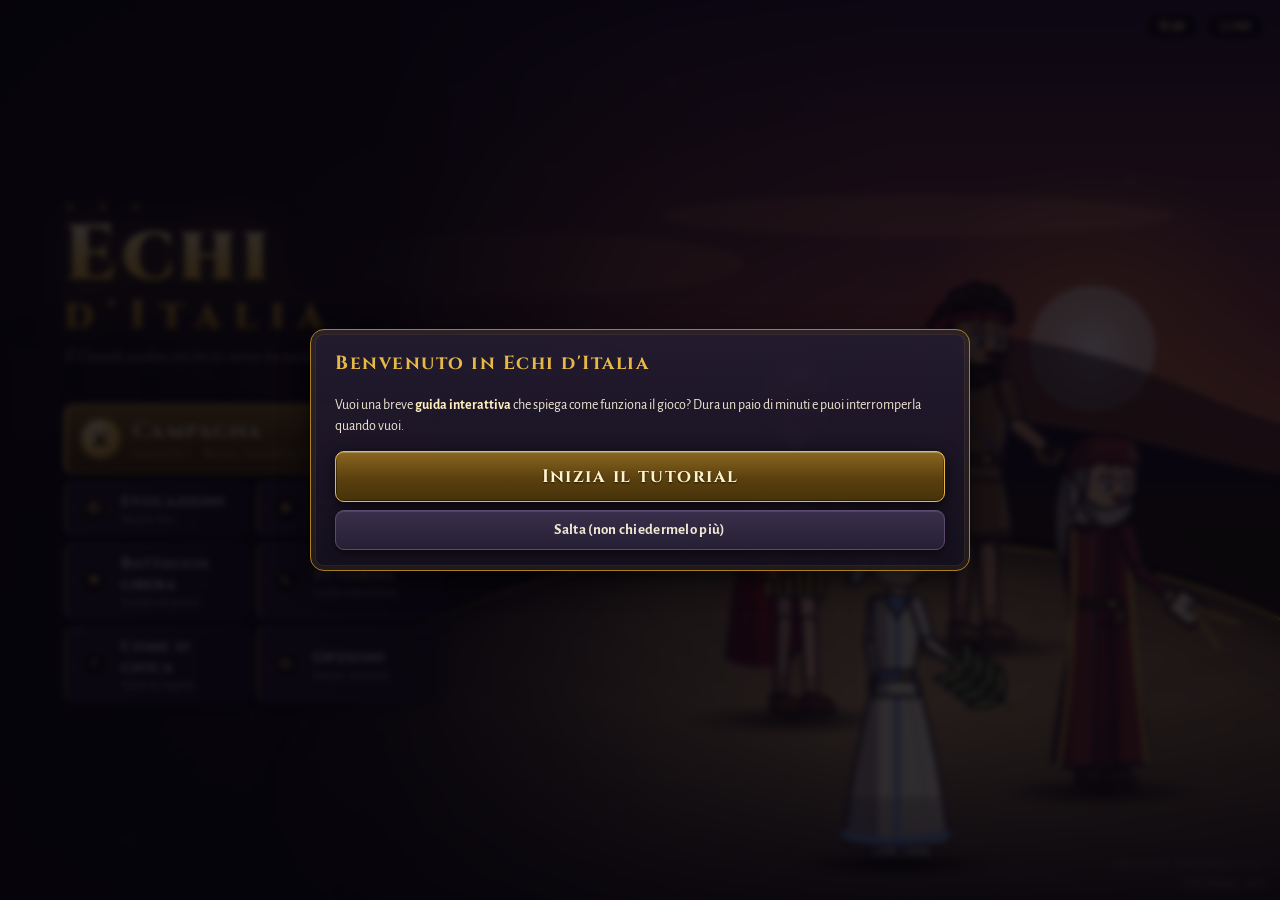
==== index.html @ 51dfb0c5 "Nuovo stile generale: menu con squadra viva, capitoli illustrati, mappa con sfondo e sentieri curvi," ====
<!DOCTYPE html>
<html lang="it">
<head>
<meta charset="utf-8">
<meta name="viewport" content="width=device-width, initial-scale=1, viewport-fit=cover, user-scalable=no">
<meta name="theme-color" content="#0e0c12">
<meta name="mobile-web-app-capable" content="yes">
<meta name="apple-mobile-web-app-capable" content="yes">
<meta name="apple-mobile-web-app-status-bar-style" content="black-translucent">
<meta name="apple-mobile-web-app-title" content="Echi d'Italia">
<link rel="manifest" href="manifest.webmanifest">
<link rel="icon" href="icon.svg" type="image/svg+xml">
<link rel="apple-touch-icon" href="icon.svg">
<title>Echi d'Italia</title>
<link rel="preconnect" href="https://fonts.googleapis.com">
<link rel="preconnect" href="https://fonts.gstatic.com" crossorigin>
<link rel="stylesheet" href="https://fonts.googleapis.com/css2?family=Alegreya+Sans:wght@400;500;700;800;900&family=Cinzel:wght@500;700;900&family=EB+Garamond:ital,wght@0,400;0,600;1,400&display=swap">
<link rel="stylesheet" href="style.css">
<link rel="stylesheet" href="figure.css">
<link rel="stylesheet" href="battaglia.css">
<link rel="stylesheet" href="gacha.css">
</head>
<body>
<div id="app">
  <svg width="0" height="0" style="position:absolute" aria-hidden="true"><defs>
    <linearGradient id="gOmbra" x1="0" y1="0" x2="1" y2="0"><stop offset="0" stop-color="#000" stop-opacity="0"/><stop offset=".5" stop-color="#000" stop-opacity="0"/><stop offset="1" stop-color="#000" stop-opacity=".42"/></linearGradient>
    <linearGradient id="gVert" x1="0" y1="0" x2="0" y2="1"><stop offset="0" stop-color="#fff" stop-opacity=".2"/><stop offset=".35" stop-color="#fff" stop-opacity="0"/><stop offset="1" stop-color="#000" stop-opacity=".34"/></linearGradient>
    <radialGradient id="gTesta" cx=".36" cy=".28" r=".85"><stop offset="0" stop-color="#fff" stop-opacity=".3"/><stop offset=".5" stop-color="#fff" stop-opacity="0"/><stop offset="1" stop-color="#000" stop-opacity=".36"/></radialGradient>
  </defs></svg>
  <canvas id="fx"></canvas>

  <!-- MENU: titolo e voci a sinistra, la squadra viva a destra (tocca un personaggio) -->
  <section id="scr-menu" class="screen active">
    <div id="menu-scena"></div>
    <div class="menu-sx">
      <div class="titolo"><div class="t-orn">✦ ✦ ✦</div><h1>Echi<span>d'Italia</span></h1><p class="sub">Il Custode ascolta ciò che la storia ha taciuto</p></div>
      <nav class="menu-btns">
        <button class="btn mb grande" data-azione="campagna"><span class="ic">⚔</span><span><b>Campagna</b><small id="mb-cap">Capitolo I · Roma repubblicana</small></span></button>
        <div class="riga">
          <button class="btn mb" data-azione="gacha"><span class="ic">❂</span><span><b>Evocazioni</b><small>Nuove Voci</small></span></button>
          <button class="btn mb" data-azione="archivio"><span class="ic">❖</span><span><b>Archivio</b><small>Voci e Codex</small></span></button>
        </div>
        <div class="riga">
          <button class="btn mb" data-azione="nuova-prova"><span class="ic">⚑</span><span><b>Battaglia libera</b><small>Scontri di prova</small></span></button>
          <button class="btn mb" data-azione="tutorial"><span class="ic">✎</span><span><b>Tutorial</b><small>Guida interattiva</small></span></button>
        </div>
        <div class="riga">
          <button class="btn mb" data-azione="manuale"><span class="ic">?</span><span><b>Come si gioca</b><small>Tutte le regole</small></span></button>
          <button class="btn mb" data-azione="opzioni"><span class="ic">⚙</span><span><b>Opzioni</b><small>Suono, velocità…</small></span></button>
        </div>
      </nav>
    </div>
    <div class="menu-valute valute" id="menu-valute"></div>
    <div class="ms-tocca">tocca un personaggio</div>
    <p class="nota-fase" id="nota-versione">Echi d'Italia · v2.0</p>
  </section>

  <!-- SELEZIONE SQUADRA -->
  <section id="scr-squadra" class="screen">
    <header class="barra"><button class="btn piccolo" data-azione="menu">← Menu</button><h2>Scegli 4 Voci</h2><span id="sq-conta">0/4</span></header>
    <div class="sq-filtri" id="sq-filtri"></div>
    <div class="squadra-layout">
      <div id="sq-griglia" class="sq-griglia"></div>
      <aside id="sq-dettaglio" class="sq-dettaglio"></aside>
    </div>
    <div class="sq-team" id="sq-team"></div>
    <footer class="barra">
      <button id="sq-consigliata" class="btn piccolo">Consigliata</button><button id="sq-casuale" class="btn piccolo">Casuale</button>
      <label>Incontro <select id="sq-incontro"></select></label>
      <button id="sq-affinita" class="btn piccolo">Tabella affinità</button>
      <button id="sq-via" class="btn grande" disabled>Combatti</button>
    </footer>
  </section>

  <!-- BATTAGLIA: arena a tutto schermo, barra superiore, dock in basso (Voci + skill + comandi) -->
  <section id="scr-battaglia" class="screen">
    <div id="stage">
      <div id="cam">
        <div id="stage-bg"></div>
        <div id="stage-floor"><div class="arena-disco"></div></div>
        <svg id="frecce" aria-hidden="true"></svg>
      </div>
      <div id="luce"></div><div id="vignetta"></div>
      <div id="col-nemici" aria-hidden="true"></div>
      <div id="clash"></div>
    </div>
    <header id="b-top">
      <button id="btn-menu" class="btn icona" title="Pausa (Esc)">❚❚</button>
      <div id="turno-info"><span id="turno-n">Turno 1</span></div>
      <div id="ardore"></div>
      <div class="b-top-dx">
        <div class="vel">
          <button class="btn piccolo" data-vel="1">×1</button><button class="btn piccolo" data-vel="2">×2</button><button class="btn piccolo" data-vel="4">×4</button><button class="btn piccolo" data-vel="0" title="Salta le animazioni di questo turno">⏭</button>
        </div>
        <button id="btn-log" class="btn piccolo icona" title="Registro del combattimento">☰</button>
        <button id="btn-audio" class="btn piccolo icona" title="Suono">♪</button>
      </div>
    </header>
    <div id="b-dock">
      <div id="col-alleati"></div>
      <div id="skills"></div>
      <div id="comandi">
        <button id="btn-affondo" class="btn" style="display:none" title="Azione di squadra gratuita su un nemico in Cedimento (tasto A)">Affondo</button>
        <button id="btn-esegui" class="btn grande" disabled><span>Esegui</span><small>turno</small></button>
      </div>
    </div>
    <div id="log" class="log-cassetto"></div>
    <div id="risultato" class="overlay"></div>
  </section>

  <!-- CAMPAGNA: capitoli -->
  <section id="scr-campagna" class="screen">
    <header class="barra"><button class="btn piccolo" data-azione="menu">← Menu</button><h2>Campagna</h2><span id="c-valute" class="valute"></span></header>
    <div id="c-griglia" class="c-griglia"></div>
  </section>

  <!-- MAPPA A NODI (dungeon) -->
  <section id="scr-mappa" class="screen">
    <div id="m-sfondo"></div>
    <header class="barra"><button class="btn piccolo" id="m-esci">← Capitoli</button><h2 id="m-titolo"></h2><span id="m-valute" class="valute"></span></header>
    <div id="m-mappa" class="m-mappa"></div>
    <div class="m-fondo"><div id="m-squadra" class="m-squadra"></div><div id="m-oggetti" class="m-oggetti"></div></div>
  </section>

  <!-- STORIA: dialoghi visual novel -->
  <section id="scr-storia" class="screen">
    <div id="vn-sfondo"></div>
    <div id="vn-titolo"></div>
    <div id="vn-sx" class="vn-lato"></div><div id="vn-dx" class="vn-lato"></div>
    <div id="vn-barra"><button id="vn-log" class="btn piccolo">Registro</button><button id="vn-auto" class="btn piccolo">Auto</button><button id="vn-skip" class="btn piccolo">Salta ▶▶</button></div>
    <div id="vn-box" class="nascosta"><div id="vn-nome"></div><div id="vn-testo"></div><div id="vn-avanti">▼</div></div>
    <div id="vn-scelte" class="vn-scelte"></div>
  </section>

  <!-- EVOCAZIONI (gacha): banner con illustrazione, garanzia, evocazioni ×1/×10 con animazione -->
  <section id="scr-gacha" class="screen">
    <div id="g-sfondo"></div>
    <header class="barra trasparente"><button class="btn piccolo" data-azione="menu">← Menu</button><h2>Evocazioni</h2><span id="g-valute" class="valute"></span></header>
    <div class="g-layout">
      <nav id="g-banner" class="g-banner"></nav>
      <div class="g-scena"><div id="g-vetrina" class="g-vetrina"></div><div id="g-info" class="g-info"></div></div>
    </div>
    <footer class="g-piede">
      <div class="g-piede-sx"><button id="g-tassi" class="btn piccolo">Tassi</button><button id="g-storico" class="btn piccolo">Storico</button><button id="g-scambio" class="btn piccolo">Scambio</button></div>
      <button id="g-x1" class="btn g-evoca"><span>Evoca ×1</span><small>❂ 1</small></button>
      <button id="g-x10" class="btn grande g-evoca"><span>Evoca ×10</span><small>❂ 10 · ★4 garantita</small></button>
    </footer>
    <div id="g-risultato" class="overlay"></div>
  </section>

  <!-- ARCHIVIO: Voci e Codex -->
  <section id="scr-archivio" class="screen">
    <header class="barra"><button class="btn piccolo" data-azione="menu">← Menu</button><h2>Archivio</h2><span id="a-conta"></span></header>
    <div class="sq-filtri"><button class="chip-filtro a-tab on" data-tab="voci">Voci</button><button class="chip-filtro a-tab" data-tab="codex">Codex storico</button></div>
    <div id="a-corpo" class="a-corpo"></div>
  </section>

  <div id="modale" class="overlay"></div>
  <div id="ruota"><div class="tel">📱</div><p>Ruota il telefono in orizzontale per giocare</p></div>
</div>

<script src="data.js"></script>
<script src="combat.js"></script>
<script src="art.js"></script>
<script src="data_nemici.js"></script>
<script src="data_capitoli.js"></script>
<script src="data_scene.js"></script>
<script src="tutorial.js"></script>
<script src="ui.js"></script>
<script src="story.js"></script>
<script src="gacha.js"></script>
<script src="campagna.js"></script>
<script src="archivio.js"></script>
<script src="main.js"></script>
</body>
</html>
---- style.css ----
/* ============================================================================
 * style.css — Echi d'Italia · stile generale e schermate fuori dalla battaglia
 *
 * Linguaggio visivo: inchiostro notturno + oro antico + pergamena. Pannelli con doppio filetto dorato,
 * titoli in maiuscolo lapidario (Cinzel), interfaccia in Alegreya Sans, testi narrativi in EB Garamond.
 * Le variabili in :root permettono di ritemizzare tutto in un punto solo.
 * Battaglia: battaglia.css · Evocazioni: gacha.css · Figure: figure.css
 * ========================================================================== */
:root {
  --bg: #0d0a12; --bg2: #16111e; --carta: #201a2a; --carta2: #2a2236;
  --testo: #f0e7d4; --testo2: #aea3b9; --oro: #e6b947; --oro2: #a8801f; --oro3: #fff0bf;
  --rosso: #d2455a; --verde: #5ec28a; --blu: #6aa8ff; --viola: #a97be0;
  --bordo: #463a57; --ombra: 0 8px 28px rgba(0, 0, 0, .6);
  --font: "EB Garamond", "Palatino Linotype", Palatino, "Book Antiqua", Georgia, serif;
  --font-titolo: "Cinzel", "Trajan Pro", "Palatino Linotype", Georgia, serif;
  --font-ui: "Alegreya Sans", "Segoe UI", "Trebuchet MS", system-ui, sans-serif;
  --font-num: "Cinzel", Impact, "Arial Black", serif;
  --pannello: linear-gradient(180deg, #241c30f2, #15101ef2);
  --filetto: 0 0 0 1px #000, inset 0 0 0 1px #e6b94733, inset 0 0 0 3px #0000, inset 0 0 0 4px #e6b94714;
}
* { box-sizing: border-box; -webkit-tap-highlight-color: transparent; }
html, body { margin: 0; height: 100%; background: var(--bg); color: var(--testo); font-family: var(--font-ui); overflow: hidden; }
button, select, input { font-family: inherit; }
#app { position: relative; width: 100vw; height: 100vh; height: 100dvh; overflow: hidden; background: radial-gradient(ellipse at 50% 20%, #2a2038 0%, var(--bg) 70%); }
#fx { position: fixed; inset: 0; width: 100%; height: 100%; pointer-events: none; z-index: 85; }
.screen { position: absolute; inset: 0; display: none; flex-direction: column; }
.screen.active { display: flex; animation: schermo .35s ease-out; }
@keyframes schermo { from { opacity: 0; transform: scale(1.015); } to { opacity: 1; transform: none; } }
::-webkit-scrollbar { width: 8px; height: 8px; } ::-webkit-scrollbar-thumb { background: #ffffff22; border-radius: 4px; } ::-webkit-scrollbar-track { background: transparent; }

/* ----- Bottoni ----- */
.btn { position: relative; background: linear-gradient(180deg, #3a2f4c, #261f33); color: var(--testo); border: 1px solid #5a4a6e; border-radius: 9px;
  padding: 10px 18px; font: 600 15px var(--font-ui); letter-spacing: .02em; cursor: pointer; box-shadow: 0 3px 10px #0008, inset 0 1px 0 #ffffff1a;
  transition: transform .1s, border-color .15s, box-shadow .15s, filter .15s; }
.btn:hover:not(:disabled) { border-color: var(--oro); box-shadow: 0 0 14px #e6b94755, 0 4px 12px #000a, inset 0 1px 0 #ffffff26; transform: translateY(-1px); }
.btn:active:not(:disabled) { transform: translateY(1px); filter: brightness(.92); }
.btn:disabled { opacity: .4; cursor: not-allowed; filter: grayscale(.4); }
.btn.grande { font: 700 18px var(--font-titolo); letter-spacing: .08em; padding: 12px 28px; border-color: var(--oro); color: #fff3cc;
  background: linear-gradient(180deg, #8a6620, #5a400e 55%, #46310a); box-shadow: 0 4px 16px #000a, inset 0 1px 0 #ffe9a877, inset 0 0 0 1px #00000055; text-shadow: 0 1px 2px #000a; }
.btn.grande:hover:not(:disabled) { box-shadow: 0 0 22px #e6b94788, 0 4px 16px #000a, inset 0 1px 0 #ffe9a8aa; }
.btn.piccolo { padding: 5px 11px; font-size: 13px; border-radius: 8px; }
.btn.attivo { border-color: var(--oro); color: var(--oro); }
.btn.pericolo { border-color: #8a2a3a; color: #ffb3bd; }

/* ----- Barre, valute ----- */
.barra { position: relative; z-index: 3; display: flex; align-items: center; gap: 14px; padding: 9px 16px; background: linear-gradient(180deg, #1c1626, #15101d); border-bottom: 1px solid #e6b94733; flex-wrap: wrap; box-shadow: 0 4px 16px #0008; }
.barra h2 { margin: 0; flex: 1; font: 700 19px var(--font-titolo); letter-spacing: .1em; color: var(--oro3); text-shadow: 0 0 14px #e6b94744; }
.barra h2 small { display: block; font: 600 10px var(--font-ui); letter-spacing: .2em; text-transform: uppercase; color: var(--testo2); }
footer.barra { border-top: 1px solid #e6b94733; border-bottom: 0; justify-content: flex-end; }
select { background: var(--carta); color: var(--testo); border: 1px solid var(--bordo); padding: 6px; border-radius: 6px; }
.valute { display: flex; gap: 8px; }
.val { font: 800 13px var(--font-ui); background: #000a; border: 1px solid #ffffff22; border-radius: 999px; padding: 3px 12px; }
.val.sigilli { color: #ffe9a8; } .val.denari { color: #e8d4a8; }

/* ----- Ritratti ----- */
.ritratto { --c: #888; width: 64px; height: 64px; border-radius: 50%; display: grid; place-items: center; font-size: 30px; font-weight: bold; color: #fff; text-shadow: 0 2px 4px #000a; flex: none;
  background: radial-gradient(circle at 35% 30%, color-mix(in srgb, var(--c) 80%, #fff) 0%, var(--c) 45%, color-mix(in srgb, var(--c) 40%, #000) 100%);
  border: 2px solid color-mix(in srgb, var(--c) 70%, #fff); box-shadow: 0 0 12px color-mix(in srgb, var(--c) 55%, transparent), 0 2px 6px #000a; }
.ritratto.grande { width: 84px; height: 84px; font-size: 40px; }

/* ----- Overlay, finestre, tabelle ----- */
.overlay { position: absolute; inset: 0; background: #000c; display: none; align-items: center; justify-content: center; z-index: 80; flex-direction: column; gap: 14px; padding: 16px; }
.overlay.on { display: flex; animation: schermo .25s ease-out; }
.overlay h2 { font: 900 46px var(--font-titolo); margin: 0; color: var(--oro); letter-spacing: .12em; }
.overlay.sconfitta h2 { color: var(--rosso); }
.overlay .sub { margin: 0; color: var(--testo2); }
#modale { z-index: 200; background: #05030ad0; backdrop-filter: blur(3px); }
.pannello-modale { position: relative; background: var(--pannello); border: 1px solid var(--oro2); border-radius: 14px; padding: 20px 24px; max-width: 660px; width: 100%; max-height: 90%; overflow-y: auto;
  box-shadow: var(--ombra), inset 0 0 0 4px #00000033, inset 0 0 0 5px #e6b9471a; font-size: 14px; line-height: 1.5; animation: pannello .3s cubic-bezier(.2, .9, .3, 1.2); }
@keyframes pannello { from { transform: translateY(14px) scale(.97); opacity: 0; } }
.pannello-modale h3 { margin-top: 0; font: 700 19px var(--font-titolo); letter-spacing: .08em; color: var(--oro); }
.pannello-modale b { color: var(--oro3); }
.tab-aff { border-collapse: collapse; width: 100%; font-size: 14px; }
.tab-aff td, .tab-aff th { padding: 5px 8px; border-bottom: 1px solid #ffffff14; text-align: left; }
.tab-aff th { font: 700 10px var(--font-ui); letter-spacing: .14em; text-transform: uppercase; color: var(--testo2); }
.tab-aff .v { color: var(--verde); } .tab-aff .s { color: var(--rosso); }
.opz-riga { display: flex; justify-content: space-between; align-items: center; gap: 10px; margin: 10px 0; }
.vuoto { color: var(--testo2); font-style: italic; }
.menu-pausa { display: flex; flex-direction: column; gap: 8px; min-width: 240px; }
.menu-pausa h3 { margin: 0 0 4px; text-align: center; }
.log-modale { font-size: 12px; max-height: 60vh; overflow-y: auto; line-height: 1.5; color: var(--testo2); }
.log-modale .imp { color: var(--oro); }

/* ============================================================================
 * MENU PRINCIPALE — titolo e voci a sinistra, la squadra viva a destra
 * ========================================================================== */
#scr-menu { overflow: hidden; }
#menu-scena { position: absolute; inset: 0; --fh: 42vh; --sabbia1: #b89a6a; --sabbia2: #7a5f3e; --sabbia3: #3a2c20; --bordo-arena: #d9b44a; --orizzonte: #7a3a4a; }
#menu-scena .ms-bg { position: absolute; left: 0; right: 0; top: 0; height: 58%; } #menu-scena .ms-bg svg { width: 100%; height: 100%; display: block; }
#menu-scena .ms-floor { position: absolute; inset: 0; background: linear-gradient(180deg, #0000 52%, color-mix(in srgb, var(--sabbia3) 60%, #000) 58%, var(--sabbia3) 100%); }
#menu-scena .arena-disco { top: 60%; bottom: -16%; left: 22%; right: -12%; }
#menu-scena::after { content: ""; position: absolute; inset: 0; pointer-events: none;
  background: linear-gradient(90deg, #0d0a12f5 0%, #0d0a12d8 30%, #0d0a1240 52%, #0000 70%), linear-gradient(0deg, #0d0a12c0 0%, #0000 22%); }
.ms-pg { position: absolute; width: calc(var(--fh) * var(--sc, 1) * .63); height: calc(var(--fh) * var(--sc, 1)); transform: translate(-50%, -100%); pointer-events: auto; cursor: pointer; z-index: 1; }
.ms-pg .fig { position: absolute; inset: 0; } .ms-pg.nem .fig-in { transform: scaleX(-1); }
.ms-pg::after { content: ""; position: absolute; left: 4%; right: 4%; bottom: -4%; height: 8%; border-radius: 50%; background: radial-gradient(ellipse, #000c, #0000 70%); z-index: -1; }
.menu-sx { position: relative; z-index: 2; height: 100%; width: min(440px, 46vw); display: flex; flex-direction: column; justify-content: center; gap: 22px; padding: 24px 0 24px 5vw; }
.titolo { text-align: left; }
.titolo .t-orn { font: 400 14px var(--font-titolo); letter-spacing: .6em; color: var(--oro2); }
.titolo h1 { margin: 2px 0 0; font: 900 clamp(38px, 6.2vw, 78px)/.95 var(--font-titolo); letter-spacing: .06em; color: var(--oro);
  background: linear-gradient(180deg, #fff4cc 0%, #e6b947 45%, #9a7018 100%); -webkit-background-clip: text; background-clip: text; -webkit-text-fill-color: transparent; filter: drop-shadow(0 3px 0 #2a1c04) drop-shadow(0 0 22px #e6b94755); }
.titolo h1 span { display: block; font-size: .52em; letter-spacing: .32em; margin-top: 4px; }
.titolo .sub { color: var(--testo2); font: italic 16px var(--font); margin-top: 10px; }
.menu-btns { display: flex; flex-direction: column; gap: 7px; }
.mb { display: flex; align-items: center; gap: 12px; text-align: left; padding: 9px 16px 9px 12px; border-radius: 10px;
  background: linear-gradient(90deg, #2a2138f0, #1a1424c0); border: 1px solid #ffffff18; border-left: 3px solid #e6b94766; }
.mb .ic { width: 30px; height: 30px; flex: none; border-radius: 50%; display: grid; place-items: center; font-size: 15px; color: var(--oro); background: #0007; border: 1px solid #e6b94755; }
.mb b { display: block; font: 700 15px var(--font-titolo); letter-spacing: .07em; color: var(--testo); }
.mb small { display: block; font: 12px var(--font-ui); color: var(--testo2); }
.mb:hover:not(:disabled) { border-left-color: var(--oro); transform: translateX(4px); }
.mb.grande { padding: 13px 18px 13px 14px; border: 1px solid var(--oro); border-left: 3px solid var(--oro); }
.mb.grande .ic { width: 40px; height: 40px; font-size: 20px; background: radial-gradient(circle at 35% 30%, #fff3c4, #e6b947 55%, #8a6a14); color: #3a2604; border: 0; }
.mb.grande b { font-size: 21px; color: #fff3cc; } .mb.grande small { color: #ffe9a8cc; }
.menu-btns .riga { display: grid; grid-template-columns: 1fr 1fr; gap: 7px; }
.menu-valute { position: absolute; top: 14px; right: 16px; z-index: 3; }
.nota-fase { position: absolute; bottom: 10px; right: 16px; z-index: 3; margin: 0; color: var(--testo2); font-size: 12px; opacity: .8; }
.ms-tocca { position: absolute; right: 18px; bottom: 30px; z-index: 3; font: 11px var(--font-ui); letter-spacing: .16em; text-transform: uppercase; color: var(--testo2); opacity: .7; }

/* ============================================================================
 * SELEZIONE SQUADRA
 * ========================================================================== */
.squadra-layout { flex: 1; display: flex; min-height: 0; }
.sq-filtri { display: flex; gap: 6px; padding: 7px 14px; flex-wrap: wrap; background: #120e19; border-bottom: 1px solid #ffffff10; }
.chip-filtro { --ac: var(--oro); background: #241c30; color: var(--testo); border: 1px solid #ffffff1a; border-radius: 999px; padding: 4px 13px; font: 600 12px var(--font-ui); cursor: pointer; transition: all .15s; }
.chip-filtro.on { border-color: var(--ac); color: var(--ac); box-shadow: 0 0 12px color-mix(in srgb, var(--ac) 40%, transparent); background: color-mix(in srgb, var(--ac) 12%, #241c30); }
.sq-griglia { flex: 1; overflow-y: auto; padding: 14px; display: grid; gap: 10px; align-content: start; grid-template-columns: repeat(auto-fill, minmax(140px, 1fr)); }
.sq-card { --ac: #888; position: relative; text-align: center; cursor: pointer; padding: 10px 8px 8px; border-radius: 12px; overflow: hidden;
  background: linear-gradient(180deg, color-mix(in srgb, var(--ac) 18%, #241c30), #18121f 75%); border: 1px solid #ffffff16; box-shadow: 0 4px 12px #0008; transition: transform .12s, border-color .15s, box-shadow .15s; }
.sq-card::before { content: ""; position: absolute; left: 0; right: 0; top: 0; height: 3px; background: var(--ac); }
.sq-card:hover { transform: translateY(-3px); }
.sq-card.sel { border-color: var(--oro); box-shadow: 0 0 0 1px var(--oro), 0 0 18px #e6b94766; }
.sq-card.sel::after { content: "✔"; position: absolute; top: 6px; left: 8px; width: 20px; height: 20px; border-radius: 50%; background: var(--oro); color: #2a1c00; font-size: 12px; display: grid; place-items: center; }
.sq-card .ritratto { margin: 0 auto 6px; }
.sq-card .n { font: 700 14px var(--font-ui); }
.sq-card .m { font-size: 12px; color: var(--testo2); }
.sq-card .stelle { color: var(--oro); font-size: 12px; letter-spacing: 1px; }
.sq-card.nascosta { display: none; }
.sq-card.sconosciuta { opacity: .55; } .sq-card.sconosciuta .ritratto { filter: brightness(0) opacity(.6); }
.eco-lv { position: absolute; top: 6px; right: 6px; background: var(--oro2); color: #fff3c4; font: 800 10px var(--font-ui); padding: 0 6px; border-radius: 8px; }
.sq-dettaglio { width: 350px; max-width: 42%; background: linear-gradient(180deg, #19131f, #120d17); border-left: 1px solid #e6b94722; overflow-y: auto; padding: 14px 16px; font-size: 14px; }
.sq-dettaglio h3 { margin: 0 0 4px; font: 700 17px var(--font-titolo); letter-spacing: .04em; color: var(--oro); }
.sq-dettaglio .skill-box { background: #0006; border: 1px solid #ffffff14; border-left: 3px solid var(--oro2); border-radius: 8px; padding: 8px 10px; margin: 8px 0; }
.sq-dettaglio .skill-box b { color: var(--testo); }
.sq-dettaglio small { color: var(--testo2); display: block; }
.skill-box.cliccabile { cursor: pointer; } .skill-box.cliccabile:hover { border-color: var(--oro); }
.anteprima { float: right; color: var(--verde); font-size: 11px; }
.eco-pips { display: inline-flex; gap: 3px; margin-left: 6px; } .eco-pips i { width: 10px; height: 10px; transform: rotate(45deg); background: #000a; border: 1px solid var(--oro2); display: inline-block; } .eco-pips i.on { background: var(--oro); }
.det-fig { height: 190px; display: flex; justify-content: center; margin-bottom: 8px; background: radial-gradient(ellipse at 50% 90%, #e6b94722, #0000 60%); }
.det-fig .fig { position: relative; height: 100%; width: auto; aspect-ratio: 120 / 190; }
.sq-team { display: flex; align-items: center; gap: 10px; padding: 7px 14px; background: #0d0a12; border-top: 1px solid #e6b94722; flex-wrap: wrap; }
.sq-team .slot { width: 66px; height: 74px; border: 2px dashed #ffffff22; border-radius: 10px; display: grid; place-items: center; position: relative; cursor: pointer; }
.sq-team .slot.pieno { border: 1px solid var(--oro2); background: linear-gradient(#2a2138, #1a1424); grid-template-rows: auto auto; place-items: center; padding-top: 3px; box-shadow: 0 0 10px #e6b94722; }
.sq-team .slot .ritratto { width: 42px; height: 42px; font-size: 18px; } .sq-team .slot .nm { font-size: 10px; color: var(--testo2); }
.vuoto-slot { color: #ffffff30; font-size: 26px; }
.team-info { display: flex; gap: 6px; flex-wrap: wrap; margin-left: 6px; } .team-info span { font: 700 11px var(--font-ui); padding: 2px 9px; border-radius: 999px; border: 1px solid; }
.badge-conc { color: var(--verde); border-color: var(--verde); } .badge-no { color: var(--testo2); border-color: var(--bordo); } .badge-aff { color: var(--blu); border-color: var(--blu); }

/* ============================================================================
 * CAMPAGNA — capitoli illustrati
 * ========================================================================== */
#scr-campagna { background: radial-gradient(ellipse at 50% 0%, #2a1e36, var(--bg) 70%); }
.c-griglia { flex: 1; overflow-y: auto; padding: 16px; display: grid; gap: 14px; grid-template-columns: repeat(auto-fill, minmax(290px, 1fr)); grid-auto-rows: max-content; align-content: start; }
.c-card { --ac: var(--oro); position: relative; display: flex; flex-direction: column; border-radius: 14px; overflow: hidden; background: #15101c;
  border: 1px solid color-mix(in srgb, var(--ac) 40%, #000); box-shadow: 0 8px 22px #000a; transition: transform .15s, box-shadow .15s; animation: g-entra .5s both; }
.c-card:hover:not(.bloccato) { transform: translateY(-3px); box-shadow: 0 12px 28px #000c, 0 0 18px color-mix(in srgb, var(--ac) 40%, transparent); }
.c-arte { position: relative; height: 140px; overflow: hidden; flex: none; }
.c-arte svg { position: absolute; inset: 0; width: 100%; height: 100%; }
.c-arte::after { content: ""; position: absolute; inset: 0; background: linear-gradient(180deg, #0000 40%, #15101c 100%); }
.c-arte .c-boss { position: absolute; right: 8%; bottom: -8px; height: 128px; aspect-ratio: 120 / 190; z-index: 1; filter: drop-shadow(0 0 10px color-mix(in srgb, var(--ac) 60%, transparent)); }
.c-arte .c-boss .fig { position: absolute; inset: 0; } .c-arte .c-boss .fig-in { transform: scaleX(-1); }
.c-num { position: absolute; left: 12px; top: 10px; z-index: 2; font: 900 34px/1 var(--font-titolo); color: #fff; text-shadow: 0 2px 10px #000, 0 0 18px color-mix(in srgb, var(--ac) 60%, transparent); }
.c-corpo { position: relative; z-index: 2; padding: 0 14px 14px; margin-top: -26px; display: flex; flex-direction: column; gap: 6px; flex: 1; }
.c-volti { display: flex; gap: 4px; } .c-volti .ritratto { width: 38px; height: 38px; font-size: 16px; }
.c-testo h3 { margin: 2px 0 0; font: 700 19px var(--font-titolo); letter-spacing: .05em; } .c-eco { font: italic 14px var(--font); color: var(--ac); }
.c-testo p { font: 13px/1.45 var(--font); color: #d4cbe0; margin: 6px 0; } .c-stato { font: 700 12px var(--font-ui); color: var(--oro); }
.c-btn { display: flex; gap: 8px; margin-top: auto; padding-top: 4px; }
.c-card.bloccato { filter: grayscale(.85) brightness(.55); } .c-card.bloccato .c-btn { display: none; }
.c-card.fatto .c-num::after { content: " ✦"; color: var(--oro); font-size: 20px; }
.c-card.in-corso { box-shadow: 0 0 0 1px var(--oro), 0 0 24px #e6b94755; }

/* ============================================================================
 * MAPPA A NODI
 * ========================================================================== */
#scr-mappa { --sabbia1: #b89a6a; --sabbia2: #7a5f3e; --sabbia3: #3a2c20; --bordo-arena: #d9b44a; --orizzonte: #7a3a4a; background: #0d0a12; }
#m-sfondo { position: absolute; inset: 0; overflow: hidden; opacity: .5; }
#m-sfondo svg { position: absolute; left: 0; right: 0; top: 0; width: 100%; height: 70%; }
#m-sfondo::after { content: ""; position: absolute; inset: 0; background: linear-gradient(180deg, #0d0a1280 0%, #0d0a12d0 55%, #0d0a12 85%); }
#scr-mappa > .barra, #scr-mappa .m-mappa, #scr-mappa .m-fondo { position: relative; z-index: 2; }
#scr-mappa > .barra { background: linear-gradient(#0d0a12e0, #0d0a1200); border: 0; box-shadow: none; }
.m-mappa { flex: 1; position: relative; display: flex; overflow-x: auto; overflow-y: hidden; padding: 12px 20px; align-items: stretch; }
.m-linee { position: absolute; inset: 0; pointer-events: none; min-width: 100%; }
.m-linee svg path { fill: none; stroke: #ffffff26; stroke-width: 2.5; stroke-dasharray: 3 7; stroke-linecap: round; }
.m-linee svg path.attivo { stroke: var(--oro); stroke-dasharray: none; stroke-width: 4; filter: drop-shadow(0 0 5px var(--oro)); }
.m-linee svg path.prossimo { stroke: #e6b94788; stroke-dasharray: 8 6; stroke-width: 3; animation: scorri-m 1s linear infinite; }
@keyframes scorri-m { to { stroke-dashoffset: -28; } }
.m-strato { position: relative; min-width: 150px; flex: 1; display: flex; flex-direction: column; justify-content: center; align-items: center; gap: 26px; }
.m-num { position: absolute; top: 4px; font: 700 11px var(--font-ui); letter-spacing: .18em; text-transform: uppercase; color: var(--testo2); }
.m-strato.attuale .m-num { color: var(--oro); }
.m-nodo { --nc: #6a6a78; position: relative; width: 78px; height: 78px; border-radius: 50%; cursor: pointer; display: flex; flex-direction: column; align-items: center; justify-content: center; color: #fff;
  border: 2px solid #ffffff40; background: radial-gradient(circle at 35% 28%, color-mix(in srgb, var(--nc) 60%, #fff), var(--nc) 55%, color-mix(in srgb, var(--nc) 35%, #000));
  box-shadow: 0 8px 18px #000c, inset 0 -6px 12px #0006, 0 0 0 5px #00000055; transition: transform .15s; }
.m-nodo::before { content: ""; position: absolute; inset: -7px; border-radius: 50%; border: 1px solid #ffffff1c; }
.m-nodo .i { font-size: 28px; text-shadow: 0 2px 4px #0008; line-height: 1; } .m-nodo .l { font: 800 9px var(--font-ui); letter-spacing: .08em; text-transform: uppercase; opacity: .95; margin-top: 2px; }
.t-combattimento { --nc: #a0404a; } .t-elite { --nc: #7a2a8a; } .t-evento { --nc: #3a7ab0; } .t-negozio { --nc: #b8903a; } .t-riposo { --nc: #4a8a6a; }
.t-boss { --nc: #c0502a; width: 102px; height: 102px; } .t-boss .i { font-size: 38px; }
.m-nodo.disponibile { border-color: var(--oro); animation: nodo 1.4s ease-in-out infinite; } .m-nodo.disponibile:hover { transform: scale(1.1); }
@keyframes nodo { 50% { box-shadow: 0 0 0 8px #e6b94733, 0 0 28px #e6b947aa, 0 8px 18px #000c; } }
.m-nodo:disabled { cursor: default; } .m-nodo.futuro { filter: grayscale(.55) brightness(.6); }
.m-nodo.scelto { border-color: #fff; box-shadow: 0 0 20px var(--nc), 0 8px 18px #000c; } .m-nodo.scelto::after { content: "✔"; position: absolute; top: -6px; right: -6px; width: 22px; height: 22px; border-radius: 50%; background: var(--oro); color: #2a1c00; font-size: 12px; display: grid; place-items: center; }
.m-nodo.scartato { opacity: .3; filter: grayscale(1); }
.m-fondo { display: flex; gap: 12px; padding: 8px 14px; background: linear-gradient(180deg, #0d0a1200, #0d0a12f0 30%); align-items: stretch; flex-wrap: wrap; }
.m-squadra { display: flex; gap: 8px; flex-wrap: wrap; flex: 1; }
.m-voce { display: flex; gap: 8px; align-items: center; background: linear-gradient(180deg, #241c30e8, #16111ee8); border: 1px solid #ffffff18; border-radius: 12px; padding: 6px 10px; min-width: 190px; box-shadow: 0 4px 12px #0008; }
.m-voce .ritratto { width: 46px; height: 46px; font-size: 20px; } .m-info { flex: 1; font-size: 12px; min-width: 110px; } .m-info b { font-size: 13px; } .lv { color: var(--oro); }
.m-info .barra-pv { margin: 3px 0; } .m-info .barra-sanita { position: relative; }
.m-voce.caduta { filter: grayscale(1) brightness(.6); }
.m-oggetti { display: flex; gap: 6px; flex-wrap: wrap; align-items: center; max-width: 360px; } .bonus-att { color: var(--verde); font-size: 12px; width: 100%; }
.n-riga { display: flex; align-items: center; gap: 10px; padding: 8px 4px; border-bottom: 1px solid #ffffff12; } .n-riga .ic { font-size: 24px; width: 30px; text-align: center; } .n-riga .tx { flex: 1; } .n-riga small { display: block; color: var(--testo2); }
.ricompensa-cap h3 { font-size: 22px; }
.rw { margin: 6px 0; } .rw small { color: var(--testo2); }

/* ============================================================================
 * STORIA — visual novel
 * ========================================================================== */
#scr-storia { background: #07050b; overflow: hidden; user-select: none; cursor: pointer; }
#vn-sfondo { position: absolute; inset: 0; --sabbia1: #b89a6a; --sabbia2: #7a5f3e; --sabbia3: #3a2c20; --bordo-arena: #d9b44a; --orizzonte: #7a3a4a; }
#vn-sfondo .ms-bg { position: absolute; left: 0; right: 0; top: 0; height: 60%; } #vn-sfondo .ms-bg svg { width: 100%; height: 100%; display: block; }
#vn-sfondo .ms-floor { position: absolute; inset: 0; background: linear-gradient(180deg, #0000 56%, color-mix(in srgb, var(--sabbia3) 60%, #000) 60%, var(--sabbia3) 100%); }
#vn-sfondo .arena-disco { top: 64%; bottom: -22%; left: -10%; right: -10%; }
#vn-sfondo::after { content: ""; position: absolute; inset: 0; background: linear-gradient(180deg, #0006, #0000 25%, #0000 55%, #000c); pointer-events: none; }
.vn-lato { position: absolute; bottom: 0; top: 0; width: 50%; pointer-events: none; } #vn-sx { left: 0; } #vn-dx { right: 0; }
.vn-pg { position: absolute; bottom: 24%; height: calc(var(--sc, 1) * 56%); aspect-ratio: 120 / 190; opacity: 0; transform: translateY(24px); transition: opacity .4s, transform .4s, filter .3s; }
.vn-pg::after { content: ""; position: absolute; left: 6%; right: 6%; bottom: -3%; height: 6%; border-radius: 50%; background: radial-gradient(ellipse, #000b, #0000 70%); z-index: -1; }
.vn-pg.in { opacity: 1; transform: none; } .vn-pg.sx { left: calc(8% + var(--i, 0) * 16%); } .vn-pg.dx { right: calc(8% + var(--i, 0) * 16%); }
.vn-pg .fig { position: absolute; inset: 0; } .vn-pg.dx .fig-in { transform: scaleX(-1); }
.vn-pg.dim { filter: brightness(.42) saturate(.55); } .vn-pg.parla { transform: scale(1.05) translateY(-1.5%); z-index: 3; filter: drop-shadow(0 0 12px #e6b94744); }
#vn-titolo { position: absolute; top: 12px; left: 14px; z-index: 6; background: #000b; border: 1px solid #e6b94744; border-radius: 999px; padding: 4px 16px; font: 700 12px var(--font-titolo); letter-spacing: .14em; color: var(--oro); }
#vn-barra { position: absolute; top: 10px; right: 12px; z-index: 6; display: flex; gap: 6px; } #vn-barra .btn { background: #000a; } #vn-barra .btn.on { border-color: var(--oro); color: var(--oro); }
#vn-box { position: absolute; left: 6%; right: 6%; bottom: 4%; min-height: 22%; z-index: 5; padding: 20px 28px 14px; border-radius: 6px; transition: opacity .3s, transform .3s;
  background: linear-gradient(180deg, #1c1528f4, #0b0810f8); border: 1px solid var(--oro2); box-shadow: 0 12px 36px #000d, inset 0 0 0 4px #00000044, inset 0 0 0 5px #e6b9471f; }
#vn-box::before, #vn-box::after { content: "❖"; position: absolute; top: -10px; font-size: 16px; color: var(--oro); text-shadow: 0 0 8px #000; }
#vn-box::before { left: -8px; } #vn-box::after { right: -8px; }
#vn-box.nascosta { opacity: 0; transform: translateY(16px); pointer-events: none; }
#vn-box.narra #vn-testo { font-style: italic; color: #d8cfe4; text-align: center; }
#vn-nome { --ac: var(--oro); position: absolute; top: -16px; left: 26px; background: linear-gradient(180deg, color-mix(in srgb, var(--ac) 70%, #fff), var(--ac)); color: #1a1208; font: 800 15px var(--font-titolo); letter-spacing: .06em;
  padding: 3px 18px; border-radius: 4px; box-shadow: 0 4px 10px #0009, inset 0 1px 0 #fff8; }
#vn-testo { font: 19px/1.55 var(--font); min-height: 3.1em; }
#vn-avanti { position: absolute; right: 20px; bottom: 8px; color: var(--oro); opacity: 0; font-size: 14px; }
#vn-avanti.on { opacity: 1; animation: rimbalzo2 .8s ease-in-out infinite; } @keyframes rimbalzo2 { 50% { transform: translateY(4px); } }
.vn-scelte { position: absolute; left: 16%; right: 16%; top: 18%; z-index: 7; display: none; flex-direction: column; gap: 10px; align-items: stretch; } .vn-scelte.on { display: flex; }
.vn-domanda { text-align: center; font: 700 20px var(--font-titolo); letter-spacing: .06em; color: var(--oro); text-shadow: 0 2px 8px #000; margin-bottom: 4px; }
.vn-opz { text-align: left; padding: 12px 18px; font: 17px var(--font); display: flex; gap: 12px; align-items: center; background: linear-gradient(90deg, #2c2340f4, #1e1830e8); border-left: 3px solid var(--oro2); animation: g-entra .35s both; }
.vn-opz:nth-child(3) { animation-delay: .06s; } .vn-opz:nth-child(4) { animation-delay: .12s; }
.vn-opz .n { background: var(--oro2); color: #fff3c4; width: 24px; height: 24px; border-radius: 50%; display: grid; place-items: center; font: 800 13px var(--font-ui); flex: none; }
.vn-opz:hover:not(:disabled) { border-left-color: var(--oro); transform: translateX(6px); }
@keyframes g-entra { from { opacity: 0; transform: translateY(20px); } to { opacity: 1; transform: none; } }

/* ============================================================================
 * ARCHIVIO
 * ========================================================================== */
.a-corpo { flex: 1; display: flex; min-height: 0; } .a-layout { flex: 1; display: flex; min-height: 0; } .a-griglia { flex: 1; } .a-dettaglio { width: 360px; }
.a-codex { flex: 1; overflow-y: auto; padding: 16px; display: flex; flex-direction: column; gap: 14px; } .cx-sez h3 { font: 700 15px var(--font-titolo); letter-spacing: .1em; color: var(--oro); margin: 4px 0 8px; }
.cx-scheda { background: linear-gradient(180deg, #2a2236, #1c1626); border: 1px solid #ffffff14; border-left: 3px solid var(--oro2); border-radius: 10px; padding: 10px 14px; margin-bottom: 8px; }
.cx-scheda h4 { margin: 0 0 4px; font: 700 15px var(--font-titolo); } .cx-scheda p { margin: 4px 0; font: 14px/1.5 var(--font); } .cx-nota { color: var(--testo2); font-style: italic; }
.cx-scheda.bloccata { opacity: .5; border-left-color: #ffffff22; }
.a-scheda-modale { width: auto; max-width: none; border: 0; background: none; padding: 0; } .a-scheda-modale .det-fig { height: 220px; }
.a-non-posseduta { font: 800 11px var(--font-ui); letter-spacing: .12em; text-transform: uppercase; color: var(--oro); text-align: center; margin-bottom: 4px; }

/* ============================================================================
 * TUTORIAL, MANUALE, SUGGERIMENTI
 * ========================================================================== */
.tut { position: fixed; inset: 0; z-index: 150; pointer-events: none; display: none; }
.tut.on { display: block; }
.tut-blocco { position: absolute; inset: 0; pointer-events: none; }
.tut.info .tut-blocco { pointer-events: auto; }
.tut-spot { position: fixed; border-radius: 12px; border: 2px solid var(--oro); box-shadow: 0 0 0 100vmax #000000b8, 0 0 24px #e6b94799; pointer-events: none; transition: left .25s, top .25s, width .25s, height .25s; animation: spot 1.6s ease-in-out infinite; }
@keyframes spot { 50% { border-color: #fff3c4; } }
.tut:not(.con-spot) .tut-blocco { background: #000000a8; }
.tut-card { position: fixed; pointer-events: auto; background: var(--pannello); border: 1px solid var(--oro2); border-radius: 12px; padding: 12px 16px; box-shadow: 0 10px 40px #000c, inset 0 0 0 4px #00000033, inset 0 0 0 5px #e6b9471a; font-size: 14px; line-height: 1.45; }
.tut-titolo { font: 700 16px var(--font-titolo); letter-spacing: .06em; color: var(--oro); margin-bottom: 4px; }
.tut-testo b { color: var(--oro3); }
.tut-azioni { display: flex; gap: 8px; margin-top: 10px; justify-content: flex-end; flex-wrap: wrap; }
.tut-salta { margin-right: auto; opacity: .75; }
.tip { position: fixed; z-index: 300; background: #0c0912f4; border: 1px solid var(--oro2); border-radius: 8px; padding: 6px 10px; font-size: 12px; line-height: 1.4; max-width: 270px; pointer-events: none; opacity: 0; transition: opacity .12s; box-shadow: 0 6px 20px #000b; }
.tip.on { opacity: 1; } .tip b { color: var(--oro3); }
.manuale .man-corpo { font-size: 14px; line-height: 1.55; min-height: 190px; }
.manuale ul { padding-left: 18px; } .manuale li { margin: 4px 0; }
.man-nav { display: flex; align-items: center; justify-content: space-between; gap: 10px; margin-top: 8px; }
.man-pag { color: var(--testo2); font-size: 12px; }
.diag-svg { width: 230px; max-width: 100%; display: block; margin: 4px auto; }
.primo-btn { display: flex; flex-direction: column; gap: 8px; margin-top: 10px; }

/* Telefono in verticale: chiede di ruotare */
#ruota { display: none; position: fixed; inset: 0; z-index: 9999; background: var(--bg); flex-direction: column; align-items: center; justify-content: center; gap: 18px; text-align: center; padding: 30px; font: 700 18px var(--font-titolo); color: var(--oro); }
#ruota .tel { font-size: 64px; animation: ruota 2.4s ease-in-out infinite; }
@keyframes ruota { 0%, 20% { transform: rotate(0); } 60%, 100% { transform: rotate(-90deg); } }
@media (orientation: portrait) and (max-width: 720px) { #ruota { display: flex; } }

/* ============================================================================
 * TELEFONO IN ORIZZONTALE (altezza ≤ 520px)
 * ========================================================================== */
@media (max-height: 520px) {
  .btn { padding: 7px 13px; font-size: 13px; } .btn.grande { font-size: 15px; padding: 8px 18px; } .btn.piccolo { padding: 3px 8px; font-size: 11px; }
  .ritratto { width: 34px; height: 34px; font-size: 16px; border-width: 1px; }
  .barra { padding: 4px 10px; gap: 8px; } .barra h2 { font-size: 14px; } .barra h2 small { font-size: 8px; } .val { font-size: 11px; padding: 1px 8px; }
  .overlay h2 { font-size: 30px; } .overlay { gap: 8px; }
  .pannello-modale { padding: 10px 14px; max-height: 96%; font-size: 12px; } .pannello-modale h3 { font-size: 15px; margin-bottom: 6px; }
  .opz-riga { margin: 5px 0; } .tab-aff td, .tab-aff th { padding: 2px 6px; font-size: 11px; }
  .menu-pausa { display: grid; grid-template-columns: 1fr 1fr; min-width: min(420px, 88vw); gap: 6px; } .menu-pausa h3 { grid-column: 1 / 3; margin: 0; } .menu-pausa .btn.grande { grid-column: 1 / 3; }
  /* menu */
  #menu-scena { --fh: 50vh; }
  .menu-sx { width: min(330px, 48vw); gap: 8px; padding: 10px 0 10px 4vw; }
  .titolo .t-orn { font-size: 9px; } .titolo h1 { font-size: 30px; } .titolo .sub { font-size: 11px; margin-top: 3px; }
  .menu-btns { gap: 4px; } .menu-btns .riga { gap: 4px; }
  .mb { padding: 4px 10px 4px 8px; gap: 8px; } .mb .ic { width: 22px; height: 22px; font-size: 11px; } .mb b { font-size: 12px; } .mb small { display: none; }
  .mb.grande { padding: 6px 12px 6px 8px; } .mb.grande .ic { width: 28px; height: 28px; font-size: 14px; } .mb.grande b { font-size: 15px; } .mb.grande small { display: block; font-size: 10px; }
  .menu-valute { top: 6px; right: 8px; } .nota-fase, .ms-tocca { display: none; }
  /* squadra */
  .sq-filtri { padding: 3px 8px; } .chip-filtro { padding: 1px 8px; font-size: 10px; }
  .sq-griglia { grid-template-columns: repeat(auto-fill, minmax(88px, 1fr)); gap: 6px; padding: 6px; }
  .sq-card { padding: 5px 4px 4px; } .sq-card .ritratto { width: 38px; height: 38px; } .sq-card .n { font-size: 11px; } .sq-card .m { font-size: 9px; } .sq-card .stelle { font-size: 9px; }
  .sq-card.sel::after { width: 14px; height: 14px; font-size: 9px; top: 3px; left: 4px; }
  .sq-dettaglio { width: 38%; font-size: 11px; padding: 8px; } .sq-dettaglio h3 { font-size: 13px; } .sq-dettaglio .skill-box { padding: 4px 6px; margin: 4px 0; }
  .det-fig { height: 110px; }
  .sq-team { padding: 3px 8px; gap: 6px; } .sq-team .slot { width: 46px; height: 50px; } .sq-team .slot .ritratto { width: 28px; height: 28px; font-size: 12px; } .sq-team .slot .nm { display: none; }
  /* campagna, mappa */
  .c-griglia { padding: 8px; gap: 8px; grid-template-columns: repeat(auto-fill, minmax(220px, 1fr)); } .c-arte { height: 84px; } .c-arte .c-boss { height: 84px; } .c-num { font-size: 24px; }
  .c-corpo { padding: 0 10px 8px; margin-top: -18px; gap: 3px; } .c-testo h3 { font-size: 14px; } .c-eco { font-size: 12px; } .c-testo p { display: none; } .c-volti .ritratto { width: 28px; height: 28px; font-size: 12px; }
  .m-nodo { width: 52px; height: 52px; } .m-nodo .i { font-size: 19px; } .m-nodo .l { font-size: 7px; } .t-boss { width: 66px; height: 66px; } .t-boss .i { font-size: 26px; } .m-strato { min-width: 96px; gap: 12px; } .m-mappa { padding: 4px 10px; }
  .m-fondo { padding: 3px 8px; gap: 6px; } .m-voce { min-width: 140px; padding: 3px 6px; gap: 5px; } .m-voce .ritratto { width: 28px; height: 28px; font-size: 12px; } .m-info { font-size: 10px; } .m-info b { font-size: 11px; } .m-oggetti { max-width: 200px; }
  /* storia */
  #vn-box { min-height: 27%; padding: 12px 16px 6px; bottom: 2.5%; left: 4%; right: 4%; } #vn-testo { font-size: 14px; line-height: 1.4; } #vn-nome { font-size: 12px; top: -12px; padding: 1px 12px; }
  .vn-pg { bottom: 30%; height: calc(var(--sc, 1) * 54%); } .vn-opz { padding: 6px 12px; font-size: 13px; } .vn-domanda { font-size: 14px; } .vn-scelte { top: 10%; left: 10%; right: 10%; gap: 6px; }
  #vn-titolo { font-size: 9px; padding: 2px 10px; top: 5px; left: 6px; } #vn-barra { top: 4px; right: 6px; } #vn-barra .btn { padding: 2px 8px; font-size: 10px; }
  /* archivio, tutorial */
  .a-dettaglio { width: 38%; } .a-codex { padding: 8px; } .cx-scheda p { font-size: 12px; }
  .tut-card { font-size: 12px; padding: 8px 12px; } .tut-titolo { font-size: 13px; } .manuale .man-corpo { font-size: 12px; min-height: 120px; } .diag-svg { width: 170px; }
}
---- figure.css ----
/* ============================================================================
 * figure.css — animazioni delle figure (struttura creata da art.js)
 *
 *   .fig > .fig-in > .f-tutto > parti .p (.f-aura .f-mantello .f-gamba-a/b .f-torso .f-braccio-a/b
 *                                          .f-testa(.f-occhi .f-viso) .f-arma)
 *
 * Tutte le parti sono <div> con transform CSS → composte dalla GPU (nessun ridisegno dell'SVG).
 * Le variabili --aA/--aB sono gli angoli di riposo delle braccia, --t la durata dell'animazione corrente,
 * --dl lo sfasamento casuale dell'idle, --jf una piccola variazione dei tempi per personaggio.
 * Specificità: l'idle usa (0,2,0); attacchi/stati (.fig.a-xxx …) usano (0,3,0) e quindi hanno sempre la precedenza.
 * ========================================================================== */
.fig { position: relative; pointer-events: none; }
#app.congelato .fig, #app.congelato .fig * { animation-play-state: paused !important; }   /* hit-stop */
.fig-in { position: absolute; inset: 0; }
.p { position: absolute; inset: 0; pointer-events: none; will-change: transform; backface-visibility: hidden; }
.p > svg { position: absolute; inset: 0; width: 100%; height: 100%; overflow: visible; display: block; }
.f-lampo { opacity: 0; }
.f-aura circle { opacity: 0; }
.fig.eco::before { content: ""; position: absolute; left: -20%; right: -20%; bottom: 0; height: 90%; border-radius: 50%; pointer-events: none;
  background: radial-gradient(ellipse at 50% 60%, color-mix(in srgb, var(--glow, #8c5cc4) 38%, transparent), #0000 68%); animation: eco-glow 3.2s var(--dl, 0s) ease-in-out infinite; }
.fig.eco .f-tutto { opacity: .94; }
@keyframes eco-glow { 0%, 100% { opacity: .85; } 50% { opacity: .45; } }

/* ============================================================================
 * IDLE — una "personalità" per personaggio (classe idle-xxx assegnata da E.ARTE[id].idle)
 *   --bob/--bobd respiro verticale · --sway/--rock dondolio · --brz/--brzd torace · --look/--hd/--hdd sguardo
 *   --gest/--gestb/--gestd gesto di braccio (arma/libera) · --tap piede che batte · --wig oggetto in mano · --cape mantello
 * ========================================================================== */
.fig { --bob: -2.2px; --bobd: 3.4s; --sway: 0px; --rock: 0deg; --brz: 1.035; --brzd: 3.4s; --look: 8deg; --hd: 2deg; --hdd: 6.5s; --gest: -18deg; --gestb: 12deg; --gestd: 8.5s;
  --tap: 0deg; --tapd: 5s; --wig: 3deg; --wigd: 4s; --cape: 4deg; --capd: 2.8s; --aA: -18deg; --aB: 7deg; --eA: -34deg; --eB: -16deg; --el: 6deg; }
.fig .f-tutto { animation: i-bob calc(var(--bobd) * var(--jf, 1)) var(--dl, 0s) ease-in-out infinite; }
.fig .f-torso { animation: i-resp calc(var(--brzd) * var(--jf, 1)) var(--dl, 0s) ease-in-out infinite; }
.fig .f-testa { animation: i-head calc(var(--hdd) * var(--jf, 1)) var(--dl, 0s) ease-in-out infinite; }
.fig .f-braccio-a { transform: rotate(var(--aA)); animation: i-arm-a calc(var(--gestd) * var(--jf, 1)) var(--dl, 0s) ease-in-out infinite; }
.fig .f-braccio-b { transform: rotate(var(--aB)); animation: i-arm-b calc(var(--gestd) * var(--jf, 1)) var(--dl, 0s) ease-in-out infinite; }
.fig .f-avambraccio-a { transform: rotate(var(--eA)); animation: i-el-a calc(var(--gestd) * var(--jf, 1)) var(--dl, 0s) ease-in-out infinite; }
.fig .f-avambraccio-b { transform: rotate(var(--eB)); animation: i-el-b calc(var(--bobd) * var(--jf, 1) * 2) var(--dl, 0s) ease-in-out infinite; }
.fig .f-urlo { opacity: 0; }
.fig .f-sopracciglia { transition: transform .15s; }
.fig .f-gamba-a { animation: i-tap calc(var(--tapd) * var(--jf, 1)) var(--dl, 0s) ease-in-out infinite; }
.fig .f-arma { animation: i-wig calc(var(--wigd) * var(--jf, 1)) var(--dl, 0s) ease-in-out infinite; }
.fig .f-mantello, .fig .f-coda { animation: i-cape calc(var(--capd) * var(--jf, 1)) var(--dl, 0s) ease-in-out infinite; }
.fig .f-occhi { animation: i-blink calc(4.6s * var(--jf, 1)) var(--dl, 0s) infinite; }
@keyframes i-bob { 0%, 100% { transform: translate(0, 0) rotate(0); } 25% { transform: translate(calc(var(--sway) * -1), calc(var(--bob) * .5)) rotate(calc(var(--rock) * -1)); }
  50% { transform: translate(0, var(--bob)) rotate(0); } 75% { transform: translate(var(--sway), calc(var(--bob) * .5)) rotate(var(--rock)); } }
@keyframes i-resp { 0%, 100% { transform: scale(1, 1); } 50% { transform: scale(calc(1 + (var(--brz) - 1) * .5), var(--brz)); } }
@keyframes i-head { 0%, 100% { transform: rotate(0); } 22% { transform: rotate(var(--hd)); } 40%, 58% { transform: rotate(var(--look)); }
  74% { transform: rotate(calc(var(--look) * -.55)); } 88% { transform: rotate(calc(var(--hd) * -1)); } }
@keyframes i-arm-a { 0%, 100% { transform: rotate(var(--aA)); } 30% { transform: rotate(calc(var(--aA) + 3deg)); } 60% { transform: rotate(var(--aA)); }
  70%, 80% { transform: rotate(calc(var(--aA) + var(--gest))); } 90% { transform: rotate(calc(var(--aA) + 4deg)); } }
@keyframes i-arm-b { 0%, 100% { transform: rotate(var(--aB)); } 20% { transform: rotate(calc(var(--aB) - 4deg)); } 36% { transform: rotate(var(--aB)); }
  42%, 52% { transform: rotate(calc(var(--aB) + var(--gestb))); } 62% { transform: rotate(calc(var(--aB) - 3deg)); } }
@keyframes i-el-a { 0%, 100% { transform: rotate(var(--eA)); } 30% { transform: rotate(calc(var(--eA) - var(--el))); } 70%, 80% { transform: rotate(calc(var(--eA) - var(--el) * 2.5)); } }
@keyframes i-el-b { 0%, 100% { transform: rotate(var(--eB)); } 50% { transform: rotate(calc(var(--eB) - var(--el))); } }
@keyframes i-tap { 0%, 78%, 100% { transform: rotate(0); } 82%, 90% { transform: rotate(var(--tap)); } 86%, 94% { transform: rotate(0); } }
@keyframes i-wig { 0%, 100% { transform: rotate(0); } 50% { transform: rotate(calc(var(--wig) * -1)); } 75% { transform: rotate(var(--wig)); } }
@keyframes i-cape { 0%, 100% { transform: rotate(0); } 50% { transform: rotate(var(--cape)); } }
@keyframes i-blink { 0%, 91%, 100% { transform: scaleY(1); } 93.5% { transform: scaleY(.08); } 96% { transform: scaleY(1); } 97.5% { transform: scaleY(.1); } }

.idle-fiero    { --bob: -2.8px; --bobd: 4.6s; --brz: 1.055; --brzd: 4.6s; --look: 7deg; --hdd: 9s; --gest: -46deg; --gestd: 8.5s; --cape: 5deg; --capd: 3.2s; }
.idle-regale   { --bob: -3.4px; --bobd: 5.4s; --sway: 1px; --rock: .5deg; --brz: 1.045; --brzd: 5.4s; --look: 10deg; --hdd: 11s; --gest: -40deg; --gestd: 10s; --cape: 8deg; --capd: 3.8s; }
.idle-nervoso  { --bob: -3.2px; --bobd: 1.1s; --sway: 3px; --rock: 1.6deg; --brz: 1.03; --brzd: 1.1s; --look: 14deg; --hdd: 3.2s; --gest: -26deg; --gestb: 24deg; --gestd: 3.6s; --tap: -14deg; --tapd: 2.2s; --wig: 8deg; --wigd: 1.6s; --cape: 6deg; --capd: 1.4s; }
.idle-sereno   { --bob: -2.2px; --bobd: 3.8s; --sway: 2px; --rock: .8deg; --brz: 1.035; --brzd: 3.8s; --look: 6deg; --hdd: 7s; --gest: -14deg; --gestb: 10deg; --gestd: 9s; --wig: 3deg; --wigd: 4s; --cape: 4deg; --capd: 3.4s; }
.idle-curioso  { --bob: -2px; --bobd: 3.2s; --sway: 1.5px; --rock: 1deg; --brz: 1.03; --brzd: 3.2s; --look: 18deg; --hdd: 5s; --gest: -34deg; --gestb: 16deg; --gestd: 5.5s; --wig: 10deg; --wigd: 3s; --cape: 4deg; --capd: 2.6s; }
.idle-dondola  { --bob: -4px; --bobd: .8s; --sway: 2px; --rock: 2deg; --brz: 1.04; --brzd: .8s; --look: 8deg; --hdd: 4s; --gest: -22deg; --gestb: 18deg; --gestd: 4.5s; --tap: -16deg; --tapd: 1.6s; --wig: 6deg; --wigd: 1.2s; --cape: 7deg; --capd: 1.2s; }
.idle-sfrontato{ --bob: -2.6px; --bobd: 2.2s; --sway: 3.5px; --rock: 2.4deg; --brz: 1.035; --brzd: 2.2s; --look: 12deg; --hdd: 4.5s; --gest: -30deg; --gestb: 26deg; --gestd: 4s; --tap: -12deg; --tapd: 3s; --wig: 12deg; --wigd: 1.8s; --cape: 6deg; --capd: 2s; }
.idle-composto { --bob: -1.6px; --bobd: 4.2s; --brz: 1.025; --brzd: 4.2s; --look: 12deg; --hdd: 6.5s; --gest: -30deg; --gestb: 30deg; --gestd: 10s; --wig: 2deg; --wigd: 5s; --cape: 3deg; --capd: 3.6s; }
.idle-spettro  { --bob: -6px; --bobd: 3.4s; --sway: 3px; --rock: 1deg; --brz: 1.02; --brzd: 3.4s; --look: 5deg; --hdd: 6s; --gest: -12deg; --gestb: 12deg; --gestd: 7s; --wig: 4deg; --wigd: 4s; --cape: 9deg; --capd: 2.2s; }
.idle-pesante  { --bob: -1.6px; --bobd: 4.2s; --sway: 3px; --rock: .5deg; --brz: 1.02; --brzd: 4.2s; --look: 9deg; --hdd: 5s; --wig: 0deg; --cape: 14deg; --capd: 2.3s; }

/* ============================================================================
 * ATTACCHI — ognuno ha un movimento proprio (vedi Arte.ANIM per durata/impatto/effetto).
 * Ogni attacco ha anticipazione (carica), impatto e ritorno; usa gomiti (.f-avambraccio) e ginocchia (.f-stinco).
 * Angoli: braccio 0 = giù, -90 = avanti, -170 = in alto, +100 = indietro · gomito negativo = piega in avanti/su ·
 *         coscia negativa = in avanti · ginocchio positivo = piega (piede indietro).
 * ========================================================================== */
/* Durante un attacco la bocca si apre e le sopracciglia si aggrottano. */
.fig.atk .f-urlo, .fig.a-hit .f-urlo, .fig.a-vittoria .f-urlo { opacity: 1; }
.fig.atk .f-bocca, .fig.a-hit .f-bocca, .fig.a-vittoria .f-bocca { opacity: 0; }
.fig.atk .f-sopracciglia { transform: translateY(1.2%) rotate(5deg); }
.fig.a-hit .f-sopracciglia { transform: translateY(-1%) rotate(-6deg); }
.fig.atk .f-occhi, .fig.a-hit .f-occhi { animation: none; }
.fig.a-hit .f-occhi { transform: scaleY(.35); }

/* --- fendente: carica sopra la testa con il gomito piegato, cala in diagonale con un passo in avanti --- */
.fig.a-fendente .f-braccio-a { animation: fe-a var(--t) cubic-bezier(.5, 0, .2, 1) both; }
.fig.a-fendente .f-avambraccio-a { animation: fe-e var(--t) ease-in-out both; }
.fig.a-fendente .f-torso { animation: fe-t var(--t) ease-in-out both; }
.fig.a-fendente .f-testa { animation: fe-h var(--t) ease-in-out both; }
.fig.a-fendente .f-tutto { animation: fe-c var(--t) ease-in-out both; }
.fig.a-fendente .f-gamba-a { animation: fe-ga var(--t) ease-in-out both; }
.fig.a-fendente .f-stinco-a { animation: fe-sa var(--t) ease-in-out both; }
.fig.a-fendente .f-gamba-b { animation: fe-gb var(--t) ease-in-out both; }
.fig.a-fendente .f-stinco-b { animation: fe-sb var(--t) ease-in-out both; }
.fig.a-fendente .f-braccio-b { animation: fe-b var(--t) ease-in-out both; }
@keyframes fe-a { 0% { transform: rotate(var(--aA)); } 38%, 50% { transform: rotate(-172deg); } 64% { transform: rotate(-22deg); } 80% { transform: rotate(-12deg); } 100% { transform: rotate(var(--aA)); } }
@keyframes fe-e { 0% { transform: rotate(var(--eA)); } 38%, 50% { transform: rotate(-48deg); } 64% { transform: rotate(-4deg); } 100% { transform: rotate(var(--eA)); } }
@keyframes fe-t { 0%, 100% { transform: rotate(0); } 40% { transform: rotate(-9deg); } 64% { transform: rotate(12deg); } 82% { transform: rotate(8deg); } }
@keyframes fe-h { 40% { transform: rotate(-8deg); } 64% { transform: rotate(10deg); } }
@keyframes fe-c { 0%, 100% { transform: translate(0, 0); } 40% { transform: translate(-5%, 1%) scale(.98, 1.02); } 64% { transform: translate(9%, 3%) scale(1.03, .97); } 82% { transform: translate(8%, 2%); } }
@keyframes fe-ga { 0%, 100% { transform: rotate(0); } 40% { transform: rotate(8deg); } 64%, 82% { transform: rotate(-34deg); } }
@keyframes fe-sa { 0%, 100% { transform: rotate(0); } 64%, 82% { transform: rotate(30deg); } }
@keyframes fe-gb { 0%, 100% { transform: rotate(0); } 40% { transform: rotate(-6deg); } 64%, 82% { transform: rotate(22deg); } }
@keyframes fe-sb { 0%, 100% { transform: rotate(0); } 64%, 82% { transform: rotate(14deg); } }
@keyframes fe-b { 0%, 100% { transform: rotate(var(--aB)); } 40% { transform: rotate(-40deg); } 64% { transform: rotate(30deg); } }

/* --- sweep: braccio portato tutto indietro, torsione del busto, ampio arco orizzontale --- */
.fig.a-sweep .f-braccio-a { animation: sw-a var(--t) cubic-bezier(.5, 0, .3, 1) both; }
.fig.a-sweep .f-avambraccio-a { animation: sw-e var(--t) ease-in-out both; }
.fig.a-sweep .f-torso { animation: sw-t var(--t) ease-in-out both; }
.fig.a-sweep .f-tutto { animation: sw-c var(--t) ease-in-out both; }
.fig.a-sweep .f-testa { animation: sw-h var(--t) ease-in-out both; }
.fig.a-sweep .f-gamba-a { animation: sw-ga var(--t) ease-in-out both; }
.fig.a-sweep .f-stinco-a { animation: sw-sa var(--t) ease-in-out both; }
.fig.a-sweep .f-gamba-b { animation: sw-gb var(--t) ease-in-out both; }
.fig.a-sweep .f-mantello { animation: sw-m var(--t) ease-in-out both; }
@keyframes sw-a { 0% { transform: rotate(var(--aA)); } 30% { transform: rotate(112deg); } 40% { transform: rotate(116deg); } 58% { transform: rotate(-108deg); } 78% { transform: rotate(-84deg); } 100% { transform: rotate(var(--aA)); } }
@keyframes sw-e { 0% { transform: rotate(var(--eA)); } 30%, 40% { transform: rotate(-8deg); } 58% { transform: rotate(0); } 78% { transform: rotate(-10deg); } 100% { transform: rotate(var(--eA)); } }
@keyframes sw-t { 0%, 100% { transform: rotate(0) scaleX(1); } 34% { transform: rotate(-14deg) scaleX(.9); } 58% { transform: rotate(14deg) scaleX(1.07); } }
@keyframes sw-c { 0%, 100% { transform: translate(0, 0); } 34% { transform: translate(-6%, 2%) scale(1.02, .97); } 58% { transform: translate(12%, 2%); } 78% { transform: translate(11%, 1%); } }
@keyframes sw-h { 34% { transform: rotate(10deg); } 58% { transform: rotate(-8deg); } }
@keyframes sw-ga { 0%, 100% { transform: rotate(0); } 34% { transform: rotate(10deg); } 58%, 78% { transform: rotate(-38deg); } }
@keyframes sw-sa { 0%, 100% { transform: rotate(0); } 34% { transform: rotate(16deg); } 58%, 78% { transform: rotate(34deg); } }
@keyframes sw-gb { 0%, 100% { transform: rotate(0); } 58%, 78% { transform: rotate(26deg); } }
@keyframes sw-m { 34% { transform: rotate(-8deg); } 58% { transform: rotate(16deg); } }

/* --- doppio: due colpi rapidi, dritto e rovescio --- */
.fig.a-doppio .f-braccio-a { animation: do-a var(--t) ease-in-out both; }
.fig.a-doppio .f-avambraccio-a { animation: do-e var(--t) ease-in-out both; }
.fig.a-doppio .f-torso { animation: do-t var(--t) ease-in-out both; }
.fig.a-doppio .f-tutto { animation: do-c var(--t) ease-in-out both; }
.fig.a-doppio .f-gamba-a { animation: do-ga var(--t) ease-in-out both; }
.fig.a-doppio .f-stinco-a { animation: do-sa var(--t) ease-in-out both; }
.fig.a-doppio .f-braccio-b { animation: do-b var(--t) ease-in-out both; }
@keyframes do-a { 0% { transform: rotate(var(--aA)); } 14% { transform: rotate(-150deg); } 27% { transform: rotate(-20deg); } 36% { transform: rotate(40deg); } 50% { transform: rotate(-120deg); } 62% { transform: rotate(-80deg); } 100% { transform: rotate(var(--aA)); } }
@keyframes do-e { 0% { transform: rotate(var(--eA)); } 14% { transform: rotate(-80deg); } 27% { transform: rotate(-6deg); } 36% { transform: rotate(-110deg); } 50% { transform: rotate(0); } 100% { transform: rotate(var(--eA)); } }
@keyframes do-t { 0%, 100% { transform: rotate(0); } 14% { transform: rotate(-7deg); } 27% { transform: rotate(8deg); } 36% { transform: rotate(-6deg); } 50% { transform: rotate(12deg); } }
@keyframes do-c { 0%, 100% { transform: translateX(0); } 14% { transform: translateX(-2%); } 27% { transform: translateX(5%); } 36% { transform: translateX(4%); } 50%, 62% { transform: translateX(11%) translateY(2%); } }
@keyframes do-ga { 0%, 100% { transform: rotate(0); } 27% { transform: rotate(-18deg); } 50%, 62% { transform: rotate(-34deg); } }
@keyframes do-sa { 0%, 100% { transform: rotate(0); } 27% { transform: rotate(14deg); } 50%, 62% { transform: rotate(30deg); } }
@keyframes do-b { 0%, 100% { transform: rotate(var(--aB)); } 27% { transform: rotate(40deg); } 50% { transform: rotate(-30deg); } }

/* --- affondo: guardia raccolta, poi stoccata tesa con il corpo in linea --- */
.fig.a-affondo .f-braccio-a { animation: af-a var(--t) cubic-bezier(.6, 0, .2, 1) both; }
.fig.a-affondo .f-avambraccio-a { animation: af-e var(--t) cubic-bezier(.6, 0, .2, 1) both; }
.fig.a-affondo .f-tutto { animation: af-c var(--t) cubic-bezier(.6, 0, .2, 1) both; }
.fig.a-affondo .f-gamba-a { animation: af-ga var(--t) ease-in-out both; }
.fig.a-affondo .f-stinco-a { animation: af-sa var(--t) ease-in-out both; }
.fig.a-affondo .f-gamba-b { animation: af-gb var(--t) ease-in-out both; }
.fig.a-affondo .f-braccio-b { animation: af-b var(--t) ease-in-out both; }
.fig.a-affondo .f-testa { animation: none; }
@keyframes af-a { 0% { transform: rotate(var(--aA)); } 34% { transform: rotate(-40deg); } 54%, 76% { transform: rotate(-88deg); } 100% { transform: rotate(var(--aA)); } }
@keyframes af-e { 0% { transform: rotate(var(--eA)); } 34% { transform: rotate(-100deg); } 54%, 76% { transform: rotate(-2deg); } 100% { transform: rotate(var(--eA)); } }
@keyframes af-c { 0%, 100% { transform: translate(0, 0) rotate(0); } 34% { transform: translate(-6%, 2%) rotate(-3deg); } 54%, 76% { transform: translate(12%, 4%) rotate(6deg); } }
@keyframes af-ga { 0%, 100% { transform: rotate(0); } 34% { transform: rotate(6deg); } 54%, 76% { transform: rotate(-44deg); } }
@keyframes af-sa { 0%, 100% { transform: rotate(0); } 34% { transform: rotate(18deg); } 54%, 76% { transform: rotate(40deg); } }
@keyframes af-gb { 0%, 100% { transform: rotate(0); } 54%, 76% { transform: rotate(30deg); } }
@keyframes af-b { 0%, 100% { transform: rotate(var(--aB)); } 34% { transform: rotate(-30deg); } 54%, 76% { transform: rotate(60deg); } }

/* --- lungo: falcata profondissima, arma a due mani portata in linea --- */
.fig.a-lungo .f-braccio-a { animation: lu-a var(--t) ease-in-out both; }
.fig.a-lungo .f-avambraccio-a { animation: lu-e var(--t) ease-in-out both; }
.fig.a-lungo .f-braccio-b { animation: lu-b var(--t) ease-in-out both; }
.fig.a-lungo .f-tutto { animation: lu-c var(--t) ease-in-out both; }
.fig.a-lungo .f-gamba-a { animation: lu-ga var(--t) ease-in-out both; }
.fig.a-lungo .f-stinco-a { animation: lu-sa var(--t) ease-in-out both; }
.fig.a-lungo .f-gamba-b { animation: lu-gb var(--t) ease-in-out both; }
.fig.a-lungo .f-stinco-b { animation: lu-sb var(--t) ease-in-out both; }
.fig.a-lungo .f-torso { animation: lu-t var(--t) ease-in-out both; }
@keyframes lu-a { 0% { transform: rotate(var(--aA)); } 28% { transform: rotate(-40deg); } 52%, 80% { transform: rotate(-96deg); } 100% { transform: rotate(var(--aA)); } }
@keyframes lu-e { 0% { transform: rotate(var(--eA)); } 28% { transform: rotate(-90deg); } 52%, 80% { transform: rotate(0); } 100% { transform: rotate(var(--eA)); } }
@keyframes lu-b { 0%, 100% { transform: rotate(var(--aB)); } 52%, 80% { transform: rotate(-70deg); } }
@keyframes lu-c { 0%, 100% { transform: translate(0, 0) rotate(0); } 28% { transform: translate(-6%, 3%) rotate(-4deg); } 52%, 80% { transform: translate(20%, 7%) rotate(10deg); } }
@keyframes lu-ga { 0%, 100% { transform: rotate(0); } 52%, 80% { transform: rotate(-56deg); } }
@keyframes lu-sa { 0%, 100% { transform: rotate(0); } 28% { transform: rotate(20deg); } 52%, 80% { transform: rotate(54deg); } }
@keyframes lu-gb { 0%, 100% { transform: rotate(0); } 52%, 80% { transform: rotate(42deg); } }
@keyframes lu-sb { 0%, 100% { transform: rotate(0); } 52%, 80% { transform: rotate(-6deg); } }
@keyframes lu-t { 28% { transform: rotate(-6deg); } 52%, 80% { transform: rotate(10deg); } }

/* --- salto: accovacciata, balzo con ginocchia raccolte, colpo dall'alto e atterraggio pesante --- */
.fig.a-salto .f-tutto { animation: sa-c var(--t) cubic-bezier(.3, .6, .4, 1) both; }
.fig.a-salto .f-braccio-a { animation: sa-a var(--t) ease-in-out both; }
.fig.a-salto .f-avambraccio-a { animation: sa-e var(--t) ease-in-out both; }
.fig.a-salto .f-braccio-b { animation: sa-b var(--t) ease-in-out both; }
.fig.a-salto .f-gamba-a { animation: sa-ga var(--t) ease-in-out both; }
.fig.a-salto .f-stinco-a { animation: sa-sa var(--t) ease-in-out both; }
.fig.a-salto .f-gamba-b { animation: sa-gb var(--t) ease-in-out both; }
.fig.a-salto .f-stinco-b { animation: sa-sb var(--t) ease-in-out both; }
.fig.a-salto .f-torso { animation: sa-t var(--t) ease-in-out both; }
.fig.a-salto .f-mantello { animation: sa-m var(--t) ease-in-out both; }
@keyframes sa-c { 0%, 100% { transform: translateY(0) scale(1); } 14% { transform: translateY(4%) scale(1.08, .86); } 32% { transform: translateY(-38%) scale(.95, 1.06); } 48% { transform: translateY(-44%) rotate(-4deg); }
  62% { transform: translateY(3%) scale(1.14, .84) rotate(4deg); } 76% { transform: translateY(0) scale(1); } }
@keyframes sa-a { 0% { transform: rotate(var(--aA)); } 14% { transform: rotate(-40deg); } 32%, 48% { transform: rotate(-176deg); } 62% { transform: rotate(-20deg); } 100% { transform: rotate(var(--aA)); } }
@keyframes sa-e { 0% { transform: rotate(var(--eA)); } 32%, 48% { transform: rotate(-70deg); } 62% { transform: rotate(0); } 100% { transform: rotate(var(--eA)); } }
@keyframes sa-b { 0%, 100% { transform: rotate(var(--aB)); } 14% { transform: rotate(40deg); } 32%, 48% { transform: rotate(150deg); } 62% { transform: rotate(40deg); } }
@keyframes sa-ga { 0%, 100% { transform: rotate(0); } 14% { transform: rotate(-20deg); } 32%, 48% { transform: rotate(-60deg); } 62% { transform: rotate(-24deg); } }
@keyframes sa-sa { 0%, 100% { transform: rotate(0); } 14% { transform: rotate(36deg); } 32%, 48% { transform: rotate(80deg); } 62% { transform: rotate(40deg); } }
@keyframes sa-gb { 0%, 100% { transform: rotate(0); } 14% { transform: rotate(10deg); } 32%, 48% { transform: rotate(-20deg); } 62% { transform: rotate(16deg); } }
@keyframes sa-sb { 0%, 100% { transform: rotate(0); } 14% { transform: rotate(30deg); } 32%, 48% { transform: rotate(70deg); } 62% { transform: rotate(30deg); } }
@keyframes sa-t { 14% { transform: rotate(6deg); } 32%, 48% { transform: rotate(-10deg); } 62% { transform: rotate(16deg); } }
@keyframes sa-m { 32%, 48% { transform: rotate(-12deg); } 62% { transform: rotate(10deg); } }

/* --- turbine: rotazione completa su sé stessi, braccia aperte, piccolo salto --- */
.fig.a-turbine .f-tutto { animation: tu-c var(--t) linear both; }
.fig.a-turbine .f-braccio-a { animation: tu-a var(--t) ease-in-out both; }
.fig.a-turbine .f-avambraccio-a { animation: tu-e var(--t) ease-in-out both; }
.fig.a-turbine .f-braccio-b { animation: tu-b var(--t) ease-in-out both; }
.fig.a-turbine .f-gamba-a { animation: tu-ga var(--t) ease-in-out both; }
.fig.a-turbine .f-stinco-a { animation: tu-sa var(--t) ease-in-out both; }
.fig.a-turbine .f-testa { animation: none; }
@keyframes tu-c { 0% { transform: scaleX(1) translateY(0); } 8% { transform: scaleX(1) translateY(3%) scaleY(.94); } 18% { transform: scaleX(.2) translateY(-5%); } 28% { transform: scaleX(-1) translateY(-7%) translateX(4%); } 38% { transform: scaleX(.2) translateY(-6%) translateX(6%); }
  50% { transform: scaleX(1) translateY(-4%) translateX(8%); } 60% { transform: scaleX(.2) translateY(-6%) translateX(8%); } 70% { transform: scaleX(-1) translateY(-6%) translateX(6%); } 82% { transform: scaleX(.2) translateY(-2%) translateX(3%); } 92% { transform: scaleX(1) translateY(2%) scaleY(.95); } 100% { transform: scaleX(1) translateY(0); } }
@keyframes tu-a { 0%, 100% { transform: rotate(var(--aA)); } 14%, 86% { transform: rotate(-98deg); } }
@keyframes tu-e { 0%, 100% { transform: rotate(var(--eA)); } 14%, 86% { transform: rotate(-4deg); } }
@keyframes tu-b { 0%, 100% { transform: rotate(var(--aB)); } 14%, 86% { transform: rotate(98deg); } }
@keyframes tu-ga { 0%, 100% { transform: rotate(0); } 18%, 82% { transform: rotate(-26deg); } }
@keyframes tu-sa { 0%, 100% { transform: rotate(0); } 18%, 82% { transform: rotate(40deg); } }

/* --- carica: scatto a testa bassa (le gambe corrono), impatto di spalla --- */
.fig.a-carica .f-tutto { animation: ca-c var(--t) ease-in-out both; }
.fig.a-carica .f-braccio-a { animation: ca-a var(--t) ease-in-out both; }
.fig.a-carica .f-avambraccio-a { animation: ca-e var(--t) ease-in-out both; }
.fig.a-carica .f-braccio-b { animation: corsa-bb .2s linear infinite; }
.fig.a-carica .f-torso { animation: none; }
.fig.a-carica .f-gamba-a { animation: corsa-ga .2s linear infinite; }
.fig.a-carica .f-gamba-b { animation: corsa-gb .2s linear infinite; }
.fig.a-carica .f-stinco-a { animation: corsa-sa .2s linear infinite; }
.fig.a-carica .f-stinco-b { animation: corsa-sb .2s linear infinite; }
@keyframes ca-c { 0%, 100% { transform: rotate(0) translateX(0); } 18% { transform: rotate(-4deg) translateX(-4%); } 40%, 72% { transform: rotate(18deg) translateX(9%) translateY(2%); } }
@keyframes ca-a { 0% { transform: rotate(var(--aA)); } 40%, 72% { transform: rotate(-84deg); } 100% { transform: rotate(var(--aA)); } }
@keyframes ca-e { 0% { transform: rotate(var(--eA)); } 40%, 72% { transform: rotate(-8deg); } 100% { transform: rotate(var(--eA)); } }

/* --- colpo di scudo: si copre, poi spallata con il braccio dello scudo --- */
.fig.a-colpo_scudo .f-braccio-b { animation: sc-b var(--t) ease-in-out both; }
.fig.a-colpo_scudo .f-avambraccio-b { animation: sc-eb var(--t) ease-in-out both; }
.fig.a-colpo_scudo .f-tutto { animation: sc-c var(--t) ease-in-out both; }
.fig.a-colpo_scudo .f-torso { animation: sc-t var(--t) ease-in-out both; }
.fig.a-colpo_scudo .f-braccio-a { animation: sc-a var(--t) ease-in-out both; }
.fig.a-colpo_scudo .f-gamba-a { animation: sc-ga var(--t) ease-in-out both; }
.fig.a-colpo_scudo .f-stinco-a { animation: sc-sa var(--t) ease-in-out both; }
@keyframes sc-b { 0% { transform: rotate(var(--aB)); } 30% { transform: translateX(-3%) rotate(30deg); } 52%, 78% { transform: translateX(15%) rotate(-82deg); } 100% { transform: rotate(var(--aB)); } }
@keyframes sc-eb { 0% { transform: rotate(var(--eB)); } 30% { transform: rotate(-60deg); } 52%, 78% { transform: rotate(-20deg); } 100% { transform: rotate(var(--eB)); } }
@keyframes sc-c { 0%, 100% { transform: translateX(0); } 30% { transform: translate(-6%, 2%) rotate(-5deg) scale(.97, 1.02); } 52%, 78% { transform: translate(14%, 2%) rotate(7deg); } }
@keyframes sc-t { 30% { transform: scaleX(.94); } 52%, 78% { transform: rotate(10deg) scaleX(1.06); } }
@keyframes sc-a { 0%, 100% { transform: rotate(var(--aA)); } 30%, 78% { transform: rotate(10deg); } }
@keyframes sc-ga { 0%, 100% { transform: rotate(0); } 52%, 78% { transform: rotate(-30deg); } }
@keyframes sc-sa { 0%, 100% { transform: rotate(0); } 30% { transform: rotate(14deg); } 52%, 78% { transform: rotate(26deg); } }

/* --- sparo: alza l'arma in linea, rinculo secco --- */
.fig.a-sparo .f-braccio-a { animation: sp-a var(--t) ease-out both; }
.fig.a-sparo .f-avambraccio-a { animation: sp-e var(--t) ease-out both; }
.fig.a-sparo .f-braccio-b { animation: sp-b var(--t) ease-out both; }
.fig.a-sparo .f-tutto { animation: sp-c var(--t) ease-out both; }
.fig.a-sparo .f-testa { animation: sp-h var(--t) ease-out both; }
.fig.a-sparo .f-lampo { animation: sp-l var(--t) linear both; }
@keyframes sp-a { 0% { transform: rotate(var(--aA)); } 30% { transform: rotate(-86deg); } 42% { transform: rotate(-108deg); } 54%, 86% { transform: rotate(-86deg); } 100% { transform: rotate(var(--aA)); } }
@keyframes sp-e { 0% { transform: rotate(var(--eA)); } 30%, 86% { transform: rotate(-4deg); } 42% { transform: rotate(-22deg); } 100% { transform: rotate(var(--eA)); } }
@keyframes sp-b { 0%, 100% { transform: rotate(var(--aB)); } 30%, 86% { transform: rotate(-62deg); } }
@keyframes sp-c { 0%, 100% { transform: translateX(0); } 30% { transform: translateX(1%); } 42% { transform: translateX(-6%) rotate(-3deg); } 54% { transform: translateX(-1%); } }
@keyframes sp-h { 30%, 86% { transform: rotate(4deg); } 42% { transform: rotate(-6deg); } }
@keyframes sp-l { 0%, 38% { opacity: 0; transform: scale(.5); } 42%, 48% { opacity: 1; transform: scale(1.3); } 60%, 100% { opacity: 0; transform: scale(1); } }
/* --- sparo rapido: due colpi in raffica, il corpo trema col rinculo --- */
.fig.a-sparo_rapido .f-braccio-a { animation: sr-a var(--t) ease-out both; }
.fig.a-sparo_rapido .f-avambraccio-a { animation: sp-e var(--t) ease-out both; }
.fig.a-sparo_rapido .f-braccio-b { animation: sp-b var(--t) ease-out both; }
.fig.a-sparo_rapido .f-tutto { animation: sr-c var(--t) ease-out both; }
.fig.a-sparo_rapido .f-lampo { animation: sr-l var(--t) linear both; }
@keyframes sr-a { 0% { transform: rotate(var(--aA)); } 16% { transform: rotate(-86deg); } 28% { transform: rotate(-104deg); } 36% { transform: rotate(-86deg); } 50% { transform: rotate(-106deg); } 58%, 86% { transform: rotate(-86deg); } 100% { transform: rotate(var(--aA)); } }
@keyframes sr-c { 0%, 100% { transform: translateX(0); } 28% { transform: translateX(-4%); } 36% { transform: translateX(0); } 50% { transform: translateX(-5%); } 58% { transform: translateX(0); } }
@keyframes sr-l { 0%, 24% { opacity: 0; } 28%, 34% { opacity: 1; } 38%, 46% { opacity: 0; } 50%, 56% { opacity: 1; } 62%, 100% { opacity: 0; } }
/* --- sparo mirato: in ginocchio, mira lunga, colpo potentissimo --- */
.fig.a-sparo_mira .f-braccio-a { animation: sm-a var(--t) ease-in-out both; }
.fig.a-sparo_mira .f-avambraccio-a { animation: sp-e var(--t) ease-in-out both; }
.fig.a-sparo_mira .f-braccio-b { animation: sm-b var(--t) ease-in-out both; }
.fig.a-sparo_mira .f-tutto { animation: sm-c var(--t) ease-in-out both; }
.fig.a-sparo_mira .f-testa { animation: sm-h var(--t) ease-in-out both; }
.fig.a-sparo_mira .f-gamba-b { animation: sm-gb var(--t) ease-in-out both; }
.fig.a-sparo_mira .f-stinco-b { animation: sm-sb var(--t) ease-in-out both; }
.fig.a-sparo_mira .f-gamba-a { animation: sm-ga var(--t) ease-in-out both; }
.fig.a-sparo_mira .f-stinco-a { animation: sm-sa var(--t) ease-in-out both; }
.fig.a-sparo_mira .f-lampo { animation: sm-l var(--t) linear both; }
@keyframes sm-a { 0% { transform: rotate(var(--aA)); } 24%, 58% { transform: rotate(-90deg); } 64% { transform: rotate(-118deg); } 72%, 88% { transform: rotate(-90deg); } 100% { transform: rotate(var(--aA)); } }
@keyframes sm-b { 0%, 100% { transform: rotate(var(--aB)); } 24%, 88% { transform: rotate(-70deg); } }
@keyframes sm-c { 0%, 100% { transform: translate(0, 0); } 24%, 58% { transform: translate(0, 12%); } 64% { transform: translate(-9%, 12%) rotate(-3deg); } 72%, 88% { transform: translate(-2%, 12%); } }
@keyframes sm-h { 24%, 58% { transform: rotate(6deg); } 64% { transform: rotate(-8deg); } }
@keyframes sm-gb { 0%, 100% { transform: rotate(0); } 24%, 88% { transform: rotate(-4deg); } }
@keyframes sm-sb { 0%, 100% { transform: rotate(0); } 24%, 88% { transform: rotate(88deg); } }
@keyframes sm-ga { 0%, 100% { transform: rotate(0); } 24%, 88% { transform: rotate(-70deg); } }
@keyframes sm-sa { 0%, 100% { transform: rotate(0); } 24%, 88% { transform: rotate(74deg); } }
@keyframes sm-l { 0%, 60% { opacity: 0; transform: scale(.5); } 63%, 70% { opacity: 1; transform: scale(1.6); } 76%, 100% { opacity: 0; } }

/* Chi indossa una veste lunga non si inginocchia per mirare */
.fig.veste.a-sparo_mira .f-tutto { animation: sp-c var(--t) ease-out both; }

/* --- lancio: caricamento all'indietro, l'oggetto parte in avanti --- */
.fig.a-lancio .f-braccio-a { animation: la-a var(--t) ease-in-out both; }
.fig.a-lancio .f-avambraccio-a { animation: la-e var(--t) ease-in-out both; }
.fig.a-lancio .f-arma { animation: la-o var(--t) ease-in both; }
.fig.a-lancio .f-tutto { animation: la-c var(--t) ease-in-out both; }
.fig.a-lancio .f-torso { animation: la-t var(--t) ease-in-out both; }
.fig.a-lancio .f-gamba-a { animation: fe-ga var(--t) ease-in-out both; }
.fig.a-lancio .f-stinco-a { animation: fe-sa var(--t) ease-in-out both; }
.fig.a-lancio .f-braccio-b { animation: la-b var(--t) ease-in-out both; }
@keyframes la-a { 0% { transform: rotate(var(--aA)); } 36% { transform: rotate(120deg); } 54% { transform: rotate(-110deg); } 70% { transform: rotate(-70deg); } 100% { transform: rotate(var(--aA)); } }
@keyframes la-e { 0% { transform: rotate(var(--eA)); } 36% { transform: rotate(-100deg); } 54% { transform: rotate(-6deg); } 100% { transform: rotate(var(--eA)); } }
@keyframes la-b { 0%, 100% { transform: rotate(var(--aB)); } 36% { transform: rotate(-60deg); } 54% { transform: rotate(40deg); } }
@keyframes la-c { 0%, 100% { transform: translateX(0); } 36% { transform: translate(-5%, 1%); } 54% { transform: translate(7%, 2%); } }
@keyframes la-t { 36% { transform: rotate(-10deg); } 54% { transform: rotate(10deg); } }
@keyframes la-o { 0%, 50% { transform: translateY(0); opacity: 1; } 66% { transform: translateY(18%); opacity: 1; } 74% { transform: translateY(26%); opacity: 0; } 75%, 90% { transform: translateY(0); opacity: 0; } 100% { transform: translateY(0); opacity: 1; } }
/* --- lancio alto: lancio da sotto, ad arco, guardando in alto --- */
.fig.a-lancio_alto .f-braccio-a { animation: lh-a var(--t) ease-in-out both; }
.fig.a-lancio_alto .f-avambraccio-a { animation: lh-e var(--t) ease-in-out both; }
.fig.a-lancio_alto .f-arma { animation: la-o var(--t) ease-in both; }
.fig.a-lancio_alto .f-tutto { animation: lh-c var(--t) ease-in-out both; }
.fig.a-lancio_alto .f-testa { animation: lh-h var(--t) ease-in-out both; }
.fig.a-lancio_alto .f-gamba-a { animation: lh-ga var(--t) ease-in-out both; }
.fig.a-lancio_alto .f-stinco-a { animation: lh-sa var(--t) ease-in-out both; }
@keyframes lh-a { 0% { transform: rotate(var(--aA)); } 30% { transform: rotate(130deg); } 52% { transform: rotate(-150deg); } 70% { transform: rotate(-130deg); } 100% { transform: rotate(var(--aA)); } }
@keyframes lh-e { 0% { transform: rotate(var(--eA)); } 30% { transform: rotate(-10deg); } 52% { transform: rotate(-20deg); } 100% { transform: rotate(var(--eA)); } }
@keyframes lh-c { 0%, 100% { transform: translateX(0) rotate(0); } 30% { transform: translate(-4%, 4%) rotate(-6deg) scale(1.03, .95); } 52% { transform: translate(5%, -4%) rotate(6deg); } }
@keyframes lh-h { 30% { transform: rotate(8deg); } 52%, 70% { transform: rotate(-16deg); } }
@keyframes lh-ga { 0%, 100% { transform: rotate(0); } 30% { transform: rotate(-24deg); } 52% { transform: rotate(-10deg); } }
@keyframes lh-sa { 0%, 100% { transform: rotate(0); } 30% { transform: rotate(40deg); } 52% { transform: rotate(6deg); } }

/* --- preghiera: mani giunte al petto, poi braccia al cielo (incantesimo calmo) --- */
.fig.a-preghiera .f-braccio-a { animation: pr-a var(--t) ease-in-out both; }
.fig.a-preghiera .f-avambraccio-a { animation: pr-e var(--t) ease-in-out both; }
.fig.a-preghiera .f-braccio-b { animation: pr-b var(--t) ease-in-out both; }
.fig.a-preghiera .f-avambraccio-b { animation: pr-eb var(--t) ease-in-out both; }
.fig.a-preghiera .f-testa { animation: pr-t var(--t) ease-in-out both; }
.fig.a-preghiera .f-tutto { animation: pr-c var(--t) ease-in-out both; }
.fig.a-preghiera .f-aura circle { animation: pr-au var(--t) ease-out both; }
@keyframes pr-a { 0% { transform: rotate(var(--aA)); } 30% { transform: rotate(-40deg); } 58%, 74% { transform: rotate(-156deg); } 100% { transform: rotate(var(--aA)); } }
@keyframes pr-e { 0% { transform: rotate(var(--eA)); } 30% { transform: rotate(-110deg); } 58%, 74% { transform: rotate(-12deg); } 100% { transform: rotate(var(--eA)); } }
@keyframes pr-b { 0% { transform: rotate(var(--aB)); } 30% { transform: rotate(-30deg); } 58%, 74% { transform: rotate(156deg); } 100% { transform: rotate(var(--aB)); } }
@keyframes pr-eb { 0% { transform: rotate(var(--eB)); } 30% { transform: rotate(-110deg); } 58%, 74% { transform: rotate(10deg); } 100% { transform: rotate(var(--eB)); } }
@keyframes pr-t { 30% { transform: rotate(12deg); } 58%, 74% { transform: rotate(-12deg); } }
@keyframes pr-c { 30% { transform: translateY(1%); } 58%, 74% { transform: translateY(-5%); } }
@keyframes pr-au { 0% { opacity: 0; r: 20; } 50% { opacity: .9; r: 44; } 100% { opacity: 0; r: 62; } }
/* --- benedizione: palmi in avanti, spinta di luce --- */
.fig.a-benedizione .f-braccio-a { animation: be-a var(--t) ease-in-out both; }
.fig.a-benedizione .f-avambraccio-a { animation: be-e var(--t) ease-in-out both; }
.fig.a-benedizione .f-braccio-b { animation: be-b var(--t) ease-in-out both; }
.fig.a-benedizione .f-avambraccio-b { animation: be-e var(--t) ease-in-out both; }
.fig.a-benedizione .f-tutto { animation: be-c var(--t) ease-in-out both; }
.fig.a-benedizione .f-testa { animation: be-h var(--t) ease-in-out both; }
.fig.a-benedizione .f-gamba-a { animation: be-ga var(--t) ease-in-out both; }
.fig.a-benedizione .f-stinco-a { animation: be-sa var(--t) ease-in-out both; }
.fig.a-benedizione .f-aura circle { animation: pr-au var(--t) ease-out both; }
@keyframes be-a { 0% { transform: rotate(var(--aA)); } 32% { transform: rotate(-30deg); } 56%, 76% { transform: rotate(-92deg); } 100% { transform: rotate(var(--aA)); } }
@keyframes be-b { 0% { transform: rotate(var(--aB)); } 32% { transform: rotate(-20deg); } 56%, 76% { transform: rotate(-80deg); } 100% { transform: rotate(var(--aB)); } }
@keyframes be-e { 0% { transform: rotate(var(--eA)); } 32% { transform: rotate(-120deg); } 56%, 76% { transform: rotate(-6deg); } 100% { transform: rotate(var(--eA)); } }
@keyframes be-c { 0%, 100% { transform: translateX(0) rotate(0); } 32% { transform: translate(-4%, 1%) rotate(-6deg); } 56%, 76% { transform: translate(7%, 2%) rotate(5deg); } }
@keyframes be-h { 32% { transform: rotate(-8deg); } 56% { transform: rotate(6deg); } }
@keyframes be-ga { 0%, 100% { transform: rotate(0); } 56%, 76% { transform: rotate(-26deg); } }
@keyframes be-sa { 0%, 100% { transform: rotate(0); } 56%, 76% { transform: rotate(22deg); } }
/* --- invocazione: si raccoglie, poi si leva da terra con le braccia aperte, il mantello si gonfia --- */
.fig.a-invocazione .f-braccio-a { animation: iv-a var(--t) ease-in-out both; }
.fig.a-invocazione .f-avambraccio-a { animation: iv-e var(--t) ease-in-out both; }
.fig.a-invocazione .f-braccio-b { animation: iv-b var(--t) ease-in-out both; }
.fig.a-invocazione .f-avambraccio-b { animation: iv-eb var(--t) ease-in-out both; }
.fig.a-invocazione .f-tutto { animation: iv-c var(--t) ease-in-out both; }
.fig.a-invocazione .f-testa { animation: iv-h var(--t) ease-in-out both; }
.fig.a-invocazione .f-mantello { animation: iv-m var(--t) ease-in-out both; }
.fig.a-invocazione .f-gamba-a, .fig.a-invocazione .f-gamba-b { animation: iv-g var(--t) ease-in-out both; }
.fig.a-invocazione .f-stinco-a, .fig.a-invocazione .f-stinco-b { animation: iv-s var(--t) ease-in-out both; }
.fig.a-invocazione .f-aura circle { animation: pr-au var(--t) ease-out both; }
@keyframes iv-a { 0% { transform: rotate(var(--aA)); } 26% { transform: rotate(10deg); } 50%, 76% { transform: rotate(-166deg); } 100% { transform: rotate(var(--aA)); } }
@keyframes iv-e { 0% { transform: rotate(var(--eA)); } 26% { transform: rotate(-90deg); } 50%, 76% { transform: rotate(10deg); } 100% { transform: rotate(var(--eA)); } }
@keyframes iv-b { 0% { transform: rotate(var(--aB)); } 26% { transform: rotate(-10deg); } 50%, 76% { transform: rotate(166deg); } 100% { transform: rotate(var(--aB)); } }
@keyframes iv-eb { 0% { transform: rotate(var(--eB)); } 26% { transform: rotate(-90deg); } 50%, 76% { transform: rotate(-10deg); } 100% { transform: rotate(var(--eB)); } }
@keyframes iv-c { 0%, 100% { transform: translateY(0) scale(1); } 26% { transform: translateY(3%) scale(1.04, .94); } 50%, 76% { transform: translateY(-12%) scale(1.04); } }
@keyframes iv-h { 26% { transform: rotate(14deg); } 50%, 76% { transform: rotate(-16deg); } }
@keyframes iv-m { 26% { transform: rotate(-6deg); } 50%, 76% { transform: rotate(18deg); } }
@keyframes iv-g { 50%, 76% { transform: rotate(-10deg); } }
@keyframes iv-s { 26% { transform: rotate(20deg); } 50%, 76% { transform: rotate(30deg); } }

/* --- raffica: tre colpi a ventaglio sempre più veloci, chiusi da un affondo --- */
.fig.a-raffica .f-braccio-a { animation: rf-a var(--t) ease-in-out both; }
.fig.a-raffica .f-avambraccio-a { animation: rf-e var(--t) ease-in-out both; }
.fig.a-raffica .f-tutto { animation: rf-c var(--t) ease-in-out both; }
.fig.a-raffica .f-torso { animation: rf-t var(--t) ease-in-out both; }
.fig.a-raffica .f-gamba-a { animation: rf-ga var(--t) ease-in-out both; }
.fig.a-raffica .f-stinco-a { animation: rf-sa var(--t) ease-in-out both; }
@keyframes rf-a { 0% { transform: rotate(var(--aA)); } 12% { transform: rotate(-150deg); } 22% { transform: rotate(-30deg); } 32% { transform: rotate(-150deg); } 42% { transform: rotate(-40deg); } 50% { transform: rotate(-140deg); } 58% { transform: rotate(-30deg); } 72%, 84% { transform: rotate(-92deg); } 100% { transform: rotate(var(--aA)); } }
@keyframes rf-e { 0% { transform: rotate(var(--eA)); } 12%, 32%, 50% { transform: rotate(-70deg); } 22%, 42%, 58% { transform: rotate(-6deg); } 66% { transform: rotate(-100deg); } 72%, 84% { transform: rotate(0); } 100% { transform: rotate(var(--eA)); } }
@keyframes rf-c { 0%, 100% { transform: translateX(0); } 22% { transform: translateX(4%); } 42% { transform: translateX(8%); } 58% { transform: translateX(10%); } 66% { transform: translateX(6%); } 72%, 84% { transform: translate(16%, 4%) rotate(6deg); } }
@keyframes rf-t { 12%, 32%, 50% { transform: rotate(-6deg); } 22%, 42%, 58% { transform: rotate(8deg); } 72%, 84% { transform: rotate(10deg); } }
@keyframes rf-ga { 0%, 100% { transform: rotate(0); } 22%, 58% { transform: rotate(-20deg); } 72%, 84% { transform: rotate(-46deg); } }
@keyframes rf-sa { 0%, 100% { transform: rotate(0); } 22%, 58% { transform: rotate(18deg); } 72%, 84% { transform: rotate(44deg); } }

/* --- contrattacco: para l'arma avversaria, gira e colpisce di rovescio --- */
.fig.a-contrattacco .f-braccio-a { animation: ct-a var(--t) ease-in-out both; }
.fig.a-contrattacco .f-avambraccio-a { animation: ct-e var(--t) ease-in-out both; }
.fig.a-contrattacco .f-braccio-b { animation: ct-b var(--t) ease-in-out both; }
.fig.a-contrattacco .f-tutto { animation: ct-c var(--t) ease-in-out both; }
.fig.a-contrattacco .f-torso { animation: ct-t var(--t) ease-in-out both; }
.fig.a-contrattacco .f-gamba-b { animation: ct-gb var(--t) ease-in-out both; }
.fig.a-contrattacco .f-stinco-b { animation: ct-sb var(--t) ease-in-out both; }
.fig.a-contrattacco .f-gamba-a { animation: ct-ga var(--t) ease-in-out both; }
@keyframes ct-a { 0% { transform: rotate(var(--aA)); } 24%, 40% { transform: rotate(-130deg); } 54% { transform: rotate(60deg); } 70% { transform: rotate(-100deg); } 84% { transform: rotate(-80deg); } 100% { transform: rotate(var(--aA)); } }
@keyframes ct-e { 0% { transform: rotate(var(--eA)); } 24%, 40% { transform: rotate(-30deg); } 54% { transform: rotate(-120deg); } 70% { transform: rotate(0); } 100% { transform: rotate(var(--eA)); } }
@keyframes ct-b { 0%, 100% { transform: rotate(var(--aB)); } 24%, 40% { transform: rotate(-50deg); } 70% { transform: rotate(40deg); } }
@keyframes ct-c { 0%, 100% { transform: translateX(0); } 24%, 40% { transform: translate(-5%, 2%) rotate(-5deg); } 54% { transform: translate(-2%, 1%) scaleX(.9); } 70%, 84% { transform: translate(12%, 2%) rotate(6deg); } }
@keyframes ct-t { 24%, 40% { transform: rotate(-10deg); } 54% { transform: rotate(-16deg) scaleX(.9); } 70% { transform: rotate(14deg); } }
@keyframes ct-gb { 0%, 100% { transform: rotate(0); } 24%, 40% { transform: rotate(16deg); } 70%, 84% { transform: rotate(30deg); } }
@keyframes ct-sb { 0%, 100% { transform: rotate(0); } 24%, 40% { transform: rotate(30deg); } }
@keyframes ct-ga { 0%, 100% { transform: rotate(0); } 70%, 84% { transform: rotate(-36deg); } }

/* --- grido: richiamo di guerra (buff): petto in fuori, arma alzata, onda sonora --- */
.fig.a-grido .f-braccio-a { animation: gr-a var(--t) ease-in-out both; }
.fig.a-grido .f-avambraccio-a { animation: gr-e var(--t) ease-in-out both; }
.fig.a-grido .f-braccio-b { animation: gr-b var(--t) ease-in-out both; }
.fig.a-grido .f-avambraccio-b { animation: gr-eb var(--t) ease-in-out both; }
.fig.a-grido .f-tutto { animation: gr-c var(--t) ease-in-out both; }
.fig.a-grido .f-torso { animation: gr-t var(--t) ease-in-out both; }
.fig.a-grido .f-testa { animation: gr-h var(--t) ease-in-out both; }
.fig.a-grido .f-aura circle { animation: pr-au var(--t) ease-out both; }
@keyframes gr-a { 0% { transform: rotate(var(--aA)); } 30% { transform: rotate(-20deg); } 50%, 80% { transform: rotate(-160deg); } 100% { transform: rotate(var(--aA)); } }
@keyframes gr-e { 0% { transform: rotate(var(--eA)); } 30% { transform: rotate(-90deg); } 50%, 80% { transform: rotate(-20deg); } 100% { transform: rotate(var(--eA)); } }
@keyframes gr-b { 0%, 100% { transform: rotate(var(--aB)); } 30% { transform: rotate(20deg); } 50%, 80% { transform: rotate(60deg); } }
@keyframes gr-eb { 0%, 100% { transform: rotate(var(--eB)); } 50%, 80% { transform: rotate(-110deg); } }
@keyframes gr-c { 0%, 100% { transform: translateY(0) scale(1); } 30% { transform: translateY(3%) scale(1.04, .94); } 50% { transform: translateY(-3%) scale(.98, 1.05); } 56%, 60%, 64%, 68%, 72% { transform: translate(.8%, -2%) scale(1.02); } 58%, 62%, 66%, 70%, 74% { transform: translate(-.8%, -2%) scale(1.02); } }
@keyframes gr-t { 30% { transform: rotate(8deg); } 50%, 80% { transform: rotate(-8deg) scale(1.05); } }
@keyframes gr-h { 30% { transform: rotate(14deg); } 50%, 80% { transform: rotate(-22deg); } }

/* --- elefante: carica a testa bassa / barrito / pestone --- */
.fig.quadrupede.a-ele_carica .f-tutto { animation: ec-c var(--t, .72s) ease-in-out both; }
.fig.quadrupede.a-ele_carica .f-testa { animation: ec-h var(--t, .72s) ease-in-out both; }
.fig.quadrupede.a-ele_carica .f-gamba-a { animation: corsa-ga .22s linear infinite; }
.fig.quadrupede.a-ele_carica .f-gamba-b { animation: corsa-gb .22s linear infinite; }
@keyframes ec-c { 0%, 100% { transform: rotate(0) translateX(0); } 28% { transform: rotate(-4deg) translateX(-6%); } 55%, 75% { transform: rotate(5deg) translateX(14%); } }
@keyframes ec-h { 0%, 100% { transform: rotate(0); } 28% { transform: rotate(-14deg); } 55%, 75% { transform: rotate(18deg) translateX(4%); } }
.fig.quadrupede.a-ele_barrito .f-tutto { animation: eb-c var(--t, .95s) ease-in-out both; }
.fig.quadrupede.a-ele_barrito .f-testa { animation: eb-h var(--t, .95s) ease-in-out both; }
.fig.quadrupede.a-ele_barrito .f-gamba-a { animation: eb-g var(--t, .95s) ease-in-out both; }
@keyframes eb-c { 0%, 100% { transform: rotate(0); } 34%, 60% { transform: rotate(-13deg) translateY(-3%); } 70% { transform: rotate(0) translateY(1%) scale(1.03, .97); } }
@keyframes eb-h { 0%, 100% { transform: rotate(0); } 34%, 60% { transform: rotate(-34deg); } 70% { transform: rotate(6deg); } }
@keyframes eb-g { 0%, 100% { transform: rotate(0); } 34%, 60% { transform: rotate(-34deg); } }
.fig.quadrupede.a-ele_pestone .f-gamba-a { animation: ep-g var(--t, .84s) ease-in-out both; }
.fig.quadrupede.a-ele_pestone .f-tutto { animation: ep-c var(--t, .84s) ease-in-out both; }
.fig.quadrupede.a-ele_pestone .f-testa { animation: ep-h var(--t, .84s) ease-in-out both; }
@keyframes ep-g { 0%, 100% { transform: rotate(0); } 34%, 46% { transform: rotate(-38deg); } 56% { transform: rotate(4deg); } }
@keyframes ep-c { 0%, 100% { transform: translateY(0) scale(1); } 56% { transform: translateY(2%) scale(1.05, .94); } }
@keyframes ep-h { 34%, 46% { transform: rotate(-12deg); } 56% { transform: rotate(10deg); } }

/* ============================================================================
 * STATI — colpo subito, corsa, cedimento, sconfitta, vittoria, entrata in scena
 * ========================================================================== */
.fig.a-hit .f-tutto { animation: hit var(--t) ease-out both; }
.fig.a-hit .f-testa { animation: hit-t var(--t) ease-out both; }
.fig.a-hit .f-torso { animation: hit-to var(--t) ease-out both; }
.fig.a-hit .f-braccio-a { animation: hit-a var(--t) ease-out both; }
.fig.a-hit .f-braccio-b { animation: hit-b var(--t) ease-out both; }
.fig.a-hit .f-stinco-a, .fig.a-hit .f-stinco-b { animation: hit-s var(--t) ease-out both; }
.fig.a-hit .fig-in { animation: hit-f var(--t) ease-out both; }
@keyframes hit { 0% { transform: translateX(0); } 16% { transform: translate(-10%, 1%) rotate(-7deg) scale(1.02, .95); } 40% { transform: translate(-6%, 0) rotate(-3deg); } 100% { transform: translateX(0); } }
@keyframes hit-t { 16% { transform: rotate(-20deg); } 40% { transform: rotate(-8deg); } }
@keyframes hit-to { 16% { transform: rotate(-8deg) scaleX(.95); } }
@keyframes hit-a { 0%, 100% { transform: rotate(var(--aA)); } 16% { transform: rotate(40deg); } }
@keyframes hit-b { 0%, 100% { transform: rotate(var(--aB)); } 16% { transform: rotate(50deg); } }
@keyframes hit-s { 16% { transform: rotate(18deg); } }
@keyframes hit-f { 0% { filter: brightness(3.2) saturate(0); } 30% { filter: brightness(1.7) saturate(.6); } 100% { filter: none; } }

.fig.corre .f-tutto { animation: corsa-c .26s ease-in-out infinite; }
.fig.corre .f-gamba-a { animation: corsa-ga .26s linear infinite; }
.fig.corre .f-gamba-b { animation: corsa-gb .26s linear infinite; }
.fig.corre .f-stinco-a { animation: corsa-sa .26s linear infinite; }
.fig.corre .f-stinco-b { animation: corsa-sb .26s linear infinite; }
.fig.corre .f-braccio-b { animation: corsa-bb .26s linear infinite; }
.fig.corre .f-avambraccio-b { transform: rotate(-70deg); animation: none; }
.fig.corre .f-testa, .fig.corre .f-torso { animation: none; }
.fig.corre .f-mantello { animation: corsa-m .26s ease-in-out infinite; }
@keyframes corsa-c { 0%, 100% { transform: translateY(0) rotate(9deg); } 50% { transform: translateY(-4%) rotate(11deg); } }
@keyframes corsa-ga { 0%, 100% { transform: rotate(-44deg); } 50% { transform: rotate(30deg); } }
@keyframes corsa-gb { 0%, 100% { transform: rotate(30deg); } 50% { transform: rotate(-44deg); } }
@keyframes corsa-sa { 0%, 100% { transform: rotate(30deg); } 25% { transform: rotate(10deg); } 50% { transform: rotate(60deg); } 75% { transform: rotate(80deg); } }
@keyframes corsa-sb { 0%, 100% { transform: rotate(60deg); } 25% { transform: rotate(80deg); } 50% { transform: rotate(30deg); } 75% { transform: rotate(10deg); } }
@keyframes corsa-bb { 0%, 100% { transform: rotate(46deg); } 50% { transform: rotate(-36deg); } }
@keyframes corsa-m { 0%, 100% { transform: rotate(14deg); } 50% { transform: rotate(20deg); } }
.fig.quadrupede.corre .f-tutto { animation: corsa-el .3s ease-in-out infinite; }
@keyframes corsa-el { 0%, 100% { transform: translateY(0) rotate(2deg); } 50% { transform: translateY(-4%) rotate(3deg); } }

/* Cedimento: in ginocchio, ansimante, braccia abbandonate */
.fig.ced .f-tutto { animation: ced 1.1s ease-in-out infinite alternate; }
.fig.ced .f-testa { animation: ced-t 1.1s ease-in-out infinite alternate; }
.fig.ced .f-torso { animation: ced-to 1.1s ease-in-out infinite alternate; }
.fig.ced .f-braccio-a, .fig.ced .f-braccio-b { animation: none; transform: rotate(18deg); }
.fig.ced .f-avambraccio-a, .fig.ced .f-avambraccio-b { animation: none; transform: rotate(-10deg); }
.fig.ced .f-gamba-a { animation: none; transform: rotate(-62deg); }
.fig.ced .f-stinco-a { animation: none; transform: rotate(96deg); }
.fig.ced .f-gamba-b { animation: none; transform: rotate(10deg); }
.fig.ced .f-stinco-b { animation: none; transform: rotate(88deg); }
.fig.ced .f-occhi { animation: none; transform: scaleY(.45); }
.fig.ced .fig-in { filter: grayscale(.55) brightness(.82); }
.fig.ced .f-urlo { opacity: 1; } .fig.ced .f-bocca { opacity: 0; }
@keyframes ced { 0% { transform: translateY(13%) rotate(10deg); } 100% { transform: translateY(14%) rotate(13deg); } }
@keyframes ced-t { 0% { transform: rotate(-12deg); } 100% { transform: rotate(-20deg); } }
@keyframes ced-to { 0% { transform: scale(1, 1); } 100% { transform: scale(1.03, .97); } }
.fig.eco.ced .f-tutto, .fig.quadrupede.ced .f-tutto, .fig.veste.ced .f-tutto { animation: ced-eco 1.1s ease-in-out infinite alternate; }
@keyframes ced-eco { 0% { transform: translateY(5%) rotate(10deg); } 100% { transform: translateY(6%) rotate(14deg); } }

/* Sconfitta: le ginocchia cedono, poi il corpo crolla e svanisce */
.fig.a-morte .f-tutto { animation: morte 1.2s cubic-bezier(.5, 0, .7, .4) forwards; }
.fig.a-morte .f-stinco-a, .fig.a-morte .f-stinco-b { animation: morte-s 1.2s ease-in forwards; }
.fig.a-morte .f-testa { animation: morte-t 1.2s ease-in forwards; }
.fig.a-morte .f-braccio-a, .fig.a-morte .f-braccio-b { animation: morte-b 1.2s ease-in forwards; }
.fig.a-morte .fig-in { animation: morte-f 1.2s ease-in forwards; }
@keyframes morte { 0% { transform: none; } 30% { transform: translateY(10%) rotate(-6deg); } 100% { transform: translateY(12%) rotate(84deg); } }
@keyframes morte-s { 30%, 100% { transform: rotate(70deg); } }
@keyframes morte-t { 30% { transform: rotate(16deg); } 100% { transform: rotate(-10deg); } }
@keyframes morte-b { 30%, 100% { transform: rotate(60deg); } }
@keyframes morte-f { 0% { filter: brightness(2.6); } 35% { filter: brightness(1); opacity: 1; } 100% { filter: grayscale(1) brightness(.4); opacity: 0; } }

/* Vittoria: arma alzata e saltelli (il ritmo varia con --jf) */
.fig.a-vittoria .f-braccio-a { animation: vit-a calc(1s * var(--jf, 1)) ease-in-out infinite; }
.fig.a-vittoria .f-avambraccio-a { animation: none; transform: rotate(-16deg); }
.fig.a-vittoria .f-braccio-b { animation: vit-b calc(1s * var(--jf, 1)) ease-in-out infinite; }
.fig.a-vittoria .f-tutto { animation: vit-c calc(1s * var(--jf, 1)) ease-in-out infinite; }
.fig.a-vittoria .f-stinco-a, .fig.a-vittoria .f-stinco-b { animation: vit-s calc(1s * var(--jf, 1)) ease-in-out infinite; }
@keyframes vit-a { 0%, 100% { transform: rotate(-150deg); } 50% { transform: rotate(-176deg); } }
@keyframes vit-b { 0%, 100% { transform: rotate(30deg); } 50% { transform: rotate(-20deg); } }
@keyframes vit-c { 0%, 100% { transform: translateY(0) scale(1); } 15% { transform: translateY(1%) scale(1.03, .96); } 50% { transform: translateY(-7%); } }
@keyframes vit-s { 0%, 100% { transform: rotate(0); } 15% { transform: rotate(20deg); } 50% { transform: rotate(10deg); } }
.fig.ultima .fig-in { filter: brightness(1.2) drop-shadow(0 0 6px var(--glow)); }

/* Entrata in scena (classe .entra, rimossa dalla UI) */
.fig.entra .fig-in { animation: entra .7s cubic-bezier(.2, .8, .3, 1.2) both; }
.fig.eco.entra .fig-in { animation: entra-eco .9s ease-out both; }
@keyframes entra { 0% { transform: translateY(-30%) scale(.9); opacity: 0; } 60% { transform: translateY(2%) scale(1.04, .94); opacity: 1; } 100% { transform: none; } }
@keyframes entra-eco { 0% { transform: scale(.4, 1.3); opacity: 0; filter: brightness(4) blur(4px); } 60% { opacity: 1; filter: brightness(2) blur(1px); } 100% { transform: none; filter: none; } }

/* ============================================================================
 * BUSTO (HUD), SPRITE SOSTITUTIVI
 * ========================================================================== */
.ritratto.busto { position: relative; overflow: hidden; background: radial-gradient(circle at 50% 30%, color-mix(in srgb, var(--c) 55%, #fff) 0%, color-mix(in srgb, var(--c) 45%, #20182a) 70%); }
.ritratto.busto .fig { pointer-events: none; }
.ritratto.busto * { animation: none !important; }
.ritratto.busto .f-braccio-a, .ritratto.busto .f-braccio-b, .ritratto.busto .f-avambraccio { transform: none; }
.ritratto.busto .f-urlo { opacity: 0; }
.ritratto.busto .fig::before { display: none; }
.spr-busto { width: 100%; height: 100%; background-size: cover; background-position: top center; }
.sprite-fig .spr { image-rendering: auto; }
.sprite-fig .spr:not(.sheet) { animation: i-bob calc(var(--bobd) * var(--jf, 1)) var(--dl, 0s) ease-in-out infinite; transform-origin: 50% 100%; }
@keyframes spr-steps { from { background-position-x: 0%; } to { background-position-x: var(--to, 0%); } }
.sprite-fig[class*="a-fendente"] .spr:not(.sheet), .sprite-fig[class*="a-sweep"] .spr:not(.sheet), .sprite-fig[class*="a-doppio"] .spr:not(.sheet), .sprite-fig[class*="a-affondo"] .spr:not(.sheet),
.sprite-fig[class*="a-lungo"] .spr:not(.sheet), .sprite-fig[class*="a-salto"] .spr:not(.sheet), .sprite-fig[class*="a-turbine"] .spr:not(.sheet), .sprite-fig[class*="a-carica"] .spr:not(.sheet),
.sprite-fig[class*="a-sparo"] .spr:not(.sheet), .sprite-fig[class*="a-lancio"] .spr:not(.sheet), .sprite-fig[class*="a-colpo_scudo"] .spr:not(.sheet),
.sprite-fig[class*="a-benedizione"] .spr:not(.sheet), .sprite-fig[class*="a-invocazione"] .spr:not(.sheet), .sprite-fig[class*="a-preghiera"] .spr:not(.sheet),
.sprite-fig[class*="a-ele_"] .spr:not(.sheet) { animation: spr-atk var(--t, .6s) ease-in-out both; }
.sprite-fig.a-hit .spr:not(.sheet) { animation: spr-hit var(--t, .38s) ease-out both; }
.sprite-fig.ced .spr:not(.sheet) { animation: none; transform: rotate(14deg) translateY(8%); filter: grayscale(.6); }
.sprite-fig.a-morte .spr:not(.sheet) { animation: morte 1.1s ease-in forwards; }
@keyframes spr-atk { 0%, 100% { transform: translateX(0) rotate(0); } 35% { transform: translateX(-8%) rotate(-7deg); } 66% { transform: translateX(14%) rotate(8deg) scale(1.05); } }
@keyframes spr-hit { 0% { filter: brightness(3); } 18% { transform: translateX(-11%) rotate(-5deg); } 100% { filter: none; transform: none; } }
---- battaglia.css ----
/* ============================================================================
 * battaglia.css — schermata di combattimento (layout "arena a tutto schermo")
 *
 *   #stage (arena, a tutto schermo)  ·  #b-top (turno, Ardore, velocità)  ·  #b-dock (Voci, skill, comandi)
 *   Sopra ogni figura: targhetta (.targa) con dadi, PV, Sanità, stati e intenzione.
 *   Frecce di pianificazione in #frecce (SVG dentro la camera, quindi seguono lo zoom).
 * ========================================================================== */
#scr-battaglia { --dock: 132px; --top: 46px; }
#stage { position: absolute; inset: 0; overflow: hidden; background: #07050b; --fh: 130px;
  --sabbia1: #b89a6a; --sabbia2: #7a5f3e; --sabbia3: #3a2c20; --bordo-arena: #d9b44a; --orizzonte: #7a3a4a; }
#cam { position: absolute; inset: 0 0 calc(var(--dock) - 26px) 0; transform-origin: 0 0; transition: transform .35s cubic-bezier(.3, .7, .3, 1); will-change: transform; }
#stage-bg { position: absolute; left: 0; right: 0; top: 0; height: 46%; }
#stage-bg svg { width: 100%; height: 100%; display: block; }
#stage-floor { position: absolute; inset: 0 0 calc(26px - var(--dock)) 0; background: linear-gradient(180deg, #0000 38%, color-mix(in srgb, var(--sabbia3) 55%, #000) 45%, var(--sabbia3) 100%); }
#stage-floor::before { content: ""; position: absolute; left: 0; right: 0; top: 36%; height: 14%; background: linear-gradient(180deg, #0000, color-mix(in srgb, var(--orizzonte) 38%, transparent), #0000); }
.arena-disco { position: absolute; left: 3%; right: 3%; top: 46%; bottom: 2%; border-radius: 50%;
  background: radial-gradient(ellipse at 50% 38%, var(--sabbia1) 0%, var(--sabbia2) 60%, var(--sabbia3) 100%);
  box-shadow: 0 0 0 3px var(--bordo-arena), 0 0 0 8px #0007, 0 14px 44px 4px #000b, inset 0 0 46px 8px #000a; }
.arena-disco::before { content: ""; position: absolute; inset: 10% 8%; border-radius: 50%; border: 2px solid #ffffff1c; box-shadow: inset 0 0 0 9px #0000000d, 0 0 0 9px #0000000d;
  background: repeating-conic-gradient(#ffffff08 0 4deg, #0000 4deg 8deg); }
.arena-disco::after { content: ""; position: absolute; left: 50%; top: 5%; bottom: 5%; width: 2px; background: linear-gradient(#0000, #ffffff22, #0000); }
#luce { position: absolute; inset: 0; pointer-events: none; z-index: 4; mix-blend-mode: screen;
  background: radial-gradient(ellipse 55% 45% at 50% 62%, #ffe6b422, #0000 70%), linear-gradient(105deg, #fff0 30%, #ffe9c014 42%, #fff0 55%); animation: luce 7s ease-in-out infinite alternate; }
@keyframes luce { to { opacity: .55; transform: translateX(14px); } }
#vignetta { position: absolute; inset: 0; pointer-events: none; z-index: 5; background: radial-gradient(ellipse at 50% 52%, #0000 50%, #000000b8 100%); }
#stage.clashing .pg:not(.in-clash) { filter: brightness(.36) saturate(.5); }
#stage.clashing .pg:not(.in-clash) .targa { opacity: 0; }
#stage.clashing #stage-floor, #stage.clashing #stage-bg { filter: brightness(.65); }
#col-nemici { position: absolute; left: 54%; right: 2%; top: calc(var(--top) + 4px); bottom: var(--dock); pointer-events: none; z-index: 1; }

/* ----- Figure sul palcoscenico: .pg (posizione) > .pg-mov (spostamenti) > .fig ----- */
.pg { position: absolute; width: calc(var(--fh) * var(--sc, 1) * .62); height: calc(var(--fh) * var(--sc, 1)); transform: translate(-50%, -100%);
  transition: left .5s, top .5s, opacity 1s, filter .3s; cursor: pointer; }
.pg.quadrupede { width: calc(var(--fh) * var(--sc, 1) * 1.05); }
.pg-mov { position: absolute; inset: 0; transition: transform .18s ease-out; }
.pg .fig { position: absolute; inset: 0; }
.pg.nemico .fig-in, .pg.nemico .fig .spr { transform: scaleX(-1); }
.pg-ombra { position: absolute; left: 3%; right: 3%; bottom: calc(var(--fh) * var(--sc, 1) * -.045); height: calc(var(--fh) * var(--sc, 1) * .1); border-radius: 50%;
  background: radial-gradient(ellipse, #000d 0%, #0007 45%, #0000 72%); }
.pg::after { content: ""; position: absolute; left: -14%; right: -14%; bottom: calc(var(--fh) * var(--sc, 1) * -.085); height: calc(var(--fh) * var(--sc, 1) * .17);
  border-radius: 50%; border: 2px solid transparent; pointer-events: none; }
.pg.sel::after { border-color: var(--oro); box-shadow: 0 0 14px var(--oro), inset 0 0 12px #ffd75e66; animation: anello 1.1s ease-in-out infinite; }
.pg.bersaglio-di-sel::after, .pg.bersagliabile:hover::after { border-color: var(--rosso); box-shadow: 0 0 14px var(--rosso), inset 0 0 12px #d2455a66; animation: anello 1.1s ease-in-out infinite; }
@keyframes anello { 50% { transform: scale(1.1); opacity: .65; } }
.pg.morto { opacity: 0; pointer-events: none; }
.pg.boss .pg-ombra { background: radial-gradient(ellipse, #000e 0%, color-mix(in srgb, var(--glow-b, #c0303f) 40%, #0008) 40%, #0000 72%); }
.pg.boss .targa .t-nome { color: #ffd0d4; font-size: 12px; }
.pg.boss .targa { width: max(130px, 70%); }
.pg-tag { position: absolute; left: 50%; bottom: calc(var(--fh) * var(--sc, 1) * -.2); transform: translateX(-50%); font-size: 10px; padding: 0 7px; border-radius: 8px; background: var(--rosso);
  color: #fff; font-weight: bold; white-space: nowrap; letter-spacing: .06em; animation: pop .3s; z-index: 2; }
.pg-tag.panico { background: #6a2fb0; } .pg-tag.esaltazione { background: var(--oro2); }

/* Aure degli stati */
.pg-aure { position: absolute; inset: 0; pointer-events: none; }
.aura { position: absolute; }
.aura-splendore { inset: -6% -22% -2%; border-radius: 50%; background: radial-gradient(ellipse at 50% 58%, #ffd75e66, #ffd75e00 66%); animation: pulsa 1.6s ease-in-out infinite; }
.aura-voto { left: 26%; right: 26%; top: -8%; height: 11%; border: 3px solid #cfe6ff; border-radius: 50%; box-shadow: 0 0 12px #b9d4ff, inset 0 0 8px #b9d4ff; animation: fluttua 2s ease-in-out infinite; }
.aura-formazione { inset: -4% -20% 2%; border: 2px solid #b4c4d566; border-radius: 50%; background: radial-gradient(ellipse at 50% 55%, #0000 52%, #9fb3c833 78%, #b4c4d566 100%); animation: pulsa 2.4s ease-in-out infinite; }
.aura-bruciatura { inset: 56% -6% -3%; border-radius: 50%; background: radial-gradient(ellipse at 50% 100%, #ff8a3daa, #ff8a3d00 70%); animation: pulsa .5s ease-in-out infinite alternate; }
.aura-sanguinamento { inset: 10% 0 0; border-radius: 40%; box-shadow: inset 0 -14px 20px #c0303f44; }
.aura-marchio { left: 38%; right: 38%; top: 8%; height: 16%; display: grid; place-items: center; }
.aura-marchio b { font-size: calc(var(--fh) * var(--sc, 1) * .17); color: #b58cf0; text-shadow: 0 0 10px #a97be0; animation: gira 3s linear infinite; }
@keyframes pulsa { 50% { opacity: .55; transform: scale(1.05); } }
@keyframes fluttua { 50% { transform: translateY(-4px); } }
@keyframes gira { to { transform: rotate(360deg); } }
@keyframes pop { 0% { transform: scale(2); } 100% { transform: scale(1); } }

/* ----- Targhetta sopra la testa ----- */
.targa { --ac: #888; position: absolute; left: 50%; bottom: calc(100% + 2px); transform: translateX(-50%); width: max(84px, 96%); pointer-events: auto;
  display: flex; flex-direction: column; align-items: stretch; gap: 2px; transition: opacity .3s; z-index: 3; filter: drop-shadow(0 2px 3px #000c); }
.pg.morto .targa { display: none; }
.targa .t-riga { display: flex; align-items: center; gap: 4px; }
.targa .t-nome { flex: 1; min-width: 0; font: 700 11px/1.1 var(--font-ui); color: #fff; text-shadow: 0 1px 2px #000, 0 0 4px #000; white-space: nowrap; overflow: hidden; text-overflow: ellipsis; letter-spacing: .02em; }
.targa .t-aff { width: 15px; height: 15px; flex: none; border-radius: 50%; display: grid; place-items: center; font-size: 9px; color: #1b1422; background: var(--ac); box-shadow: 0 0 0 1px #000a, 0 0 6px var(--ac); font-weight: bold; }
.targa .t-pv { position: relative; height: 7px; background: #0009; border-radius: 4px; overflow: hidden; box-shadow: inset 0 1px 2px #000, 0 0 0 1px #000a; }
.targa .t-pv i { position: absolute; inset: 0 auto 0 0; display: block; transition: width .25s; }
.targa .t-pv b { position: absolute; inset: 0 auto 0 0; display: block; background: #fff; opacity: .8; transition: width .7s .35s; }
.targa .t-pv::after { content: ""; position: absolute; inset: 0; background: repeating-linear-gradient(90deg, #0000 0 calc(10% - 1px), #0006 calc(10% - 1px) 10%); }
.pg.alleato .t-pv i { background: linear-gradient(#8ef0b4, #2f9a62); } .pg.nemico .t-pv i { background: linear-gradient(#ff8c94, #b02a3a); }
.targa .t-san { position: relative; height: 3px; background: #0009; border-radius: 2px; overflow: hidden; }
.targa .t-san i { position: absolute; top: 0; bottom: 0; display: block; transition: all .3s; }
.targa .t-san::after { content: ""; position: absolute; left: 50%; top: 0; bottom: 0; width: 1px; background: #fff8; }
.targa .t-chips { display: flex; flex-wrap: wrap; gap: 2px; justify-content: center; min-height: 0; }
.targa .chip { font: 700 9px/13px var(--font-ui); padding: 0 4px; border-radius: 7px; background: #000c; border: 1px solid currentColor; animation: pop .35s; }
.targa .dadi { display: flex; gap: 3px; justify-content: center; position: absolute; bottom: calc(100% + 3px); left: 0; right: 0; }
.targa .t-int { font: 700 9px/1.25 var(--font-ui); text-align: center; color: #ffb3bd; background: #3a1018e6; border: 1px solid #8a2a3a; border-radius: 6px; padding: 1px 5px; white-space: nowrap; overflow: hidden; text-overflow: ellipsis; }
.pg.alleato .targa .t-int { display: none; }
.targa .t-int:empty { display: none; }
.dado { --ac: var(--oro); width: 22px; height: 22px; border-radius: 6px; display: grid; place-items: center; font: 800 12px/1 var(--font-ui); color: #2a1c00;
  background: linear-gradient(145deg, #fff3c4, #e0b43a 55%, #a47f1c); box-shadow: 0 2px 6px #000a, inset 0 1px 0 #fff8; transform: rotate(-6deg); }
.dado.rolla { animation: rolla .5s; }
@keyframes rolla { 0% { transform: rotate(360deg) scale(.3); } 100% { transform: rotate(-6deg) scale(1); } }
.pg.nemico .dado { background: linear-gradient(145deg, #ffd0d4, #d2455a 55%, #7a1a2a); color: #fff; text-shadow: 0 1px 1px #000; }

/* ----- Frecce di pianificazione ----- */
#frecce { position: absolute; inset: 0; width: 100%; height: 100%; pointer-events: none; z-index: 1500; overflow: visible; }
#frecce .fr { fill: none; stroke-width: 3.2; stroke-linecap: round; filter: drop-shadow(0 0 4px var(--c)); }
#frecce .fr.nem { stroke-dasharray: 5 6; stroke-width: 2; opacity: .6; animation: scorri-fr 1s linear infinite; }
#frecce .fr.all { stroke-dasharray: 14 6; opacity: .55; stroke-width: 2.4; animation: scorri-fr .7s linear infinite; }
#frecce .fr.all.sel { opacity: 1; }
#frecce .fr.sel { stroke-width: 4.4; }
@keyframes scorri-fr { to { stroke-dashoffset: -26; } }
#frecce .fr-et rect { fill: #0c0912e8; stroke-width: 1.2; }
#frecce .fr-et text { font: 700 11px var(--font-ui); fill: #fff; }
#scr-battaglia:not(.pianifica) #frecce { opacity: 0; }

/* ----- Barra superiore ----- */
#b-top { position: absolute; left: 0; right: 0; top: 0; height: var(--top); z-index: 20; display: flex; align-items: center; gap: 10px; padding: 0 10px;
  background: linear-gradient(#0c0912f0, #0c091200); pointer-events: none; }
#b-top > * { pointer-events: auto; }
#turno-info { display: flex; align-items: center; }
#turno-n { font: 700 13px var(--font-titolo); letter-spacing: .16em; text-transform: uppercase; color: var(--testo); background: #000a; border: 1px solid #ffffff22; border-radius: 999px; padding: 4px 14px; }
#ardore { display: flex; align-items: center; gap: 4px; background: #000a; border: 1px solid #ffffff22; border-radius: 999px; padding: 4px 12px; color: var(--oro); margin: 0 auto; }
#ardore .lab { font: 700 10px var(--font-ui); letter-spacing: .16em; text-transform: uppercase; color: var(--testo2); margin-right: 4px; }
#ardore .ris { margin-left: 6px; font: 800 12px var(--font-ui); color: #1b1422; background: var(--c); padding: 1px 7px; border-radius: 999px; box-shadow: 0 0 10px var(--c); animation: pop .3s; }
#ardore .n { font: 800 13px var(--font-ui); margin-left: 6px; min-width: 18px; }
.gem { width: 10px; height: 10px; transform: rotate(45deg); border-radius: 2px; border: 1px solid #000a; background: #1a1522; display: inline-block; margin: 0 1px; transition: background .2s; }
.gem.on { background: linear-gradient(135deg, #fff3c4, #e0b43a 55%, #a47f1c); box-shadow: 0 0 8px #e0b43aaa; }
.gem.pend { background: linear-gradient(135deg, #fff3c4, #e0b43a); opacity: .4; animation: lampeggia .7s infinite alternate; }
@keyframes lampeggia { to { opacity: .15; } }
.b-top-dx { display: flex; gap: 6px; align-items: center; }
.b-top-dx .vel { display: flex; background: #000a; border: 1px solid #ffffff22; border-radius: 999px; padding: 2px; }
.b-top-dx .vel .btn { border: 0; background: none; border-radius: 999px; padding: 3px 9px; font: 700 12px var(--font-ui); box-shadow: none; }
.b-top-dx .vel .btn.attivo { background: var(--oro); color: #2a1c00; }
.btn.icona { width: 32px; height: 32px; padding: 0; display: grid; place-items: center; border-radius: 50%; font-size: 13px; background: #000a; border-color: #ffffff22; }

/* ----- Dock in basso ----- */
#b-dock { position: absolute; left: 0; right: 0; bottom: 0; height: var(--dock); z-index: 20; display: grid; grid-template-columns: auto minmax(0, 1fr) 150px; gap: 10px; align-items: stretch;
  padding: 10px 12px 10px; background: linear-gradient(180deg, #0c091200, #0c0912e6 26%, #0c0912f8); }
#col-alleati { display: flex; gap: 6px; align-items: flex-end; }
.unit { --ac: #888; position: relative; width: 112px; height: 100%; max-height: 108px; display: flex; flex-direction: column; justify-content: flex-end; align-items: stretch; gap: 3px; padding: 4px 6px 6px;
  border-radius: 12px; cursor: pointer; overflow: visible; background: linear-gradient(180deg, color-mix(in srgb, var(--ac) 22%, #241c32), #16111f 70%);
  border: 1px solid #ffffff18; box-shadow: 0 4px 14px #000a, inset 0 1px 0 #ffffff12; transition: transform .15s, border-color .15s, box-shadow .15s, opacity .4s, filter .4s; }
.unit::before { content: ""; position: absolute; left: 0; right: 0; top: 0; height: 3px; border-radius: 12px 12px 0 0; background: var(--ac); }
.unit .ritratto { width: 50px; height: 50px; position: absolute; left: 50%; top: -22px; transform: translateX(-50%); border-width: 2px; }
.unit.sel { transform: translateY(-6px); border-color: var(--oro); box-shadow: 0 0 0 1px var(--oro), 0 0 20px #e0b43a77, 0 8px 18px #000c; }
.unit.morto { opacity: .3; filter: grayscale(1); pointer-events: none; }
.unit.ced .ritratto { filter: grayscale(.7) brightness(.8); animation: stordito .6s infinite alternate; }
@keyframes stordito { to { transform: translateX(-50%) rotate(6deg); } }
.unit .info { display: flex; flex-direction: column; gap: 3px; min-width: 0; }
.unit .nome { font: 700 12px/1.1 var(--font-ui); text-align: center; white-space: nowrap; overflow: hidden; text-overflow: ellipsis; text-shadow: 0 1px 2px #000; }
.unit .nome .aff { margin-right: 3px; }
.barra-pv { position: relative; height: 11px; background: #0009; border-radius: 4px; overflow: hidden; box-shadow: inset 0 1px 3px #000c; }
.barra-pv .ritardo { position: absolute; inset: 0 auto 0 0; background: #fff; opacity: .85; transition: width .7s .35s; }
.barra-pv .pieno { position: absolute; inset: 0 auto 0 0; background: linear-gradient(#8ef0b4, #2f8a5a); box-shadow: inset 0 3px 3px #ffffff40; transition: width .25s; }
.barra-pv .num { position: absolute; inset: 0; text-align: center; font: 700 9px/11px var(--font-ui); color: #fff; text-shadow: 0 1px 2px #000; z-index: 2; }
.barra-pv::after { content: ""; position: absolute; inset: 0; background: repeating-linear-gradient(90deg, #0000 0 calc(10% - 1px), #00000055 calc(10% - 1px) 10%); pointer-events: none; z-index: 1; }
.barra-sanita { position: relative; height: 5px; background: #0009; border-radius: 3px; overflow: hidden; }
.barra-sanita::after { content: ""; position: absolute; left: 50%; top: 0; bottom: 0; width: 1px; background: #fff8; }
.barra-sanita .riempi { position: absolute; top: 0; bottom: 0; transition: all .3s; }
.barra-sanita .num { display: none; }
.unit .chips { display: none; }
.unit .intenzioni { display: none; }
.unit .dadi { position: absolute; top: -12px; right: -6px; display: flex; gap: 2px; }
.unit .dado { width: 20px; height: 20px; font-size: 11px; }
.unit .tag { position: absolute; left: 50%; top: 30px; transform: translateX(-50%); font: 700 8px var(--font-ui); padding: 0 6px; border-radius: 8px; background: var(--rosso); color: #fff; white-space: nowrap; animation: pop .3s; }
.unit .tag.panico { background: #6a2fb0; } .unit .tag.esaltazione { background: var(--oro2); }

/* Carte skill */
#skills { display: grid; grid-template-columns: repeat(3, minmax(0, 1fr)); gap: 8px; align-items: stretch; min-width: 0; }
#skills > .vuoto { grid-column: 1 / 4; align-self: center; text-align: center; font-size: 14px; }
.skill-btn { --ac: #888; position: relative; text-align: left; display: flex; flex-direction: column; gap: 3px; padding: 7px 10px 6px; min-width: 0; cursor: pointer; color: var(--testo);
  border-radius: 10px; border: 1px solid #ffffff1c; overflow: hidden;
  background: linear-gradient(160deg, color-mix(in srgb, var(--ac) 30%, #2a2238) 0%, #1c1628 55%, #140f1c 100%);
  box-shadow: 0 4px 12px #000a, inset 0 1px 0 #ffffff1a; transition: transform .12s, box-shadow .15s, border-color .15s; }
.skill-btn::before { content: attr(data-sim); position: absolute; right: -6px; bottom: -18px; font-size: 64px; line-height: 1; color: var(--ac); opacity: .12; pointer-events: none; }
.skill-btn:hover:not(:disabled) { transform: translateY(-3px); box-shadow: 0 8px 18px #000c, 0 0 14px color-mix(in srgb, var(--ac) 55%, transparent); }
.skill-btn.sel { border-color: var(--oro); box-shadow: 0 0 0 1px var(--oro), 0 0 20px #e0b43a66, 0 6px 16px #000c; transform: translateY(-4px); }
.skill-btn:disabled { opacity: .38; cursor: not-allowed; filter: grayscale(.5); }
.skill-btn .t { display: flex; justify-content: space-between; align-items: center; gap: 6px; font: 700 13px/1.15 var(--font-ui); }
.skill-btn .t span:first-child { overflow: hidden; text-overflow: ellipsis; white-space: nowrap; }
.skill-btn .costo { flex: none; display: inline-grid; place-items: center; min-width: 22px; height: 18px; padding: 0 5px; border-radius: 999px; font-size: 11px; color: #2a1c00;
  background: radial-gradient(circle at 35% 30%, #fff3c4, #e0b43a 60%, #8a6a14); box-shadow: 0 0 8px #e0b43a66; }
.skill-btn .costo.zero { background: #ffffff22; color: var(--testo2); box-shadow: none; }
.skill-btn .num { display: flex; align-items: center; gap: 6px; font: 600 11px var(--font-ui); color: var(--testo2); flex-wrap: wrap; }
.skill-btn .pips { display: inline-flex; gap: 2px; }
.skill-btn .pip { width: 10px; height: 10px; border-radius: 50%; background: radial-gradient(circle at 35% 30%, #fff3c4, #e0b43a 55%, #8a6a14); box-shadow: 0 0 4px #e0b43a88, inset 0 0 0 1px #0006; }
.skill-btn .pot { font-weight: 800; color: #fff; }
.skill-btn .d { font: 11px/1.3 var(--font-ui); color: var(--testo2); overflow: hidden; display: -webkit-box; -webkit-line-clamp: 2; -webkit-box-orient: vertical; }
.skill-btn .prev { margin-top: auto; display: flex; align-items: center; gap: 6px; font: 700 11px var(--font-ui); }
.skill-btn .prev .barra { flex: 1; height: 5px; border-radius: 3px; background: #d2455a88; overflow: hidden; }
.skill-btn .prev .barra { display: block; position: relative; }
.skill-btn .prev .barra i { display: block; height: 5px; background: linear-gradient(90deg, #5ec28a, #b9f0c9); }
.skill-btn .prev.libero { color: var(--oro); }
.rel { font: 800 10px var(--font-ui); letter-spacing: .04em; padding: 0 5px; border-radius: 4px; }
.rel.vant { color: #0e2a18; background: var(--verde); } .rel.svant { color: #fff; background: var(--rosso); }

/* Comandi */
#comandi { display: flex; flex-direction: column; gap: 6px; justify-content: flex-end; }
#btn-esegui { flex: 1; max-height: 84px; display: flex; flex-direction: column; align-items: center; justify-content: center; gap: 0; border-radius: 14px; padding: 6px; font: 700 20px/1 var(--font-titolo); letter-spacing: .08em; }
#btn-esegui small { font: 600 11px var(--font-ui); letter-spacing: .3em; text-transform: uppercase; opacity: .8; margin-top: 3px; }
#btn-esegui:not(:disabled) { animation: invita 1.8s ease-in-out infinite; }
@keyframes invita { 50% { box-shadow: 0 4px 14px #000a, 0 0 26px #e0b43aaa, inset 0 1px 0 #ffe9a866; } }
#btn-affondo { padding: 6px; font: 700 14px var(--font-ui); border-color: var(--rosso); color: #ffd0d4; background: linear-gradient(#5a1a24, #3a0e16); animation: invita-r 1s ease-in-out infinite; }
#btn-affondo.attivo { background: linear-gradient(#d2455a, #8a1a2a); color: #fff; }
@keyframes invita-r { 50% { box-shadow: 0 0 18px #d2455a; } }
#scr-battaglia:not(.pianifica) #b-dock #skills, #scr-battaglia:not(.pianifica) #comandi { opacity: .45; pointer-events: none; transition: opacity .3s; }

/* Registro (cassetto) */
.log-cassetto { position: absolute; right: 10px; top: calc(var(--top) + 6px); width: min(360px, 46vw); max-height: calc(100% - var(--top) - var(--dock) - 20px); overflow-y: auto; z-index: 25;
  font: 12px/1.5 var(--font-ui); color: var(--testo2); background: #0c0912ee; border: 1px solid var(--bordo); border-radius: 10px; padding: 8px 12px; display: none; box-shadow: var(--ombra); }
.log-cassetto.on { display: block; }
.log-cassetto div:last-child { color: var(--testo); }
.log-cassetto .imp { color: var(--oro); }

/* ----- Pannello dello scontro ----- */
#clash { position: absolute; top: calc(var(--top) + 2px); left: 0; right: 0; display: flex; align-items: flex-start; justify-content: center; gap: 10px; pointer-events: none; opacity: 0; transition: opacity .2s; z-index: 30; }
#clash.on { opacity: 1; }
.clash-lato { --ac: var(--oro); display: flex; flex-direction: column; align-items: center; gap: 3px; min-width: 160px; padding: 5px 12px 6px; border-radius: 12px;
  background: linear-gradient(180deg, #1c1528f2, #0b0810f2); border: 1px solid color-mix(in srgb, var(--ac) 60%, #000); box-shadow: 0 6px 20px #000c, inset 0 1px 0 #ffffff1a; transition: box-shadow .2s, transform .2s; }
.clash-lato .nome { font: 700 12px var(--font-ui); color: color-mix(in srgb, var(--ac) 70%, #fff); white-space: nowrap; letter-spacing: .03em; }
.clash-lato .pot { font: 900 30px/1 var(--font-num); min-height: 32px; color: #fff; -webkit-text-stroke: 1px #000; paint-order: stroke fill; text-shadow: 0 0 12px #000; }
.clash-lato.vince { box-shadow: 0 0 26px color-mix(in srgb, var(--oro) 70%, transparent), 0 6px 20px #000c; transform: scale(1.06); }
.clash-lato.vince .pot { color: var(--oro); }
.clash-lato.perde { filter: brightness(.7); }
.clash-vs { font: 900 italic 22px var(--font-titolo); color: #fff; text-shadow: 0 0 14px var(--rosso), 0 0 4px var(--rosso); align-self: center; }
.monete { display: flex; gap: 6px; min-height: 46px; align-items: center; }

/* Monete 3D */
.moneta { width: 44px; height: 44px; perspective: 260px; }
.moneta .m3d { position: relative; width: 100%; height: 100%; transform-style: preserve-3d; transform: rotateX(0deg); }
.moneta .m3d > div { position: absolute; inset: 0; border-radius: 50%; }
.moneta .rim { background: #7a5a12; }
.moneta .rim:nth-child(1) { transform: translateZ(-2px); } .moneta .rim:nth-child(2) { transform: translateZ(-1px); background: #926d16; }
.moneta .rim:nth-child(3) { transform: translateZ(0px); background: #a47f1c; } .moneta .rim:nth-child(4) { transform: translateZ(1px); background: #926d16; }
.moneta .testa, .moneta .croce { backface-visibility: hidden; display: grid; place-items: center; font-size: 22px; font-weight: bold; border: 3px solid #fff3; }
.moneta .testa { transform: translateZ(2px); color: #5a3d00; background: radial-gradient(circle at 35% 30%, #fff1b3, #e0b43a 55%, #a47f1c); box-shadow: inset 0 0 8px #fff8, 0 0 10px #e0b43a99; }
.moneta .croce { transform: rotateX(180deg) translateZ(2px); color: #2c2a33; background: radial-gradient(circle at 35% 30%, #d8d6e0, #8d8a99 55%, #55525f); }
.moneta.lancio .m3d { animation: lancio .9s cubic-bezier(.3, .6, .4, 1) forwards; }
.moneta.lancio.esito-croce .m3d { --fin: 1620deg; }
.moneta.lancio.esito-testa .m3d { --fin: 1440deg; }
@keyframes lancio { 0% { transform: translateY(0) rotateX(0deg) scale(1); } 45% { transform: translateY(-34px) rotateX(calc(var(--fin) * .55)) scale(1.25); } 100% { transform: translateY(0) rotateX(var(--fin)) scale(1); } }
.moneta.fissa .m3d { transform: rotateX(0deg); }
.moneta.fissa.esito-croce .m3d { transform: rotateX(180deg); }
.moneta.piccola { width: 30px; height: 30px; }
.moneta.piccola .testa, .moneta.piccola .croce { font-size: 14px; }
.moneta.persa { animation: spezza .6s ease-out forwards; }
@keyframes spezza { 0% { filter: brightness(2); transform: scale(1.3); } 40% { transform: scale(1.1) rotate(8deg); } 100% { filter: grayscale(1) brightness(.5); opacity: .28; transform: scale(.8) rotate(-12deg); } }
.moneta.ignorata { animation: scudo .6s; }
@keyframes scudo { 50% { filter: drop-shadow(0 0 12px var(--blu)); } }

/* ----- Numeri di danno, banner, cut-in ----- */
.num-fly { position: fixed; z-index: 60; pointer-events: none; white-space: nowrap; font: 900 30px/1 var(--font-num); letter-spacing: .02em; color: #fff;
  -webkit-text-stroke: 4px #000; paint-order: stroke fill; text-shadow: 0 3px 0 #0008, 0 0 16px var(--rosso);
  animation: fly2 1.15s cubic-bezier(.2, .7, .3, 1) forwards; transform: translate(-50%, -50%); }
.num-fly.vant { color: #ffe27a; font-size: 40px; text-shadow: 0 3px 0 #0008, 0 0 24px var(--oro); }
.num-fly.vant::after { content: " !"; font-size: 60%; }
.num-fly.svant { color: #bbb; font-size: 22px; }
.num-fly.cura { color: var(--verde); text-shadow: 0 0 6px #000, 0 0 14px var(--verde); }
.num-fly.critico { color: #fff; font-size: 46px; text-shadow: 0 0 20px #fff, 0 0 40px var(--oro); }
.num-fly.sanita { color: var(--blu); font-size: 17px; } .num-fly.sanita.neg { color: var(--viola); }
.num-fly.stato { font-size: 15px; } .num-fly.assorbi { color: #b9d4ff; font-size: 19px; }
.num-fly.testo { font-size: 19px; color: var(--oro); }
.num-fly.stato, .num-fly.sanita, .num-fly.assorbi, .num-fly.testo { -webkit-text-stroke: 3px #000; font-family: var(--font-ui); font-weight: 800; }
@keyframes fly2 { 0% { opacity: 0; transform: translate(-50%, -50%) scale(.2); } 10% { opacity: 1; transform: translate(calc(-50% + var(--dx) * .15), calc(-50% - 14px)) scale(1.7); }
  30% { transform: translate(calc(-50% + var(--dx) * .5), calc(-50% - 62px)) scale(1.05); } 62% { opacity: 1; transform: translate(calc(-50% + var(--dx) * .8), calc(-50% - 52px)) scale(1); }
  100% { opacity: 0; transform: translate(calc(-50% + var(--dx)), calc(-50% - 20px)) scale(.9); } }
.banner { position: fixed; left: 0; right: 0; top: 34%; z-index: 70; pointer-events: none; text-align: center; font: 900 clamp(28px, 5.4vw, 60px)/1 var(--font-titolo); letter-spacing: .18em;
  color: var(--oro); text-shadow: 0 0 24px #000, 0 0 12px var(--oro2); animation: banner 1.6s ease-out forwards; }
.banner::before, .banner::after { content: ""; display: block; height: 2px; margin: 10px auto; width: min(420px, 60vw); background: linear-gradient(90deg, #0000, var(--oro), #0000); }
@keyframes banner { 0% { opacity: 0; transform: scaleX(2.2); letter-spacing: .6em; } 15% { opacity: 1; transform: none; letter-spacing: .18em; } 80% { opacity: 1; } 100% { opacity: 0; transform: translateY(-20px); } }
.cutin { position: fixed; inset: 0; z-index: 90; pointer-events: none; overflow: hidden; animation: cutbg var(--d, 1s) ease both; }
@keyframes cutbg { 0% { background: #0000; } 12%, 80% { background: #000a; } 100% { background: #0000; } }
.cutin .banda { position: absolute; left: -10%; right: -10%; top: 50%; height: 44%; transform: translateY(-50%) skewY(-4deg); overflow: hidden;
  background: linear-gradient(90deg, #0b0810, color-mix(in srgb, var(--ac) 45%, #0b0810) 55%, #0b0810); border-block: 3px solid var(--ac); box-shadow: 0 0 50px var(--ac); animation: bandain var(--d, 1s) cubic-bezier(.2, .9, .2, 1) both; }
@keyframes bandain { 0% { transform: translateY(-50%) skewY(-4deg) scaleX(0); } 14%, 84% { transform: translateY(-50%) skewY(-4deg) scaleX(1); opacity: 1; } 100% { transform: translateY(-50%) skewY(-4deg) scaleX(1); opacity: 0; } }
.cutin .strisce { position: absolute; inset: 0; background: repeating-linear-gradient(100deg, #0000 0 22px, #ffffff0f 22px 30px); animation: scorri .5s linear infinite; }
@keyframes scorri { to { background-position: 60px 0; } }
.cutin .cut-fig { position: absolute; left: 4%; top: 50%; height: min(78vh, 520px); aspect-ratio: 120 / 190; transform: translateY(-50%); animation: figin var(--d, 1s) cubic-bezier(.2, .9, .2, 1) both; filter: drop-shadow(0 0 18px var(--ac)); }
.cutin .cut-fig .fig { position: absolute; inset: 0; }
@keyframes figin { 0% { transform: translate(-60vw, -50%) scale(1.2); } 22%, 84% { transform: translate(0, -50%) scale(1); } 100% { transform: translate(6vw, -50%); opacity: 0; } }
.cut-aff { position: absolute; right: 4%; top: 50%; font-size: min(30vh, 220px); line-height: 1; color: var(--ac); text-shadow: 0 0 30px var(--ac); animation: nomein var(--d, 1s) cubic-bezier(.2, .9, .2, 1) both; --ty: -50%; --op: .22; }
.cut-nome { position: absolute; left: 36%; right: 6%; top: 50%; font: 900 italic clamp(22px, 7vh, 58px)/1.05 var(--font-titolo); letter-spacing: .04em; color: #fff;
  text-shadow: 0 0 22px var(--ac), 0 3px 0 #000; animation: nomein var(--d, 1s) cubic-bezier(.2, .9, .2, 1) both; --ty: -58%; }
.cut-chi { position: absolute; left: 36%; top: 50%; font: 700 clamp(11px, 2.6vh, 20px) var(--font-ui); letter-spacing: .3em; text-transform: uppercase; color: var(--ac); animation: nomein var(--d, 1s) cubic-bezier(.2, .9, .2, 1) both; --ty: -260%; }
@keyframes nomein { 0% { opacity: 0; transform: translate(60vw, var(--ty, -58%)); } 24%, 84% { opacity: var(--op, 1); transform: translate(0, var(--ty, -58%)); } 100% { opacity: 0; transform: translate(-10vw, var(--ty, -58%)); } }

/* ----- Risultato ----- */
#risultato { z-index: 80; background: radial-gradient(ellipse at 50% 40%, #1a1324e8, #000000f2); }
#risultato h2 { font: 900 clamp(34px, 7vw, 64px)/1 var(--font-titolo); letter-spacing: .2em; margin: 0; color: var(--oro); text-shadow: 0 0 30px #e0b43a88; animation: titolo-ris .8s cubic-bezier(.2, .9, .2, 1.2) both; }
#risultato.sconfitta h2 { color: var(--rosso); text-shadow: 0 0 30px #d2455a88; }
@keyframes titolo-ris { 0% { transform: scale(2.4); opacity: 0; letter-spacing: .6em; } 100% { transform: none; opacity: 1; } }
.tab-risultato { border-collapse: collapse; font: 13px var(--font-ui); min-width: min(460px, 92vw); background: #0009; border-radius: 10px; overflow: hidden; }
.tab-risultato th, .tab-risultato td { padding: 6px 12px; text-align: right; border-bottom: 1px solid #ffffff12; }
.tab-risultato th:first-child, .tab-risultato td:first-child { text-align: left; }
.tab-risultato th { color: var(--testo2); font-size: 10px; letter-spacing: .12em; text-transform: uppercase; }
.tab-risultato tr.caduto td { opacity: .5; }
.tab-risultato .mvp td:first-child { color: var(--oro); }
.risultato-btn { display: flex; gap: 10px; flex-wrap: wrap; justify-content: center; }

/* Figura grande nel dettaglio squadra */
.det-fig { height: 190px; display: flex; justify-content: center; margin-bottom: 8px; }
.det-fig .fig { position: relative; height: 100%; width: auto; aspect-ratio: 120 / 190; }

/* ============================================================================
 * Telefono in orizzontale (altezza ≤ 520px)
 * ========================================================================== */
@media (max-height: 520px) {
  #scr-battaglia { --dock: 86px; --top: 32px; }
  #b-top { gap: 6px; padding: 0 6px; }
  #turno-n { font-size: 10px; padding: 2px 9px; }
  #ardore { padding: 2px 8px; gap: 2px; } #ardore .lab { display: none; } .gem { width: 7px; height: 7px; } #ardore .ris { margin-left: 6px; font: 800 12px var(--font-ui); color: #1b1422; background: var(--c); padding: 1px 7px; border-radius: 999px; box-shadow: 0 0 10px var(--c); animation: pop .3s; }
#ardore .n { font-size: 11px; }
  .btn.icona { width: 26px; height: 26px; font-size: 11px; }
  .b-top-dx .vel .btn { padding: 2px 7px; font-size: 10px; }
  #b-dock { grid-template-columns: auto minmax(0, 1fr) 96px; gap: 6px; padding: 4px 6px 5px; }
  #col-alleati { gap: 4px; }
  .unit { width: 70px; max-height: 70px; padding: 2px 4px 4px; border-radius: 9px; gap: 2px; }
  .unit .ritratto { width: 32px; height: 32px; top: -16px; }
  .unit .nome { font-size: 9px; }
  .barra-pv { height: 8px; } .barra-pv .num { font-size: 7px; line-height: 8px; } .barra-sanita { height: 3px; }
  .unit .dadi { top: -9px; right: -4px; } .unit .dado { width: 15px; height: 15px; font-size: 9px; border-radius: 4px; }
  .unit .tag { top: 16px; font-size: 7px; }
  #skills { gap: 4px; }
  .skill-btn { padding: 4px 6px; gap: 1px; border-radius: 8px; }
  .skill-btn .t { font-size: 10.5px; } .skill-btn .costo { height: 14px; min-width: 16px; font-size: 9px; padding: 0 3px; }
  .skill-btn .num { font-size: 9px; gap: 3px; } .skill-btn .pip { width: 7px; height: 7px; }
  .skill-btn .d { display: none; } .skill-btn .prev { font-size: 9px; } .skill-btn::before { font-size: 44px; }
  .rel { font-size: 8px; padding: 0 3px; }
  #btn-esegui { font-size: 15px; border-radius: 10px; } #btn-esegui small { font-size: 8px; }
  #btn-affondo { font-size: 11px; padding: 3px; }
  .targa { width: max(70px, 104%); gap: 1px; }
  .targa .t-nome { font-size: 8.5px; } .targa .t-aff { width: 11px; height: 11px; font-size: 7px; }
  .targa .t-pv { height: 5px; } .targa .chip { font-size: 7px; line-height: 10px; padding: 0 2px; } .targa .t-int { font-size: 7.5px; padding: 0 3px; }
  .dado { width: 15px; height: 15px; font-size: 9px; border-radius: 4px; }
  #clash { gap: 4px; }
  .clash-lato { min-width: 96px; padding: 2px 6px; gap: 1px; } .clash-lato .nome { font-size: 9px; max-width: 130px; overflow: hidden; text-overflow: ellipsis; }
  .clash-lato .pot { font-size: 19px; min-height: 20px; } .monete { min-height: 30px; gap: 3px; }
  .moneta { width: 26px; height: 26px; } .moneta .testa, .moneta .croce { font-size: 13px; border-width: 2px; }
  .clash-vs { font-size: 12px; }
  .num-fly { font-size: 21px; -webkit-text-stroke-width: 3px; } .num-fly.vant { font-size: 27px; } .num-fly.critico { font-size: 30px; }
  .num-fly.stato, .num-fly.sanita, .num-fly.assorbi, .num-fly.testo { font-size: 12px; -webkit-text-stroke-width: 2px; }
  .banner { font-size: 26px; top: 28%; }
  .cutin .banda { height: 56%; }
  .tab-risultato { font-size: 11px; } .tab-risultato th, .tab-risultato td { padding: 3px 8px; }
  .det-fig { height: 110px; }
  .log-cassetto { font-size: 10px; }
}
---- gacha.css ----
/* ============================================================================
 * gacha.css — schermata Evocazioni e animazione dell'evocazione
 * ========================================================================== */
#scr-gacha { --ac: var(--oro); overflow: hidden; }
#g-sfondo { position: absolute; inset: 0; overflow: hidden; background: radial-gradient(ellipse at 62% 78%, color-mix(in srgb, var(--ac) 32%, #1a1222) 0%, #120d1a 48%, #07050b 100%); transition: background .5s; }
.g-raggi { position: absolute; left: 62%; top: 72%; width: 220vmax; height: 220vmax; transform: translate(-50%, -50%); opacity: .5;
  background: repeating-conic-gradient(from 0deg, color-mix(in srgb, var(--ac) 22%, transparent) 0 6deg, #0000 6deg 18deg); animation: g-gira 80s linear infinite;
  mask-image: radial-gradient(circle, #000 0%, #0000 42%); -webkit-mask-image: radial-gradient(circle, #000 0%, #0000 42%); }
@keyframes g-gira { to { transform: translate(-50%, -50%) rotate(360deg); } }
.g-luna { position: absolute; left: 62%; top: 36%; width: 42vh; height: 42vh; transform: translate(-50%, -50%); border-radius: 50%;
  background: radial-gradient(circle at 40% 36%, color-mix(in srgb, var(--ac) 30%, #fff) 0%, color-mix(in srgb, var(--ac) 50%, transparent) 40%, #0000 70%); opacity: .45; filter: blur(2px); }
.g-velo { position: absolute; inset: 0; background: linear-gradient(90deg, #07050bf0 0%, #07050b99 24%, #0000 46%), linear-gradient(0deg, #07050b 0%, #0000 30%); }
#scr-gacha > .barra, #scr-gacha .g-layout, #scr-gacha .g-piede { position: relative; z-index: 2; }
.barra.trasparente { background: linear-gradient(#0c0912e0, #0c091200); border: 0; }
.valute { display: flex; gap: 8px; }
.valute .val { font: 800 13px var(--font-ui); padding: 3px 12px; border-radius: 999px; background: #000a; border: 1px solid #ffffff22; }
.valute .val.sigilli { color: #ffe9a8; } .valute .val.denari { color: #e8d4a8; }

.g-layout { flex: 1; display: flex; min-height: 0; }
.g-banner { width: 238px; padding: 10px; display: flex; flex-direction: column; gap: 8px; overflow-y: auto; }
.g-tab { --ac: var(--oro); position: relative; display: flex; align-items: center; gap: 8px; text-align: left; padding: 8px 10px; border-radius: 12px; cursor: pointer; color: var(--testo);
  border: 1px solid #ffffff1a; background: linear-gradient(100deg, color-mix(in srgb, var(--ac) 26%, #1e1828) 0%, #16111e 80%); box-shadow: 0 4px 12px #0008; transition: transform .15s, box-shadow .15s; overflow: hidden; }
.g-tab::before { content: ""; position: absolute; left: 0; top: 0; bottom: 0; width: 4px; background: var(--ac); }
.g-tab:hover { transform: translateX(3px); }
.g-tab.on { box-shadow: 0 0 0 1px var(--ac), 0 0 18px color-mix(in srgb, var(--ac) 50%, transparent); transform: translateX(6px); }
.g-tab-mini { display: flex; flex: none; }
.g-tab-mini .ritratto { width: 34px; height: 34px; border-width: 1px; } .g-tab-mini .ritratto + .ritratto { margin-left: -12px; }
.g-tab-t { min-width: 0; } .g-tab-t b { display: block; font: 700 13px/1.15 var(--font-ui); } .g-tab-t small { font: 11px var(--font-ui); color: var(--ac); text-transform: uppercase; letter-spacing: .1em; }

.g-scena { flex: 1; display: flex; flex-direction: column; min-width: 0; }
.g-vetrina { flex: 1; display: flex; justify-content: center; align-items: flex-end; gap: 2%; padding: 8px 10px 0; min-height: 0; }
.g-pedana { --c: var(--oro); position: relative; height: 88%; max-height: 380px; aspect-ratio: 120 / 210; display: flex; flex-direction: column; align-items: center; cursor: pointer;
  animation: g-entra .7s cubic-bezier(.2, .9, .3, 1.1) both; animation-delay: calc(var(--i) * .12s); }
.g-pedana.grande { height: 96%; max-height: 470px; }
.g-pedana .fig { width: 100%; flex: 1; min-height: 0; position: relative; filter: drop-shadow(0 0 14px color-mix(in srgb, var(--c) 45%, transparent)); }
.g-pedana .fig-in { transform: none; }
.g-pedana::before { content: ""; position: absolute; left: -12%; right: -12%; bottom: 26px; height: 22px; border-radius: 50%;
  background: radial-gradient(ellipse, color-mix(in srgb, var(--c) 70%, #fff) 0%, color-mix(in srgb, var(--c) 40%, transparent) 40%, #0000 72%); filter: blur(1px); }
.g-pedana:hover .fig { filter: drop-shadow(0 0 22px var(--c)) brightness(1.08); }
@keyframes g-entra { from { opacity: 0; transform: translateY(30px) scale(.94); } to { opacity: 1; transform: none; } }
.g-nome { font: 700 15px var(--font-titolo); letter-spacing: .06em; margin-top: 2px; text-shadow: 0 2px 6px #000; white-space: nowrap; }
.g-nome small { display: block; text-align: center; color: var(--oro); font-size: 11px; letter-spacing: 2px; }
.g-aff { margin-right: 5px; }
.g-info { padding: 6px 18px 8px; text-align: center; }
.g-titolo { font: 900 clamp(20px, 3.4vw, 34px)/1.1 var(--font-titolo); letter-spacing: .1em; color: #fff; text-shadow: 0 0 20px color-mix(in srgb, var(--ac) 70%, transparent), 0 2px 0 #000; }
.g-desc { font: 14px var(--font-ui); color: var(--testo2); margin: 2px 0 6px; }
.g-pity { font: 13px var(--font-ui); } .g-pity b { color: var(--oro); font-size: 16px; }
.g-pity-barra { position: relative; height: 8px; background: #000a; border-radius: 4px; margin: 6px auto; max-width: 420px; border: 1px solid #ffffff22; }
.g-pity-barra i { display: block; height: 100%; background: linear-gradient(90deg, #8a6a14, var(--oro), #fff3c4); border-radius: 4px; box-shadow: 0 0 10px #e0b43a88; }
.g-pity-barra u { position: absolute; top: -4px; bottom: -4px; width: 2px; background: #fff; box-shadow: 0 0 6px #fff; }
.g-nota { font: 12px var(--font-ui); color: var(--testo2); }

.g-piede { display: flex; align-items: center; gap: 10px; padding: 10px 14px; background: linear-gradient(#0c091200, #0c0912f0 40%); }
.g-piede-sx { display: flex; gap: 6px; margin-right: auto; }
.g-evoca { display: flex; flex-direction: column; align-items: center; gap: 1px; min-width: 150px; padding: 8px 18px; border-radius: 12px; }
.g-evoca span { font: 700 17px var(--font-titolo); letter-spacing: .06em; } .g-evoca small { font: 700 11px var(--font-ui); opacity: .85; }
#g-x10:not(:disabled) { animation: invita 1.8s ease-in-out infinite; }

/* ----- Animazione ----- */
.g-ov { background: radial-gradient(ellipse at 50% 55%, #1a1228f4, #05030afa); z-index: 80; overflow: hidden; }
.g-salta { position: absolute; top: 12px; right: 14px; z-index: 5; }
.g-portale { --c: #8fc4f0; position: absolute; inset: 0; display: flex; align-items: center; justify-content: center; color: var(--c); transition: color .3s; }
.g-pav { position: absolute; left: 50%; top: 62%; width: min(90vw, 900px); height: min(30vh, 260px); transform: translate(-50%, -50%); border-radius: 50%;
  background: radial-gradient(ellipse, color-mix(in srgb, var(--c) 30%, transparent) 0%, #0000 66%); transition: background .3s; }
.g-sig { position: absolute; left: 50%; top: 62%; width: min(60vh, 440px); transform: translate(-50%, -50%) rotateX(68deg); filter: drop-shadow(0 0 18px var(--c)); animation: g-carica 2.6s ease-in forwards; }
@keyframes g-carica { 0% { transform: translate(-50%, -50%) rotateX(68deg) rotate(0) scale(.3); opacity: 0; } 20% { opacity: 1; } 100% { transform: translate(-50%, -50%) rotateX(68deg) rotate(540deg) scale(1.05); } }
.g-colonna { position: absolute; left: 50%; bottom: 38%; width: 70px; height: 0; transform: translateX(-50%); border-radius: 50% 50% 0 0;
  background: linear-gradient(0deg, var(--c), color-mix(in srgb, var(--c) 30%, transparent) 70%, #0000); filter: blur(2px); animation: g-col 2.6s ease-in forwards; opacity: .8; }
@keyframes g-col { 0%, 40% { height: 0; } 100% { height: 62vh; width: 120px; } }
.g-portale.oro .g-colonna { width: 180px; box-shadow: 0 0 80px #ffd75e; }
.g-portale.sale .g-sig { filter: drop-shadow(0 0 40px var(--c)) brightness(1.8); }
.g-testo { position: absolute; bottom: 14%; left: 0; right: 0; text-align: center; font: 700 14px var(--font-titolo); letter-spacing: .3em; text-transform: uppercase; color: var(--testo); animation: lampeggia .8s infinite alternate; }
.g-portale.esplode { animation: g-esplode .45s ease-in forwards; }
@keyframes g-esplode { to { opacity: 0; transform: scale(1.6); filter: brightness(3); } }

.g-carte { display: grid; gap: 10px; justify-content: center; align-content: center; max-width: 96vw; perspective: 900px; }
.g-carte.g1 { grid-template-columns: min(40vh, 230px); }
.g-carte.g10 { grid-template-columns: repeat(5, min(17vh, 120px)); }
.g-carta { --c: #8fc4f0; position: relative; aspect-ratio: 2 / 3; transform-style: preserve-3d; transition: transform .55s cubic-bezier(.3, .8, .3, 1.15); opacity: 0; transform: translateY(40px) rotateY(0) scale(.8); }
.g-carta.arrivata { opacity: 1; transform: rotateY(0); transition: transform .45s cubic-bezier(.2, .9, .3, 1.2), opacity .3s; }
.g-carta.gira { transform: rotateY(180deg); }
.g-carta.gira.r5 { transform: rotateY(180deg) scale(1.08); z-index: 2; }
.g-dorso, .g-faccia { position: absolute; inset: 0; border-radius: 12px; backface-visibility: hidden; -webkit-backface-visibility: hidden; overflow: hidden; }
.g-dorso { display: grid; place-items: center; background: repeating-linear-gradient(45deg, #2a2038 0 8px, #241b30 8px 16px); border: 2px solid color-mix(in srgb, var(--c) 70%, #000);
  box-shadow: 0 0 18px color-mix(in srgb, var(--c) 60%, transparent), inset 0 0 20px #0008; }
.g-dorso span { font-size: 34px; color: var(--c); text-shadow: 0 0 12px var(--c); }
.g-carta.attesa { transform: scale(1.12); z-index: 3; }
.g-carta.r5 .g-dorso { animation: g-pulsa .6s ease-in-out infinite alternate; } .g-carta.r4 .g-dorso { animation: g-pulsa 1s ease-in-out infinite alternate; }
@keyframes g-pulsa { to { box-shadow: 0 0 34px var(--c), inset 0 0 20px #0008; } }
.g-faccia { transform: rotateY(180deg); display: flex; flex-direction: column; align-items: center; padding: 6px 4px 6px;
  background: radial-gradient(ellipse at 50% 70%, color-mix(in srgb, var(--c) 34%, #231c30), #14101c 80%); border: 2px solid var(--c); box-shadow: 0 0 16px color-mix(in srgb, var(--c) 50%, transparent); }
.g-carta.r5 .g-faccia { box-shadow: 0 0 34px var(--c), inset 0 0 20px #ffd75e44; animation: oro 1.2s ease-in-out infinite alternate; }
.g-carta.r5 .g-faccia::before { content: ""; position: absolute; inset: 0; background: linear-gradient(115deg, #0000 30%, #fff6 48%, #0000 60%); animation: g-luce 2s linear infinite; }
@keyframes g-luce { from { transform: translateX(-120%); } to { transform: translateX(120%); } }
@keyframes oro { to { box-shadow: 0 0 50px var(--c), inset 0 0 26px #ffd75e66; } }
.g-fig { flex: 1; min-height: 0; width: 100%; display: flex; justify-content: center; } .g-fig .fig { height: 100%; position: relative; aspect-ratio: 120 / 190; }
.g-nome2 { font: 700 13px var(--font-ui); white-space: nowrap; } .g-stelle { color: var(--c); font-size: 12px; letter-spacing: 1px; text-shadow: 0 0 6px var(--c); }
.g-stato { font: 800 10px var(--font-ui); padding: 1px 8px; border-radius: 999px; margin-top: 2px; letter-spacing: .06em; }
.g-stato.nuova { background: var(--verde); color: #0e2a18; } .g-stato.dup { background: #ffffff1c; color: var(--testo); } .g-stato.max { background: var(--oro2); color: #fff; }
.g-riepilogo { font: 15px var(--font-ui); color: var(--testo2); margin-top: 8px; } .g-riepilogo b { color: var(--oro); }

/* Rivelazione a tutto schermo */
.g-rivela { --c: #ffd75e; position: absolute; inset: 0; z-index: 4; overflow: hidden; cursor: pointer; background: radial-gradient(ellipse at 30% 60%, color-mix(in srgb, var(--c) 30%, #120c1a) 0%, #07050bf6 70%);
  animation: g-rv-in .35s ease-out both; }
.g-rivela.via { animation: g-rv-out .3s ease-in forwards; }
@keyframes g-rv-in { from { opacity: 0; transform: scale(1.1); } } @keyframes g-rv-out { to { opacity: 0; transform: scale(.96); } }
.g-rv-raggi { position: absolute; left: 30%; top: 60%; width: 200vmax; height: 200vmax; transform: translate(-50%, -50%); background: repeating-conic-gradient(color-mix(in srgb, var(--c) 30%, transparent) 0 5deg, #0000 5deg 15deg);
  animation: g-gira 30s linear infinite; mask-image: radial-gradient(circle, #000, #0000 45%); -webkit-mask-image: radial-gradient(circle, #000, #0000 45%); }
.g-rv-simbolo { position: absolute; left: 30%; top: 50%; transform: translate(-50%, -50%); font-size: min(80vh, 560px); color: var(--ac); opacity: .12; line-height: 1; }
.g-rv-fig { position: absolute; left: 30%; bottom: 4%; height: 88%; aspect-ratio: 120 / 190; transform: translateX(-50%); filter: drop-shadow(0 0 30px var(--c)); animation: g-rv-fig .8s cubic-bezier(.2, .9, .3, 1.1) both; }
.g-rv-fig .fig { position: absolute; inset: 0; }
@keyframes g-rv-fig { from { transform: translateX(-90%) scale(1.2); opacity: 0; filter: brightness(4) drop-shadow(0 0 30px var(--c)); } }
.g-rv-testo { position: absolute; left: 54%; right: 5%; top: 50%; transform: translateY(-50%); animation: g-rv-t .7s .25s cubic-bezier(.2, .9, .3, 1) both; }
@keyframes g-rv-t { from { opacity: 0; transform: translate(60px, -50%); } }
.g-rv-rar { font: 800 14px var(--font-ui); letter-spacing: .3em; text-transform: uppercase; color: var(--c); text-shadow: 0 0 10px var(--c); }
.g-rv-nome { font: 900 clamp(38px, 9vw, 96px)/1 var(--font-titolo); color: #fff; letter-spacing: .04em; text-shadow: 0 0 30px var(--c), 0 4px 0 #000; margin: 6px 0; }
.g-rv-full { font: italic 18px var(--font); color: var(--testo); }
.g-rv-info { font: 14px var(--font-ui); color: var(--testo2); margin-top: 8px; }
.g-rv-nuova { display: inline-block; margin-top: 12px; font: 800 12px var(--font-ui); letter-spacing: .14em; text-transform: uppercase; padding: 3px 12px; border-radius: 999px; background: var(--verde); color: #0e2a18; }
.g-rv-tocca { position: absolute; bottom: 4%; right: 5%; font: 12px var(--font-ui); color: var(--testo2); letter-spacing: .2em; text-transform: uppercase; animation: lampeggia .9s infinite alternate; }

/* Storico, scambio */
.g-st-lista { display: grid; grid-template-columns: repeat(auto-fill, minmax(150px, 1fr)); gap: 6px; max-height: 60vh; overflow-y: auto; }
.g-st { display: flex; flex-direction: column; padding: 5px 8px; border-radius: 8px; background: #0006; border-left: 3px solid #8fc4f0; font: 12px var(--font-ui); }
.g-st.r4 { border-left-color: #c79bff; } .g-st.r5 { border-left-color: #ffd75e; background: #3a2e0e66; }
.g-st small { color: var(--testo2); } .g-st .st { font-size: 10px; }
.g-cambio { font: 800 22px var(--font-ui); text-align: center; color: var(--oro); }

@media (max-height: 520px) {
  .g-banner { width: 168px; padding: 6px; gap: 5px; } .g-tab { padding: 5px 7px; gap: 5px; } .g-tab-mini .ritratto { width: 24px; height: 24px; } .g-tab-t b { font-size: 10.5px; } .g-tab-t small { font-size: 8px; }
  .g-vetrina { padding-top: 0; } .g-nome { font-size: 11px; } .g-info { padding: 2px 10px 2px; } .g-titolo { font-size: 18px; } .g-desc { font-size: 11px; margin: 0 0 2px; } .g-pity { font-size: 11px; } .g-nota { display: none; }
  .g-piede { padding: 4px 10px; } .g-evoca { min-width: 110px; padding: 4px 10px; } .g-evoca span { font-size: 13px; } .g-evoca small { font-size: 9px; }
  .g-carte.g10 { grid-template-columns: repeat(5, min(25vh, 82px)); gap: 6px; } .g-carte.g1 { grid-template-columns: min(48vh, 160px); }
  .g-nome2 { font-size: 9px; } .g-stelle { font-size: 8px; } .g-stato { font-size: 7.5px; padding: 0 5px; } .g-dorso span { font-size: 22px; }
  .g-rv-nome { font-size: 40px; } .g-rv-full { font-size: 13px; } .g-rv-info { font-size: 11px; } .g-rv-rar { font-size: 11px; }
}
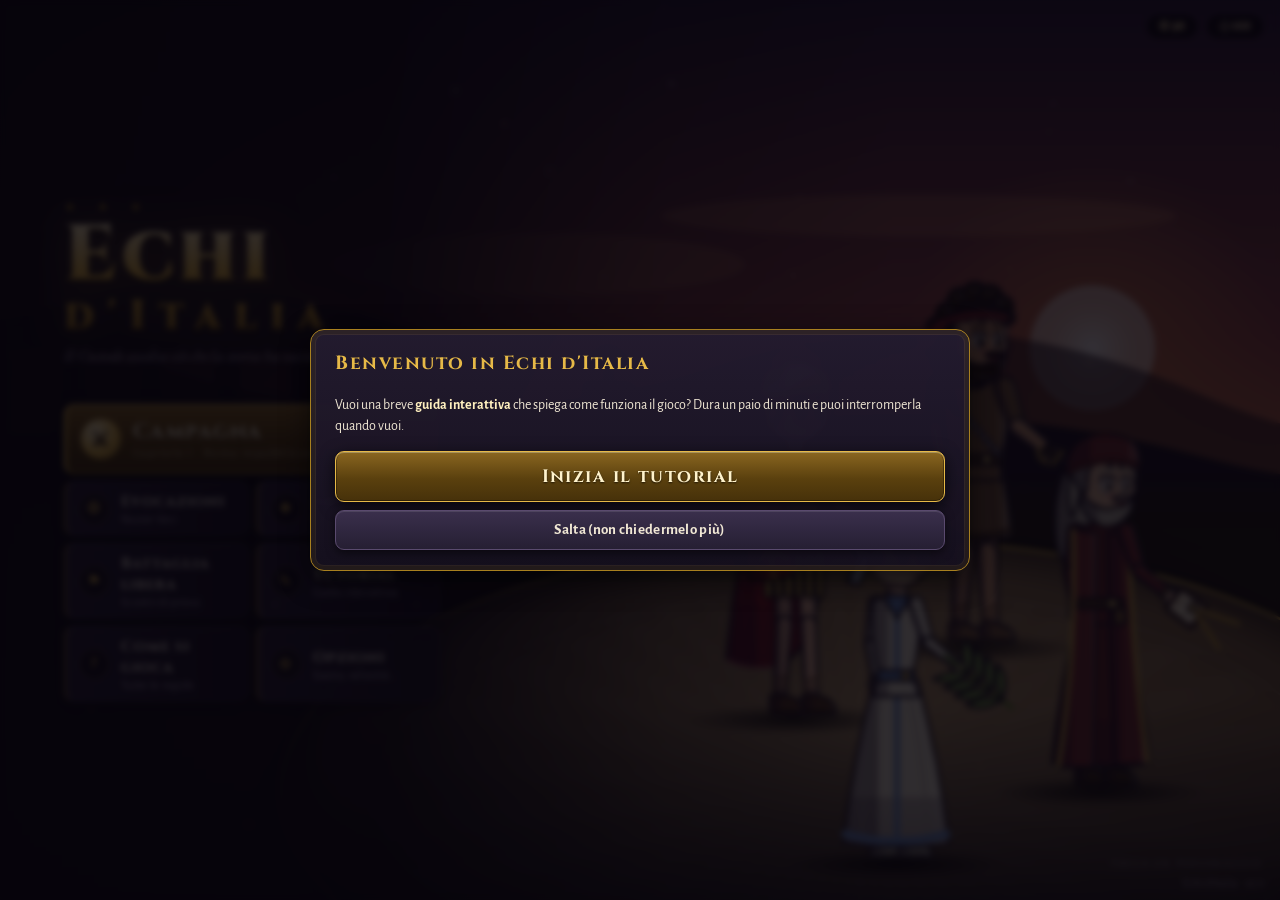
==== commit 13c87ef5: "Musica generativa (WebAudio): temi per menu, mappa, storia, battaglia, boss ed evocazioni, tonalità " ====
--- a/index.html
+++ b/index.html
@@ -166,6 +166,7 @@
 <script src="data_capitoli.js"></script>
 <script src="data_scene.js"></script>
 <script src="tutorial.js"></script>
+<script src="musica.js"></script>
 <script src="ui.js"></script>
 <script src="story.js"></script>
 <script src="gacha.js"></script>
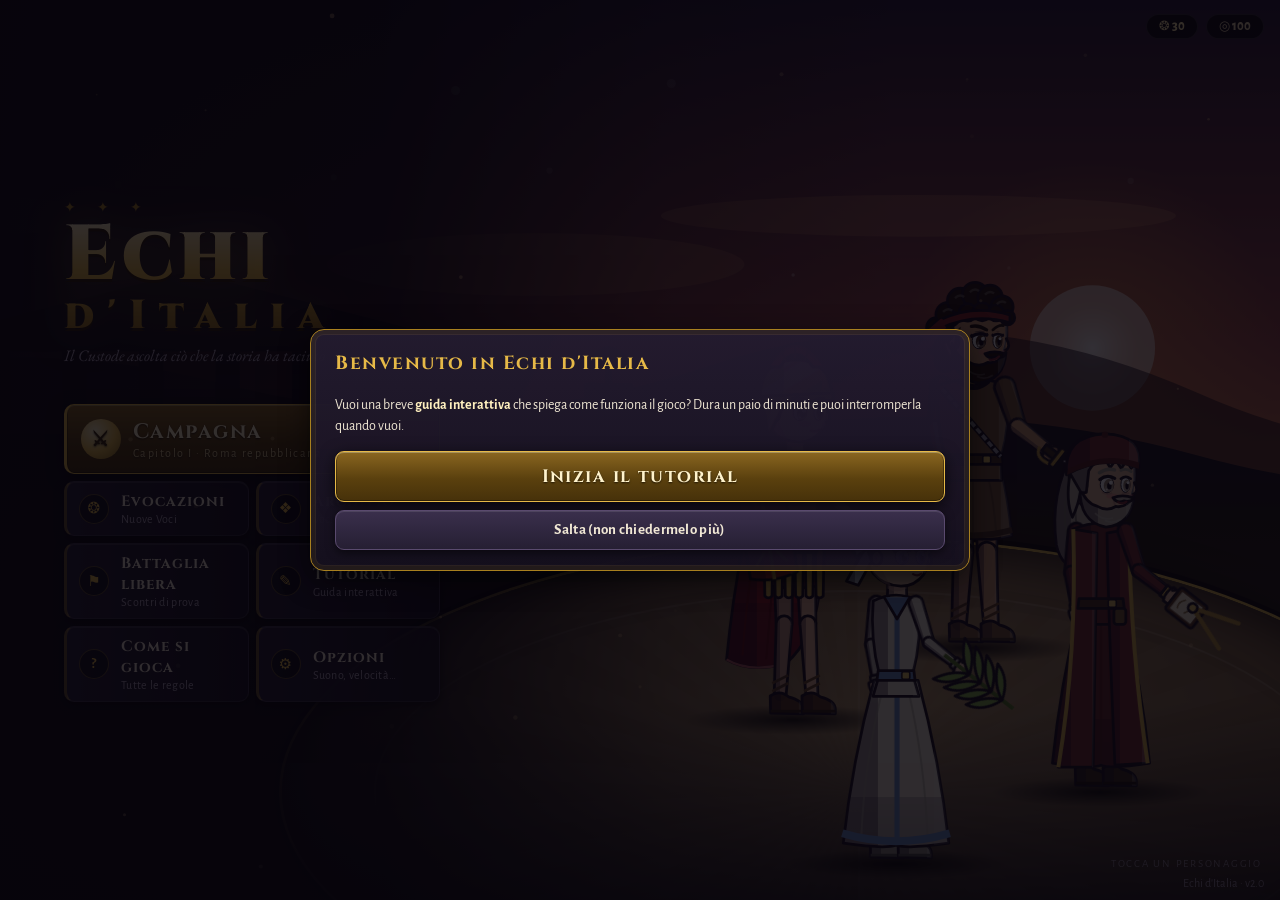
==== commit e348c045: "Pianificazione: passaggio automatico alla Voce successiva e pulsante Auto Co-Authored-By: Claude Opu" ====
--- a/index.html
+++ b/index.html
@@ -101,6 +101,7 @@
       <div id="skills"></div>
       <div id="comandi">
         <button id="btn-affondo" class="btn" style="display:none" title="Azione di squadra gratuita su un nemico in Cedimento (tasto A)">Affondo</button>
+        <button id="btn-auto" class="btn piccolo" title="Pianifica automaticamente (puoi poi cambiare)">⚙ Auto</button>
         <button id="btn-esegui" class="btn grande" disabled><span>Esegui</span><small>turno</small></button>
       </div>
     </div>
--- a/style.css
+++ b/style.css
@@ -128,6 +128,9 @@
   background: linear-gradient(180deg, color-mix(in srgb, var(--ac) 18%, #241c30), #18121f 75%); border: 1px solid #ffffff16; box-shadow: 0 4px 12px #0008; transition: transform .12s, border-color .15s, box-shadow .15s; }
 .sq-card::before { content: ""; position: absolute; left: 0; right: 0; top: 0; height: 3px; background: var(--ac); }
 .sq-card:hover { transform: translateY(-3px); }
+.sq-card.r5 { background: linear-gradient(180deg, color-mix(in srgb, var(--ac) 14%, #241c30), #18121f 55%, #3a2c0c 100%); }
+.sq-card.r4 { background: linear-gradient(180deg, color-mix(in srgb, var(--ac) 14%, #241c30), #18121f 55%, #2c1a3e 100%); }
+.sq-card.r5 .stelle { color: #ffd75e; text-shadow: 0 0 6px #ffd75e88; } .sq-card.r4 .stelle { color: #c79bff; }
 .sq-card.sel { border-color: var(--oro); box-shadow: 0 0 0 1px var(--oro), 0 0 18px #e6b94766; }
 .sq-card.sel::after { content: "✔"; position: absolute; top: 6px; left: 8px; width: 20px; height: 20px; border-radius: 50%; background: var(--oro); color: #2a1c00; font-size: 12px; display: grid; place-items: center; }
 .sq-card .ritratto { margin: 0 auto 6px; }
--- a/battaglia.css
+++ b/battaglia.css
@@ -191,6 +191,7 @@
 #btn-esegui small { font: 600 11px var(--font-ui); letter-spacing: .3em; text-transform: uppercase; opacity: .8; margin-top: 3px; }
 #btn-esegui:not(:disabled) { animation: invita 1.8s ease-in-out infinite; }
 @keyframes invita { 50% { box-shadow: 0 4px 14px #000a, 0 0 26px #e0b43aaa, inset 0 1px 0 #ffe9a866; } }
+#btn-auto { padding: 3px 6px; font: 700 12px var(--font-ui); }
 #btn-affondo { padding: 6px; font: 700 14px var(--font-ui); border-color: var(--rosso); color: #ffd0d4; background: linear-gradient(#5a1a24, #3a0e16); animation: invita-r 1s ease-in-out infinite; }
 #btn-affondo.attivo { background: linear-gradient(#d2455a, #8a1a2a); color: #fff; }
 @keyframes invita-r { 50% { box-shadow: 0 0 18px #d2455a; } }
@@ -318,7 +319,7 @@
   .skill-btn .d { display: none; } .skill-btn .prev { font-size: 9px; } .skill-btn::before { font-size: 44px; }
   .rel { font-size: 8px; padding: 0 3px; }
   #btn-esegui { font-size: 15px; border-radius: 10px; } #btn-esegui small { font-size: 8px; }
-  #btn-affondo { font-size: 11px; padding: 3px; }
+  #btn-affondo { font-size: 11px; padding: 3px; } #btn-auto { font-size: 9px; padding: 1px 4px; }
   .targa { width: max(70px, 104%); gap: 1px; }
   .targa .t-nome { font-size: 8.5px; } .targa .t-aff { width: 11px; height: 11px; font-size: 7px; }
   .targa .t-pv { height: 5px; } .targa .chip { font-size: 7px; line-height: 10px; padding: 0 2px; } .targa .t-int { font-size: 7.5px; padding: 0 3px; }
@@ -336,3 +337,36 @@
   .det-fig { height: 110px; }
   .log-cassetto { font-size: 10px; }
 }
+
+/* ----- Presentazione del boss ----- */
+.boss-intro { --ac: #c0303f; position: fixed; inset: 0; z-index: 95; overflow: hidden; cursor: pointer; background: radial-gradient(ellipse at 70% 60%, color-mix(in srgb, var(--ac) 35%, #120a14) 0%, #050307f4 70%); animation: g-rv-in .35s ease-out both; }
+.boss-intro.via { animation: g-rv-out .35s ease-in forwards; }
+@keyframes g-rv-in { from { opacity: 0; transform: scale(1.08); } } @keyframes g-rv-out { to { opacity: 0; transform: scale(.97); } }
+.bi-strisce { position: absolute; left: -10%; right: -10%; top: 50%; height: 46%; transform: translateY(-50%) skewY(-6deg); background: repeating-linear-gradient(100deg, #0000 0 26px, color-mix(in srgb, var(--ac) 22%, transparent) 26px 34px);
+  border-block: 3px solid var(--ac); box-shadow: 0 0 60px var(--ac); animation: bandain .6s cubic-bezier(.2, .9, .2, 1) both, scorri .6s linear infinite; }
+.bi-fig { position: absolute; right: 8%; bottom: 3%; height: 84%; aspect-ratio: 120 / 190; filter: drop-shadow(0 0 30px var(--ac)); animation: g-rv-fig .9s cubic-bezier(.2, .9, .3, 1.1) both; }
+.bi-fig .fig { position: absolute; inset: 0; }
+@keyframes g-rv-fig { from { transform: translateX(40%) scale(1.15); opacity: 0; filter: brightness(4) drop-shadow(0 0 30px var(--ac)); } }
+.bi-testo { position: absolute; left: 7%; top: 50%; transform: translateY(-50%); max-width: 56%; animation: g-rv-t .7s .2s cubic-bezier(.2, .9, .3, 1) both; }
+@keyframes g-rv-t { from { opacity: 0; transform: translate(-60px, -50%); } }
+.bi-sop { font: 800 13px var(--font-ui); letter-spacing: .4em; text-transform: uppercase; color: var(--ac); text-shadow: 0 0 10px var(--ac); }
+.bi-nome { font: 900 clamp(40px, 9vw, 104px)/1 var(--font-titolo); color: #fff; letter-spacing: .04em; text-shadow: 0 0 30px var(--ac), 0 4px 0 #000; margin: 6px 0; }
+.bi-sub { font: italic 22px var(--font); color: var(--testo); }
+.bi-pv { font: 700 13px var(--font-ui); color: var(--testo2); margin-top: 10px; letter-spacing: .12em; }
+.g-rv-tocca { position: absolute; bottom: 4%; right: 5%; font: 12px var(--font-ui); color: var(--testo2); letter-spacing: .2em; text-transform: uppercase; animation: lampeggia .9s infinite alternate; }
+/* ----- MVP nella schermata finale ----- */
+#risultato { flex-direction: column; }
+.ris-mvp { position: absolute; left: 4%; bottom: 6%; height: 62%; aspect-ratio: 120 / 210; pointer-events: none; animation: g-rv-fig .8s cubic-bezier(.2, .9, .3, 1.1) both; }
+.ris-mvp .fig { position: absolute; left: 0; right: 0; top: 0; bottom: 10%; }
+.ris-mvp::after { content: ""; position: absolute; left: -10%; right: -10%; bottom: 8%; height: 8%; border-radius: 50%; background: radial-gradient(ellipse, #e6b94755, #0000 70%); }
+.ris-mvp-n { position: absolute; bottom: 0; left: 0; right: 0; text-align: center; font: 700 15px var(--font-titolo); color: var(--oro); letter-spacing: .08em; }
+#risultato.sconfitta .ris-mvp-n { color: var(--testo2); }
+@media (max-height: 520px) { .bi-sub { font-size: 14px; } .bi-pv { font-size: 10px; } .ris-mvp { height: 56%; left: 2%; } .ris-mvp-n { font-size: 11px; } }
+@media (max-width: 900px) { .ris-mvp { opacity: .35; } }
+
+/* ----- Qualità leggera (opzione / telefoni meno potenti) ----- */
+body.lite #luce, body.lite .g-raggi, body.lite .g-rv-raggi, body.lite .bi-strisce { display: none; }
+body.lite .targa, body.lite .g-pedana .fig, body.lite .cut-fig, body.lite .bi-fig, body.lite .g-rv-fig { filter: none !important; }
+body.lite .fig.eco::before { animation: none; }
+body.lite #frecce .fr, body.lite #frecce polygon { filter: none !important; }
+body.lite #modale { backdrop-filter: none; }
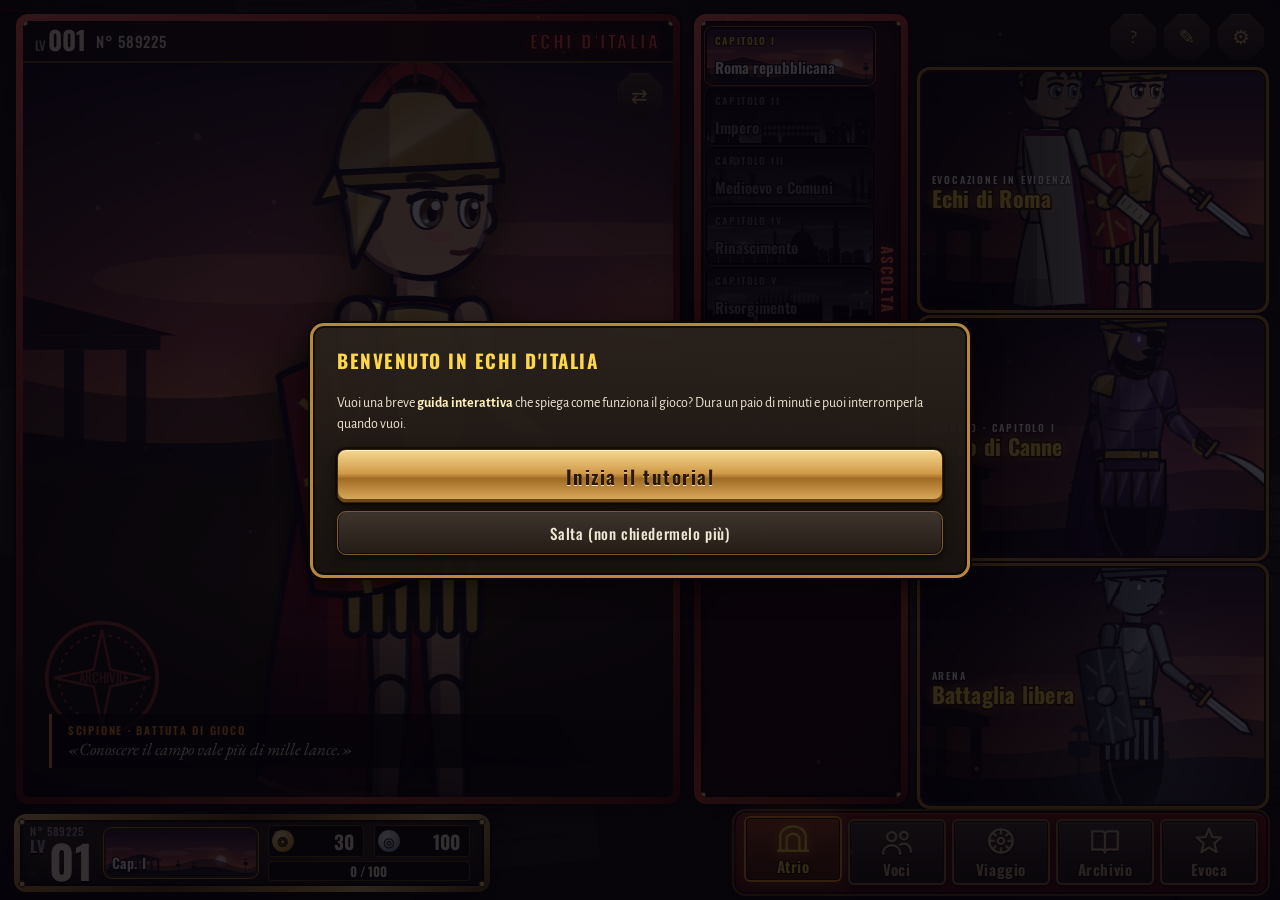
==== commit d9958823: "Tema «Macchina dell'Archivio»: barra fissa in basso con livello e risorse, Atrio con Voce guida, squ" ====
--- a/index.html
+++ b/index.html
@@ -14,11 +14,12 @@
 <title>Echi d'Italia</title>
 <link rel="preconnect" href="https://fonts.googleapis.com">
 <link rel="preconnect" href="https://fonts.gstatic.com" crossorigin>
-<link rel="stylesheet" href="https://fonts.googleapis.com/css2?family=Alegreya+Sans:wght@400;500;700;800;900&family=Cinzel:wght@500;700;900&family=EB+Garamond:ital,wght@0,400;0,600;1,400&display=swap">
+<link rel="stylesheet" href="https://fonts.googleapis.com/css2?family=Oswald:wght@400;500;600;700&family=Alegreya+Sans:wght@400;500;700;800;900&family=Cinzel:wght@500;700;900&family=EB+Garamond:ital,wght@0,400;0,600;1,400&display=swap">
 <link rel="stylesheet" href="style.css">
 <link rel="stylesheet" href="figure.css">
 <link rel="stylesheet" href="battaglia.css">
 <link rel="stylesheet" href="gacha.css">
+<link rel="stylesheet" href="tema.css">
 </head>
 <body>
 <div id="app">
@@ -27,49 +28,56 @@
     <linearGradient id="gVert" x1="0" y1="0" x2="0" y2="1"><stop offset="0" stop-color="#fff" stop-opacity=".2"/><stop offset=".35" stop-color="#fff" stop-opacity="0"/><stop offset="1" stop-color="#000" stop-opacity=".34"/></linearGradient>
     <radialGradient id="gTesta" cx=".36" cy=".28" r=".85"><stop offset="0" stop-color="#fff" stop-opacity=".3"/><stop offset=".5" stop-color="#fff" stop-opacity="0"/><stop offset="1" stop-color="#000" stop-opacity=".36"/></radialGradient>
   </defs></svg>
+  <div id="bacheca"></div>
   <canvas id="fx"></canvas>
+  <div id="hud">
+    <div class="hud-sx telaio">
+      <div class="hud-id"><small id="hud-num">N° 000000</small><b><i>LV</i><span id="hud-lv">01</span></b></div>
+      <div class="hud-cap" id="hud-cap"></div>
+      <div class="hud-ris"><div class="r sig"><span class="ic">❂</span><span id="hud-sig">0</span></div><div class="r den"><span class="ic">◎</span><span id="hud-den">0</span></div><div class="r xpb"><i id="hud-xpb"></i><span id="hud-xp">0 / 100</span></div></div>
+    </div>
+    <nav class="hud-nav" id="hud-nav"></nav>
+  </div>
 
-  <!-- MENU: titolo e voci a sinistra, la squadra viva a destra (tocca un personaggio) -->
+  <!-- ATRIO (schermata iniziale): vetrina con la Voce guida, capitoli, banner e icone -->
   <section id="scr-menu" class="screen active">
-    <div id="menu-scena"></div>
-    <div class="menu-sx">
-      <div class="titolo"><div class="t-orn">✦ ✦ ✦</div><h1>Echi<span>d'Italia</span></h1><p class="sub">Il Custode ascolta ciò che la storia ha taciuto</p></div>
-      <nav class="menu-btns">
-        <button class="btn mb grande" data-azione="campagna"><span class="ic">⚔</span><span><b>Campagna</b><small id="mb-cap">Capitolo I · Roma repubblicana</small></span></button>
-        <div class="riga">
-          <button class="btn mb" data-azione="gacha"><span class="ic">❂</span><span><b>Evocazioni</b><small>Nuove Voci</small></span></button>
-          <button class="btn mb" data-azione="archivio"><span class="ic">❖</span><span><b>Archivio</b><small>Voci e Codex</small></span></button>
-        </div>
-        <div class="riga">
-          <button class="btn mb" data-azione="nuova-prova"><span class="ic">⚑</span><span><b>Battaglia libera</b><small>Scontri di prova</small></span></button>
-          <button class="btn mb" data-azione="tutorial"><span class="ic">✎</span><span><b>Tutorial</b><small>Guida interattiva</small></span></button>
-        </div>
-        <div class="riga">
-          <button class="btn mb" data-azione="manuale"><span class="ic">?</span><span><b>Come si gioca</b><small>Tutte le regole</small></span></button>
-          <button class="btn mb" data-azione="opzioni"><span class="ic">⚙</span><span><b>Opzioni</b><small>Suono, velocità…</small></span></button>
-        </div>
-      </nav>
+    <div class="at-vetrina telaio rosso">
+      <div class="at-testa"><span class="lv" id="at-lv"></span><span class="id" id="at-id"></span><span class="marchio">ECHI D'ITALIA</span></div>
+      <div class="at-scena" id="menu-scena" title="Tocca la Voce"></div>
     </div>
-    <div class="menu-valute valute" id="menu-valute"></div>
-    <div class="ms-tocca">tocca un personaggio</div>
-    <p class="nota-fase" id="nota-versione">Echi d'Italia · v2.0</p>
+    <div class="at-colonna telaio" id="at-capitoli"><div class="at-motto">ASCOLTA L'ECO · RESTITUISCI LA STORIA</div></div>
+    <div class="at-dx">
+      <div class="at-icone">
+        <button class="at-ic" data-azione="manuale" title="Come si gioca">?</button>
+        <button class="at-ic" data-azione="tutorial" title="Tutorial">✎</button>
+        <button class="at-ic" data-azione="opzioni" title="Opzioni">⚙</button>
+      </div>
+      <div id="at-banner" class="at-dx" style="flex:1"></div>
+    </div>
+    <p class="nota-fase" id="nota-versione" style="display:none">Echi d'Italia · v3.0</p>
   </section>
 
-  <!-- SELEZIONE SQUADRA -->
+  <!-- VOCI: composizione della squadra -->
   <section id="scr-squadra" class="screen">
-    <header class="barra"><button class="btn piccolo" data-azione="menu">← Menu</button><h2>Scegli 4 Voci</h2><span id="sq-conta">0/4</span></header>
-    <div class="sq-filtri" id="sq-filtri"></div>
-    <div class="squadra-layout">
-      <div id="sq-griglia" class="sq-griglia"></div>
-      <aside id="sq-dettaglio" class="sq-dettaglio"></aside>
+    <aside class="vs-sx">
+      <div class="vs-capo telaio"><span class="piastra">Voce guida</span><div class="vs-capo-fig" id="vs-capo"></div><small id="vs-capo-n"></small></div>
+      <div class="vs-squadre telaio" id="vs-squadre"></div>
+    </aside>
+    <div class="vs-centro telaio">
+      <div class="vs-testa"><div class="vs-nome"><b id="vs-titolo">Squadra</b><button id="vs-rinomina" title="Rinomina">✎</button><span id="sq-conta" class="piastra scura">0/4</span></div><div class="vs-filtri" id="sq-filtri"></div></div>
+      <div class="vs-griglia" id="sq-griglia"></div>
     </div>
-    <div class="sq-team" id="sq-team"></div>
-    <footer class="barra">
-      <button id="sq-consigliata" class="btn piccolo">Consigliata</button><button id="sq-casuale" class="btn piccolo">Casuale</button>
-      <label>Incontro <select id="sq-incontro"></select></label>
-      <button id="sq-affinita" class="btn piccolo">Tabella affinità</button>
-      <button id="sq-via" class="btn grande" disabled>Combatti</button>
-    </footer>
+    <aside class="vs-dx">
+      <div class="vs-aff telaio"><div class="titolo-aff">AFFINITÀ | SKILL</div><ul id="vs-aff"></ul><div class="conc" id="vs-conc"></div></div>
+      <div class="vs-azioni">
+        <button id="sq-dettagli" class="btn">Scheda della Voce</button>
+        <button id="sq-consigliata" class="btn piccolo">Consigliata</button>
+        <button id="sq-casuale" class="btn piccolo">Casuale</button>
+        <label id="sq-inc-wrap"><select id="sq-incontro"></select></label>
+        <button id="sq-affinita" class="btn piccolo">Tabella affinità</button>
+        <button id="sq-via" class="btn grande" disabled>Combatti</button>
+      </div>
+    </aside>
   </section>
 
   <!-- BATTAGLIA: arena a tutto schermo, barra superiore, dock in basso (Voci + skill + comandi) -->
@@ -113,6 +121,8 @@
   <section id="scr-campagna" class="screen">
     <header class="barra"><button class="btn piccolo" data-azione="menu">← Menu</button><h2>Campagna</h2><span id="c-valute" class="valute"></span></header>
     <div id="c-griglia" class="c-griglia"></div>
+    <div class="vg-modi" id="vg-modi"></div>
+    <div class="vg-mappa telaio" id="vg-mappa"></div>
   </section>
 
   <!-- MAPPA A NODI (dungeon) -->
@@ -138,8 +148,8 @@
     <div id="g-sfondo"></div>
     <header class="barra trasparente"><button class="btn piccolo" data-azione="menu">← Menu</button><h2>Evocazioni</h2><span id="g-valute" class="valute"></span></header>
     <div class="g-layout">
-      <nav id="g-banner" class="g-banner"></nav>
-      <div class="g-scena"><div id="g-vetrina" class="g-vetrina"></div><div id="g-info" class="g-info"></div></div>
+      <nav id="g-banner" class="g-banner telaio"></nav>
+      <div class="g-scena telaio"><div id="g-vetrina" class="g-vetrina"></div><div id="g-info" class="g-info"></div></div>
     </div>
     <footer class="g-piede">
       <div class="g-piede-sx"><button id="g-tassi" class="btn piccolo">Tassi</button><button id="g-storico" class="btn piccolo">Storico</button><button id="g-scambio" class="btn piccolo">Scambio</button></div>
@@ -173,6 +183,7 @@
 <script src="gacha.js"></script>
 <script src="campagna.js"></script>
 <script src="archivio.js"></script>
+<script src="hub.js"></script>
 <script src="main.js"></script>
 </body>
 </html>
--- a/tema.css
+++ b/tema.css
@@ -0,0 +1,335 @@
+/* ============================================================================
+ * tema.css — «La Macchina dell'Archivio»: tema visivo delle schermate di gestione
+ *
+ * Bronzo e ottone consumati, rivetti, metallo scuro, carta d'archivio e fili rossi da bacheca.
+ * Componenti riutilizzabili:
+ *   .telaio        cornice in ottone con rivetti (pannelli principali)
+ *   .piastra       targhetta di bronzo incisa (titoli, etichette)
+ *   .tasto         pulsante a piastrella (barra di navigazione, comandi)
+ *   .scritta       testo giallo luminoso con contorno nero (nomi sulle carte, banner)
+ *   #hud           barra fissa in basso: Custode, risorse, navigazione
+ *   #bacheca       sfondo delle schermate di gestione (documenti, puntine, fili)
+ * ========================================================================== */
+:root {
+  --font-hud: "Oswald", "Bebas Neue", "Arial Narrow", "Segoe UI", sans-serif;
+  --ottone1: #e8c47a; --ottone2: #b8873c; --ottone3: #6a4618; --ottone4: #3a2408;
+  --metallo: #1c1714; --metallo2: #2a221c; --lacca: #8a1c18; --lacca2: #c0302a;
+  --brace: #ff9a2a; --giallo: #ffd84a; --verde-luce: #4be07a;
+  --hud-h: 92px;
+  --rumore: url("data:image/svg+xml,%3Csvg xmlns='http://www.w3.org/2000/svg' width='180' height='180'%3E%3Cfilter id='n'%3E%3CfeTurbulence type='fractalNoise' baseFrequency='.85' numOctaves='3' stitchTiles='stitch'/%3E%3CfeColorMatrix values='0 0 0 0 0 0 0 0 0 0 0 0 0 0 0 0 0 0 .6 0'/%3E%3C/filter%3E%3Crect width='100%25' height='100%25' filter='url(%23n)'/%3E%3C/svg%3E");
+}
+#app { background-color: #15110e; background-image: var(--rumore), radial-gradient(ellipse at 50% 35%, #3a2c22 0%, #17120f 70%, #0c0907 100%); }
+
+/* ----- Testo luminoso (nomi delle carte, banner) ----- */
+.scritta { font-family: var(--font-hud); font-weight: 700; color: var(--giallo); letter-spacing: .01em; line-height: 1;
+  -webkit-text-stroke: 3px #120a02; paint-order: stroke fill; text-shadow: 0 0 10px #ff9a2a99, 0 2px 0 #000; }
+.scritta.bianca { color: #fff6e0; text-shadow: 0 0 8px #ffffff55, 0 2px 0 #000; }
+
+/* ----- Cornice d'ottone con rivetti ----- */
+.telaio { position: relative; border: 7px solid transparent; border-radius: 12px;
+  background: linear-gradient(180deg, #2a221ce8, #17120ff0) padding-box,
+              linear-gradient(140deg, var(--ottone1) 0%, var(--ottone2) 18%, var(--ottone3) 42%, var(--ottone2) 62%, var(--ottone1) 76%, var(--ottone3) 100%) border-box;
+  box-shadow: 0 0 0 2px #0c0703, 0 10px 30px #000c, inset 0 0 0 2px #00000099, inset 0 0 26px #000a; }
+.telaio::before { content: ""; position: absolute; inset: -5px; pointer-events: none; border-radius: 10px;
+  background: radial-gradient(circle at 7px 7px, #f6dca0 0 2px, #5a3a10 2.6px 3.4px, #0000 3.8px) top left / 50% 50% no-repeat,
+              radial-gradient(circle at calc(100% - 7px) 7px, #f6dca0 0 2px, #5a3a10 2.6px 3.4px, #0000 3.8px) top right / 50% 50% no-repeat,
+              radial-gradient(circle at 7px calc(100% - 7px), #f6dca0 0 2px, #5a3a10 2.6px 3.4px, #0000 3.8px) bottom left / 50% 50% no-repeat,
+              radial-gradient(circle at calc(100% - 7px) calc(100% - 7px), #f6dca0 0 2px, #5a3a10 2.6px 3.4px, #0000 3.8px) bottom right / 50% 50% no-repeat; }
+.telaio.rosso { background: linear-gradient(180deg, #2a1414ee, #160a0af2) padding-box, linear-gradient(140deg, #ff6a5a, #a82a22 30%, #4a0c08 55%, #c0402a 80%, #5a1008) border-box; }
+
+/* ----- Targhette e pulsanti in bronzo ----- */
+.piastra { display: inline-flex; align-items: center; gap: 8px; padding: 4px 14px; border-radius: 6px; font: 700 15px var(--font-hud); letter-spacing: .06em; color: #2a1804;
+  background: linear-gradient(180deg, #f2d590, #c8964a 45%, #9a6a28 55%, #d8aa60); box-shadow: 0 0 0 1px #3a2408, 0 3px 8px #0009, inset 0 1px 0 #fff4c8, inset 0 -2px 0 #6a4618; text-shadow: 0 1px 0 #f8e0a8; }
+.piastra.scura { color: var(--testo); background: linear-gradient(180deg, #3a3028, #221a14); text-shadow: none; box-shadow: 0 0 0 1px #000, inset 0 1px 0 #ffffff1a, inset 0 0 0 2px #b8873c44; }
+.btn { font-family: var(--font-hud); letter-spacing: .04em; font-weight: 500;
+  background: linear-gradient(180deg, #3e342c, #241c16); border: 1px solid #7a5a2c; box-shadow: 0 3px 10px #0009, inset 0 1px 0 #ffffff1c, inset 0 0 0 1px #00000088; }
+.btn:hover:not(:disabled) { border-color: var(--ottone1); box-shadow: 0 0 14px #ff9a2a55, 0 4px 12px #000a, inset 0 1px 0 #ffffff26; }
+.btn.grande { font: 700 19px var(--font-hud); letter-spacing: .08em; color: #2a1804; text-shadow: 0 1px 0 #f8e0a8; border-color: #3a2408;
+  background: linear-gradient(180deg, #f6d890, #d09a48 45%, #a06a24 55%, #e0b060); box-shadow: 0 4px 14px #000a, inset 0 1px 0 #fff6d0, inset 0 -3px 0 #6a4618, 0 0 0 2px #1a0e02; }
+.btn.grande:hover:not(:disabled) { box-shadow: 0 0 22px #ffb04a99, 0 4px 14px #000a, inset 0 1px 0 #fff6d0, inset 0 -3px 0 #6a4618, 0 0 0 2px #1a0e02; filter: brightness(1.08); }
+.btn.rosso { color: #fff0e0; text-shadow: 0 1px 2px #000; border-color: #2a0604; background: linear-gradient(180deg, #e0503a, #a02218 50%, #6a0e08); box-shadow: 0 4px 14px #000a, inset 0 1px 0 #ffb0a0, 0 0 0 2px #1a0402; }
+
+/* ----- Barre superiori delle schermate di gestione ----- */
+.barra { background: linear-gradient(180deg, #2a221c, #1a1410); border-bottom: 2px solid #6a4618; box-shadow: 0 4px 16px #000a, inset 0 -1px 0 #e8c47a33; }
+.barra h2 { font: 700 21px var(--font-hud); letter-spacing: .1em; text-transform: uppercase; color: var(--giallo); -webkit-text-stroke: 2px #120a02; paint-order: stroke fill; text-shadow: 0 0 10px #ff9a2a77; }
+.val { font-family: var(--font-hud); font-weight: 500; letter-spacing: .04em; background: #0a0806cc; border: 1px solid #6a4618; }
+
+/* ============================================================================
+ * BACHECA — sfondo comune alle schermate di gestione
+ * ========================================================================== */
+#bacheca { position: absolute; inset: 0; z-index: 0; display: none; overflow: hidden; pointer-events: none; }
+body.hub #bacheca { display: block; }
+#bacheca svg { position: absolute; inset: 0; width: 100%; height: 100%; }
+body.hub .screen.active { background: transparent; }
+
+/* ============================================================================
+ * HUD — barra fissa in basso
+ * ========================================================================== */
+#hud { position: absolute; left: 0; right: 0; bottom: 0; height: var(--hud-h); z-index: 60; display: none; align-items: flex-end; justify-content: space-between; gap: 12px; padding: 0 14px 8px; pointer-events: none; }
+body.con-hud #hud { display: flex; }
+body.con-hud .screen.active { padding-bottom: calc(var(--hud-h) + 4px) !important; }
+#hud > * { pointer-events: auto; }
+.hud-sx { display: flex; align-items: center; gap: 12px; height: calc(var(--hud-h) - 14px); padding: 0 14px 0 10px; border-width: 6px; }
+.hud-id { display: flex; flex-direction: column; line-height: 1; }
+.hud-id small { font: 500 11px var(--font-hud); color: var(--testo2); letter-spacing: .08em; }
+.hud-id b { font: 700 46px/0.95 var(--font-hud); color: #fff6e0; letter-spacing: .02em; text-shadow: 0 2px 0 #000; }
+.hud-id b i { font-style: normal; font-size: 16px; color: var(--testo2); margin-right: 3px; vertical-align: top; }
+.hud-xp { width: 5px; align-self: stretch; margin: 6px 0; background: #000; border-radius: 3px; position: relative; overflow: hidden; box-shadow: inset 0 0 0 1px #6a4618; }
+.hud-xp i { position: absolute; left: 0; right: 0; bottom: 0; background: linear-gradient(0deg, var(--lacca2), #ff8a5a); }
+.hud-cap { width: 150px; height: 46px; border-radius: 6px; overflow: hidden; position: relative; box-shadow: 0 0 0 2px #3a2408, 0 0 0 3px var(--ottone2); background: #000; }
+.hud-cap svg { position: absolute; inset: 0; width: 100%; height: 100%; }
+.hud-cap span { position: absolute; left: 6px; bottom: 3px; font: 700 14px var(--font-hud); color: #fff; -webkit-text-stroke: 2px #000; paint-order: stroke fill; letter-spacing: .04em; }
+.hud-ris { display: grid; grid-template-columns: auto auto; gap: 4px 10px; align-items: center; }
+.hud-ris .r { display: flex; align-items: center; gap: 6px; min-width: 96px; padding: 2px 10px 2px 4px; background: #0a0806; border-radius: 4px; box-shadow: inset 0 0 0 1px #6a4618; font: 700 19px var(--font-hud); color: #fff6e0; justify-content: space-between; }
+.hud-ris .r .ic { width: 22px; height: 22px; border-radius: 50%; display: grid; place-items: center; font-size: 13px; }
+.hud-ris .r.sig .ic { background: radial-gradient(circle at 35% 30%, #fff3c4, #e6b947 55%, #8a6a14); color: #3a2604; }
+.hud-ris .r.den .ic { background: radial-gradient(circle at 35% 30%, #fff, #c0c8d0 50%, #6a7480); color: #2a3038; }
+.hud-ris .r.fra .ic { background: radial-gradient(circle at 35% 30%, #ffd0e0, #d04a6a 55%, #6a1028); color: #fff; }
+.hud-ris .r.xpb { grid-column: 1 / 3; height: 20px; padding: 0; position: relative; overflow: hidden; justify-content: center; font-size: 13px; }
+.hud-ris .r.xpb i { position: absolute; left: 0; top: 0; bottom: 0; background: linear-gradient(180deg, #7aff9a, #1e9a44); box-shadow: inset 0 2px 0 #c8ffd6; }
+.hud-ris .r.xpb span { position: relative; text-shadow: 0 1px 2px #000; }
+.hud-nav { display: flex; gap: 6px; padding: 6px 8px 7px; border-radius: 10px; background: linear-gradient(180deg, #7a1c16, #4a0e0a); box-shadow: 0 0 0 2px #1a0402, 0 0 0 4px var(--ottone3), 0 8px 24px #000c, inset 0 1px 0 #ff8a7a55; }
+.tasto { position: relative; width: 98px; height: calc(var(--hud-h) - 26px); display: flex; flex-direction: column; align-items: center; justify-content: center; gap: 2px; cursor: pointer; border-radius: 6px; padding: 4px 2px 3px;
+  border: 0; color: #c9b08a; background: linear-gradient(180deg, #4a3c30, #2a2018 60%, #1e1610); box-shadow: inset 0 0 0 2px #9a7234, inset 0 0 0 3px #1a120a, inset 0 2px 0 3px #ffffff14, 0 3px 6px #0009; transition: transform .1s, color .15s; }
+.tasto svg { width: 34px; height: 30px; fill: none; stroke: currentColor; stroke-width: 2.2; stroke-linecap: round; stroke-linejoin: round; filter: drop-shadow(0 1px 0 #000); }
+.tasto b { font: 700 15px var(--font-hud); letter-spacing: .04em; -webkit-text-stroke: 2px #120a02; paint-order: stroke fill; }
+.tasto:hover { color: #f2dcae; transform: translateY(-2px); }
+.tasto.on { color: var(--giallo); background: linear-gradient(180deg, #a04a1c, #6a2a0c 60%, #4a1a06); box-shadow: inset 0 0 0 2px var(--brace), inset 0 0 0 3px #1a0a02, 0 0 18px #ff9a2a88, 0 3px 6px #0009; transform: translateY(-3px); }
+.tasto.on svg { filter: drop-shadow(0 0 6px #ff9a2a); }
+
+/* ============================================================================
+ * ATRIO — schermata iniziale
+ * ========================================================================== */
+#scr-menu { display: none; }
+#scr-menu.active { display: grid; grid-template-columns: minmax(0, 1.55fr) minmax(150px, .5fr) minmax(220px, .8fr); gap: 14px; padding: 14px 16px; align-items: stretch; }
+.at-vetrina { display: flex; flex-direction: column; min-height: 0; overflow: hidden; padding: 0; }
+.at-testa { display: flex; align-items: center; gap: 10px; padding: 6px 12px; background: linear-gradient(90deg, #120c08, #2a1410 60%, #120c08); border-bottom: 2px solid #6a4618; }
+.at-testa .lv { font: 700 26px/1 var(--font-hud); color: #fff6e0; } .at-testa .lv i { font: 500 13px var(--font-hud); color: var(--testo2); font-style: normal; margin-right: 2px; }
+.at-testa .id { font: 500 15px var(--font-hud); color: var(--testo); letter-spacing: .06em; }
+.at-testa .marchio { margin-left: auto; font: 700 18px var(--font-hud); letter-spacing: .14em; color: #ff5a4a; text-shadow: 0 0 10px #ff2a1a88; -webkit-text-stroke: 1px #200; }
+#menu-scena.at-scena { position: relative; inset: auto; --fh: auto; }
+#menu-scena.at-scena::after { background: radial-gradient(ellipse at 60% 45%, #0000 40%, #000a 100%), linear-gradient(0deg, #000a, #0000 30%); }
+.at-scena { position: relative; flex: 1; min-height: 0; overflow: hidden; cursor: pointer; --sabbia1: #b89a6a; --sabbia2: #7a5f3e; --sabbia3: #3a2c20; --bordo-arena: #d9b44a; --orizzonte: #7a3a4a; }
+.at-scena .ms-bg { position: absolute; inset: 0 0 30% 0; } .at-scena .ms-bg svg { width: 100%; height: 100%; display: block; }
+.at-scena .ms-floor { position: absolute; inset: 0; background: linear-gradient(180deg, #0000 62%, color-mix(in srgb, var(--sabbia3) 70%, #000) 70%, var(--sabbia3) 100%); }
+.at-scena::after { content: ""; position: absolute; inset: 0; pointer-events: none; background: radial-gradient(ellipse at 60% 45%, #0000 40%, #000a 100%), linear-gradient(0deg, #000a, #0000 30%); }
+.at-fig { position: absolute; left: 60%; bottom: -16%; height: 118%; aspect-ratio: 120 / 190; transform: translateX(-50%); filter: drop-shadow(0 0 22px #000) drop-shadow(0 0 10px var(--glow-at, #ff9a2a55)); }
+.at-fig .fig { position: absolute; inset: 0; }
+.at-sigillo { position: absolute; left: 3%; bottom: 8%; width: 120px; height: 120px; opacity: .55; color: #ff5a4a; z-index: 1; }
+.at-frase { position: absolute; left: 4%; right: 4%; bottom: 4%; z-index: 2; padding: 8px 16px; font: italic 17px var(--font); color: #f6ecd8; background: linear-gradient(90deg, #000d, #000a 80%, #0000); border-left: 3px solid var(--brace); }
+.at-frase small { display: block; font: 600 11px var(--font-hud); letter-spacing: .16em; color: var(--brace); font-style: normal; text-transform: uppercase; }
+.at-colonna { display: flex; flex-direction: column; gap: 6px; padding: 8px 6px; min-height: 0; overflow-y: auto; position: relative; }
+.at-colonna.telaio { background: linear-gradient(180deg, #2a1212ee, #180a0af2) padding-box, linear-gradient(140deg, #ff6a5a, #a82a22 30%, #4a0c08 55%, #c0402a 80%, #5a1008) border-box; }
+.at-motto { position: absolute; right: 2px; top: 10px; bottom: 10px; writing-mode: vertical-rl; font: 700 15px var(--font-hud); letter-spacing: .14em; color: #ff6a5a; text-shadow: 0 0 8px #ff2a1a66; pointer-events: none; text-align: center; }
+.at-cap { position: relative; height: 54px; flex: none; margin-right: 22px; border-radius: 6px; overflow: hidden; cursor: pointer; box-shadow: 0 0 0 2px #1a0402, 0 0 0 3px #a8582a, 0 3px 8px #000a; transition: transform .12s; }
+.at-cap:hover { transform: translateX(3px); }
+.at-cap svg { position: absolute; inset: 0; width: 100%; height: 100%; }
+.at-cap b { position: absolute; left: 8px; bottom: 5px; font: 700 15px var(--font-hud); color: #fff; -webkit-text-stroke: 2px #000; paint-order: stroke fill; }
+.at-cap small { position: absolute; left: 8px; top: 4px; font: 700 10px var(--font-hud); letter-spacing: .14em; color: var(--giallo); -webkit-text-stroke: 1.5px #000; paint-order: stroke fill; }
+.at-cap.bloccato { filter: grayscale(1) brightness(.45); }
+.at-cap.fatto::after { content: "✦"; position: absolute; right: 6px; top: 4px; color: var(--giallo); text-shadow: 0 0 6px #000; }
+.at-dx { display: flex; flex-direction: column; gap: 12px; min-height: 0; }
+.at-icone { display: flex; justify-content: flex-end; gap: 8px; }
+.at-ic { width: 46px; height: 46px; border-radius: 12px; display: grid; place-items: center; cursor: pointer; color: #e8c47a; font-size: 20px; border: 0;
+  background: linear-gradient(180deg, #4a3c30, #241c16); box-shadow: 0 0 0 2px #1a0e04, 0 0 0 4px var(--ottone2), 0 4px 10px #000a, inset 0 1px 0 #ffffff22; clip-path: polygon(30% 0, 70% 0, 100% 30%, 100% 70%, 70% 100%, 30% 100%, 0 70%, 0 30%); }
+.at-ic:hover { color: var(--giallo); filter: brightness(1.2); }
+.at-banner { position: relative; flex: 1; min-height: 70px; border-radius: 8px; overflow: hidden; cursor: pointer; box-shadow: 0 0 0 2px #1a0e04, 0 0 0 5px var(--ottone2), 0 0 0 6px #1a0e04, 0 6px 16px #000c; transition: transform .12s; }
+.at-banner:hover { transform: translateX(-3px); filter: brightness(1.1); }
+.at-banner .sf { position: absolute; inset: 0; } .at-banner .sf svg { width: 100%; height: 100%; display: block; }
+.at-banner .bf { position: absolute; right: 6%; bottom: -30%; height: 150%; aspect-ratio: 120 / 190; } .at-banner .bf .fig { position: absolute; inset: 0; }
+.at-banner .bf2 { right: 30%; }
+.at-banner .tt { position: absolute; left: 10px; top: 50%; transform: translateY(-50%); z-index: 2; max-width: 62%; }
+.at-banner .tt small { display: block; font: 600 10px var(--font-hud); letter-spacing: .18em; text-transform: uppercase; color: #fff; text-shadow: 0 1px 3px #000; }
+.at-banner .tt b { display: block; font-size: 22px; }
+.at-banner::after { content: ""; position: absolute; inset: 0; background: linear-gradient(90deg, #000c 0%, #0006 45%, #0000 70%); pointer-events: none; }
+.at-banner .tt { z-index: 3; }
+
+/* ============================================================================
+ * VOCI — composizione della squadra (bacheca, carte ritratto)
+ * ========================================================================== */
+#scr-squadra { display: none; }
+#scr-squadra.active { display: grid; grid-template-columns: 196px minmax(0, 1fr) 176px; grid-template-rows: minmax(0, 1fr); gap: 14px; padding: 12px 14px; }
+#scr-squadra > .barra, #scr-squadra > .sq-filtri, #scr-squadra > .squadra-layout, #scr-squadra > .sq-team, #scr-squadra > footer { display: none !important; }
+.vs-sx { display: flex; flex-direction: column; gap: 10px; min-height: 0; }
+.vs-capo { padding: 6px; text-align: center; }
+.vs-capo .piastra { width: 100%; justify-content: center; font-size: 13px; padding: 2px 6px; margin-bottom: 5px; }
+.vs-capo-fig { height: 110px; position: relative; overflow: hidden; border-radius: 4px; background: radial-gradient(ellipse at 50% 80%, #4a3a2a, #120c08); box-shadow: inset 0 0 0 1px #000; }
+.vs-capo-fig .fig { position: absolute; left: 50%; top: 4px; height: 290px; aspect-ratio: 120 / 190; transform: translateX(-50%); }
+.vs-capo small { display: block; font: 500 12px var(--font-hud); color: var(--testo2); margin-top: 4px; }
+.vs-squadre { flex: 1; min-height: 0; display: flex; flex-direction: column; gap: 6px; padding: 8px 8px; overflow-y: auto; }
+.vs-squadre .piastra { justify-content: center; font-size: 16px; margin-bottom: 2px; }
+.vs-sq { font: 600 15px var(--font-hud); letter-spacing: .06em; text-transform: uppercase; color: #d8c8a8; padding: 8px; border-radius: 6px; cursor: pointer; text-align: center;
+  background: linear-gradient(180deg, #3a3028, #221a14); box-shadow: inset 0 0 0 1px #000, inset 0 1px 0 #ffffff14; border: 0; }
+.vs-sq.on { color: var(--giallo); box-shadow: inset 0 0 0 2px var(--brace), 0 0 12px #ff9a2a66; }
+.vs-centro { display: flex; flex-direction: column; min-height: 0; padding: 10px 12px; }
+.vs-testa { display: flex; align-items: center; gap: 8px; margin-bottom: 8px; flex-wrap: wrap; }
+.vs-nome { flex: 1; min-width: 140px; display: flex; align-items: center; gap: 8px; padding: 6px 12px; background: linear-gradient(180deg, #3e342c, #241c16); border-radius: 4px; box-shadow: inset 0 0 0 1px #000, inset 0 1px 0 #ffffff14; }
+.vs-nome b { font: 700 20px var(--font-hud); color: #fff6e0; letter-spacing: .04em; flex: 1; }
+.vs-nome button { background: none; border: 0; color: var(--testo2); cursor: pointer; font-size: 16px; }
+.vs-filtri { display: flex; gap: 4px; flex-wrap: wrap; }
+.vs-filtri .chip-filtro { font-family: var(--font-hud); letter-spacing: .04em; border-radius: 4px; background: #241c16; border-color: #6a4618; }
+.vs-griglia { flex: 1; min-height: 0; display: grid; grid-auto-flow: column; grid-template-rows: repeat(2, minmax(0, 1fr)); grid-auto-columns: minmax(118px, calc((100% - 50px) / 6)); gap: 10px;
+  overflow-x: auto; overflow-y: hidden; padding: 6px 4px 8px; background: #0a0705; border-radius: 6px; box-shadow: inset 0 0 18px #000, inset 0 0 0 1px #000; }
+.carta-voce { --ac: #888; position: relative; border-radius: 6px; overflow: hidden; cursor: pointer; min-height: 0;
+  background: radial-gradient(ellipse at 50% 30%, color-mix(in srgb, var(--ac) 45%, #2a2030), #0e0a12 80%);
+  box-shadow: 0 0 0 2px #0a0604, 0 0 0 3px #6a4618, 0 4px 10px #000c; transition: transform .12s, box-shadow .15s; }
+.carta-voce:hover { transform: translateY(-3px); }
+.carta-voce .cv-fig { position: absolute; left: 50%; top: 4%; height: 190%; aspect-ratio: 120 / 190; transform: translateX(-50%); }
+.carta-voce .cv-fig .fig { position: absolute; inset: 0; }
+.carta-voce::after { content: ""; position: absolute; inset: 0; pointer-events: none; background: linear-gradient(0deg, #000e 0%, #0008 30%, #0000 55%); }
+.carta-voce .cv-rar { position: absolute; left: 6px; top: 5px; z-index: 2; font-size: 12px; letter-spacing: -1px; color: #fff; text-shadow: 0 0 3px #000, 0 0 2px #000; }
+.carta-voce.r5 .cv-rar { color: var(--giallo); } .carta-voce.r4 .cv-rar { color: #d8b0ff; }
+.carta-voce .cv-aff { position: absolute; right: 4px; top: 4px; z-index: 2; width: 26px; height: 26px; border-radius: 50%; display: grid; place-items: center; font-size: 13px; color: #1b1422;
+  background: radial-gradient(circle at 35% 30%, #fff, var(--ac) 55%, color-mix(in srgb, var(--ac) 50%, #000)); box-shadow: 0 0 0 2px #0a0604, 0 0 0 3px #b8873c; }
+.carta-voce .cv-testo { position: absolute; left: 6px; right: 6px; bottom: 6px; z-index: 2; text-align: right; }
+.carta-voce .cv-lv { display: block; font-size: 15px; }
+.carta-voce .cv-nome { display: block; font-size: 17px; margin-top: 2px; }
+.carta-voce .cv-ord { position: absolute; left: 50%; top: 40%; transform: translate(-50%, -50%); z-index: 3; font: 700 54px var(--font-hud); color: #ffffff22; -webkit-text-stroke: 2px #ffd84a66; display: none; }
+.carta-voce.sel { box-shadow: 0 0 0 2px #2a1404, 0 0 0 5px var(--giallo), 0 0 22px #ffb04acc, 0 4px 10px #000c; }
+.carta-voce.sel::before { content: ""; position: absolute; inset: 0; z-index: 1; pointer-events: none; box-shadow: inset 0 0 24px #ffb04a88; border-radius: 6px; }
+.carta-voce.sel .cv-ord { display: block; }
+.carta-voce.det { outline: 2px dashed #fff8; outline-offset: -6px; }
+.carta-voce.nascosta { display: none; }
+.vs-dx { display: flex; flex-direction: column; gap: 10px; min-height: 0; }
+.vs-aff { padding: 0; overflow: hidden; }
+.vs-aff .titolo-aff { padding: 5px 8px; text-align: center; font: 700 15px var(--font-hud); letter-spacing: .08em; color: #fff; background: linear-gradient(180deg, #c0302a, #7a1410); border-bottom: 2px solid #3a0804; }
+.vs-aff ul { list-style: none; margin: 0; padding: 6px 10px; display: flex; flex-direction: column; gap: 3px; }
+.vs-aff li { display: grid; grid-template-columns: 26px 1fr auto; align-items: center; gap: 6px; font: 700 20px var(--font-hud); color: #fff6e0; }
+.vs-aff li i { font-style: normal; font-size: 18px; text-align: center; }
+.vs-aff li small { font: 500 12px var(--font-hud); color: var(--testo2); }
+.vs-aff .conc { padding: 4px 8px 8px; font: 500 12px var(--font-hud); color: var(--verde); text-align: center; }
+.vs-azioni { display: flex; flex-direction: column; gap: 8px; }
+.vs-azioni .btn { width: 100%; }
+.vs-azioni select { width: 100%; font-family: var(--font-hud); }
+.vs-det { flex: 1; min-height: 0; overflow-y: auto; padding: 8px; font-size: 12px; }
+
+/* ============================================================================
+ * VIAGGIO — scelta del capitolo sulla mappa d'Italia
+ * ========================================================================== */
+#scr-campagna { background: transparent; }
+#scr-campagna.active { display: grid; grid-template-columns: 250px minmax(0, 1fr); grid-template-rows: auto minmax(0, 1fr); gap: 12px 16px; padding: 12px 16px; }
+#scr-campagna > .barra { display: none; }
+#scr-campagna .c-griglia { display: none; }
+.vg-modi { grid-row: 1 / 3; display: flex; flex-direction: column; gap: 14px; justify-content: center; padding: 10px 0; }
+.vg-modo { position: relative; height: 104px; border-radius: 10px; overflow: hidden; cursor: pointer; border: 0; padding: 0; text-align: center;
+  box-shadow: 0 0 0 2px #1a0402, 0 0 0 6px #7a2a1a, 0 0 0 8px #1a0402, 0 8px 20px #000c; background: #000; transition: transform .12s; }
+.vg-modo:hover { transform: translateX(4px); }
+.vg-modo .sf { position: absolute; inset: 0; } .vg-modo .sf svg { width: 100%; height: 100%; display: block; }
+.vg-modo .sf::after { content: ""; position: absolute; inset: 0; background: linear-gradient(0deg, #000d, #0004 60%); }
+.vg-modo b { position: absolute; left: 0; right: 0; bottom: 12px; font-size: 26px; z-index: 2; }
+.vg-modo small { position: absolute; left: 0; right: 0; top: 8px; z-index: 2; font: 600 11px var(--font-hud); letter-spacing: .2em; color: #fff; text-transform: uppercase; text-shadow: 0 1px 3px #000; }
+.vg-modo.on { box-shadow: 0 0 0 2px #0a2a10, 0 0 0 6px #2aa84a, 0 0 0 8px #0a2a10, 0 0 24px #4be07a88, 0 8px 20px #000c; }
+.vg-modo.speciale { box-shadow: 0 0 0 2px #2a0402, 0 0 0 6px #e0302a, 0 0 0 8px #2a0402, 0 0 24px #ff3a2a88; }
+.vg-mappa { grid-column: 2; grid-row: 1 / 3; position: relative; padding: 0; overflow: hidden; }
+.vg-mappa .mappa-svg { position: absolute; inset: 0; width: 100%; height: 100%; }
+.vg-info { position: absolute; right: 16px; top: 16px; width: min(380px, 46%); z-index: 3; }
+.vg-info .vg-etic { display: flex; align-items: center; gap: 10px; padding: 8px 14px 8px 8px; background: linear-gradient(90deg, #d8a43a, #7a1c16 22%, #3a0a08); border-radius: 4px; box-shadow: 0 0 0 2px #1a0402, 0 6px 16px #000c; }
+.vg-info .vg-etic .num { width: 54px; height: 54px; flex: none; display: grid; place-items: center; font: 700 30px var(--font-hud); color: #2a1804; background: linear-gradient(180deg, #f6d890, #b8873c); border-radius: 4px; box-shadow: inset 0 0 0 2px #6a4618; }
+.vg-info .vg-etic b { font-size: 30px; }
+.vg-info .vg-corpo { margin-top: 8px; padding: 10px 12px; background: #0a0606e8; border-left: 3px solid var(--brace); font: 14px/1.45 var(--font); color: #e8dcc4; }
+.vg-info .vg-corpo .eco { font: italic 15px var(--font); color: var(--giallo); }
+.vg-info .vg-corpo .stato { font: 600 12px var(--font-hud); letter-spacing: .08em; color: var(--brace); margin-top: 4px; }
+.vg-info .vg-btn { display: flex; gap: 8px; margin-top: 8px; justify-content: flex-end; }
+.vg-volti { display: flex; gap: 4px; margin: 6px 0 2px; } .vg-volti .ritratto { width: 34px; height: 34px; }
+.mappa-svg .regione { fill: #2a0808; stroke: #ff4a3a; stroke-width: 1.4; filter: drop-shadow(0 0 6px #ff2a1a88); }
+.mappa-svg .griglia line { stroke: #ff4a3a22; stroke-width: .6; }
+.mappa-svg .tappa { cursor: pointer; }
+.mappa-svg .tappa text { font: 700 20px var(--font-hud); fill: #ff5a4a; paint-order: stroke; stroke: #1a0202; stroke-width: 3px; }
+.mappa-svg .tappa .lbl { font: 500 9px var(--font-hud); letter-spacing: .1em; fill: #ff8a7a; stroke-width: 2px; }
+.mappa-svg .tappa circle.pt { fill: #ff4a3a; stroke: #1a0202; stroke-width: 2; }
+.mappa-svg .tappa.fatto circle.pt { fill: var(--giallo); }
+.mappa-svg .tappa.bloccato { opacity: .4; }
+.mappa-svg .tappa.sel circle.alone { fill: none; stroke: var(--giallo); stroke-width: 2; animation: alone 1.4s ease-in-out infinite; transform-box: fill-box; transform-origin: center; }
+@keyframes alone { 50% { transform: scale(1.5); opacity: .4; } }
+.mappa-svg .rotta { fill: none; stroke: #ffb04a; stroke-width: 2; stroke-dasharray: 5 5; opacity: .7; animation: scorri-m 1.2s linear infinite; }
+
+/* ----- Mappa a nodi (binario) ----- */
+#scr-mappa .m-linee svg path { stroke: #6a4a2a; stroke-width: 4; stroke-dasharray: none; opacity: .5; }
+#scr-mappa .m-linee svg path.attivo { stroke: var(--brace); stroke-width: 6; opacity: 1; filter: drop-shadow(0 0 6px #ff9a2a); }
+#scr-mappa .m-linee svg path.prossimo { stroke: #ffb04a; stroke-width: 4; opacity: .9; stroke-dasharray: 10 8; }
+#scr-mappa .m-nodo { --nc: #2a8a4a; border: 4px solid #e8c47a; box-shadow: 0 0 0 3px #1a0e04, 0 8px 18px #000c, inset 0 -6px 12px #0006; }
+#scr-mappa .m-nodo.disponibile { background: radial-gradient(circle at 35% 28%, #b8ffcc, #3ad06a 50%, #0e6a2a); border-color: #ffe9a8; }
+#scr-mappa .m-nodo.futuro { background: radial-gradient(circle at 35% 28%, #8a8a8a, #3a3a3a 55%, #141414); }
+#scr-mappa .m-nodo .l { position: absolute; top: calc(100% + 8px); left: 50%; transform: translateX(-50%); white-space: nowrap; font: 700 12px var(--font-hud); letter-spacing: .06em; color: #fff6e0;
+  padding: 2px 10px; border-radius: 3px; background: linear-gradient(180deg, #8a1c16, #4a0a08); box-shadow: 0 0 0 1px #000, 0 0 0 2px #b8873c; text-transform: none; opacity: 1; }
+#scr-mappa .m-nodo.t-boss { border-color: #ff6a4a; } #scr-mappa .m-nodo.t-boss.disponibile { background: radial-gradient(circle at 35% 28%, #ffd0b0, #e0502a 50%, #6a1408); }
+#scr-mappa .m-num { font-family: var(--font-hud); color: #e8c47a; }
+
+/* ----- Evocazioni ----- */
+#scr-gacha .g-layout { gap: 14px; padding: 6px 14px 0; }
+#scr-gacha .g-banner { width: 300px; padding: 10px; border-width: 7px; }
+#scr-gacha .g-tab { height: 96px; padding: 0; border-radius: 6px; overflow: hidden; background: #000; box-shadow: 0 0 0 2px #1a0e04, 0 0 0 4px #7a5a2c, 0 4px 10px #000a; }
+#scr-gacha .g-tab::before { display: none; }
+#scr-gacha .g-tab.on { box-shadow: 0 0 0 2px #2a1404, 0 0 0 5px var(--giallo), 0 0 20px #ffb04acc; transform: none; }
+#scr-gacha .g-tab .gt-sf { position: absolute; inset: 0; } #scr-gacha .g-tab .gt-sf svg { width: 100%; height: 100%; display: block; }
+#scr-gacha .g-tab .gt-fig { position: absolute; bottom: -60%; height: 190%; aspect-ratio: 120 / 190; } #scr-gacha .g-tab .gt-fig .fig { position: absolute; inset: 0; }
+#scr-gacha .g-tab::after { content: ""; position: absolute; inset: 0; background: linear-gradient(90deg, #000c, #0005 55%, #0000); }
+#scr-gacha .g-tab .g-tab-t { position: absolute; left: 10px; top: 50%; transform: translateY(-50%); z-index: 2; max-width: 70%; }
+#scr-gacha .g-tab .g-tab-t b { font-size: 22px; } #scr-gacha .g-tab .g-tab-t small { color: #fff; font: 600 10px var(--font-hud); letter-spacing: .16em; }
+#scr-gacha .g-scena.telaio { border-width: 9px; overflow: hidden; }
+#scr-gacha .g-titolo { font: 700 clamp(26px, 4vw, 46px)/1 var(--font-hud); color: var(--giallo); -webkit-text-stroke: 3px #120a02; paint-order: stroke fill; text-shadow: 0 0 14px #ff9a2a99; letter-spacing: .02em; }
+#scr-gacha .g-piede { padding-bottom: 6px; }
+.g-evoca { font-family: var(--font-hud) !important; border-radius: 6px !important; }
+.g-evoca span { font: 700 22px var(--font-hud) !important; letter-spacing: .02em !important; }
+#scr-gacha .g-frammenti { display: inline-flex; align-items: center; gap: 10px; margin-top: 6px; padding: 4px 6px 4px 12px; background: #0a0606d8; border-radius: 4px; box-shadow: inset 0 0 0 1px #6a4618; font: 600 14px var(--font-hud); color: var(--testo); }
+#scr-gacha .g-frammenti b { font-size: 20px; color: #fff; }
+
+/* ----- Archivio, campagna e simili con il tema ----- */
+.cx-scheda { background: linear-gradient(180deg, #2a221c, #1a1410); border-left-color: var(--ottone2); }
+.pannello-modale { border: 3px solid var(--ottone2); background: linear-gradient(180deg, #2a221cf6, #17120ff8); box-shadow: 0 0 0 2px #0c0703, var(--ombra), inset 0 0 0 2px #00000099; }
+.pannello-modale h3 { font-family: var(--font-hud); letter-spacing: .08em; color: var(--giallo); text-transform: uppercase; }
+
+/* ============================================================================
+ * Telefono in orizzontale
+ * ========================================================================== */
+@media (max-height: 520px) {
+  :root { --hud-h: 58px; }
+  #hud { padding: 0 6px 4px; gap: 6px; }
+  .hud-sx { gap: 6px; padding: 0 6px 0 4px; border-width: 4px; }
+  .hud-id b { font-size: 26px; } .hud-id small { font-size: 8px; } .hud-id b i { font-size: 10px; }
+  .hud-cap { display: none; }
+  .hud-ris { gap: 2px 4px; } .hud-ris .r { min-width: 64px; font-size: 13px; padding: 1px 6px 1px 2px; } .hud-ris .r .ic { width: 15px; height: 15px; font-size: 9px; } .hud-ris .r.xpb { height: 12px; font-size: 9px; }
+  .hud-ris .r.fra { display: none; }
+  .hud-nav { gap: 3px; padding: 3px 4px 4px; }
+  .tasto { width: 58px; height: calc(var(--hud-h) - 14px); } .tasto svg { width: 22px; height: 18px; } .tasto b { font-size: 10px; -webkit-text-stroke-width: 1.5px; }
+  #scr-menu.active { grid-template-columns: minmax(0, 1.5fr) 118px minmax(150px, .8fr); gap: 8px; padding: 6px 8px; }
+  .at-testa { padding: 2px 8px; } .at-testa .lv { font-size: 16px; } .at-testa .id { font-size: 11px; } .at-testa .marchio { font-size: 12px; }
+  .at-frase { font-size: 12px; padding: 4px 10px; } .at-frase small { font-size: 8px; } .at-sigillo { display: none; }
+  .at-cap { height: 30px; margin-right: 16px; } .at-cap b { font-size: 10px; bottom: 3px; right: 4px; white-space: nowrap; overflow: hidden; text-overflow: ellipsis; } .at-cap small { display: none; } .at-motto { font-size: 9px; } .at-colonna { padding: 5px 4px; gap: 4px; }
+  .at-ic { width: 30px; height: 30px; font-size: 14px; } .at-dx { gap: 8px; } .at-banner .tt b { font-size: 15px; } .at-banner .tt small { font-size: 7px; } .at-banner { min-height: 44px; }
+  #scr-squadra.active { grid-template-columns: 120px minmax(0, 1fr) 118px; gap: 6px; padding: 5px 6px; }
+  .vs-capo { display: none; } .vs-squadre { padding: 4px; gap: 3px; } .vs-squadre .piastra { font-size: 11px; } .vs-sq { font-size: 11px; padding: 4px; }
+  .vs-centro { padding: 5px 6px; } .vs-testa { margin-bottom: 4px; gap: 4px; } .vs-nome { padding: 2px 8px; min-width: 90px; } .vs-nome b { font-size: 13px; } .vs-filtri .chip-filtro { font-size: 9px; padding: 0 5px; }
+  .vs-griglia { grid-auto-columns: minmax(78px, calc((100% - 30px) / 6)); gap: 6px; padding: 4px; }
+  .carta-voce .cv-lv { font-size: 10px; } .carta-voce .cv-nome { font-size: 12px; } .carta-voce .cv-aff { width: 18px; height: 18px; font-size: 9px; } .carta-voce .cv-rar { font-size: 8px; } .carta-voce .cv-ord { font-size: 34px; }
+  .scritta { -webkit-text-stroke-width: 2px; }
+  .vs-aff li { font-size: 13px; grid-template-columns: 18px 1fr auto; } .vs-aff li i { font-size: 12px; } .vs-aff li small { font-size: 8px; } .vs-aff .titolo-aff { font-size: 10px; padding: 2px; } .vs-aff ul { padding: 3px 6px; gap: 0; } .vs-aff .conc { font-size: 9px; padding: 2px; }
+  .vs-azioni { gap: 3px; } .vs-azioni .btn { padding: 3px 6px; font-size: 10px; } .vs-azioni .btn.grande { font-size: 13px; padding: 5px; } .vs-azioni select { font-size: 10px; padding: 2px; } #sq-affinita, #sq-casuale { display: none; } .vs-det { display: none; }
+  .vs-aff ul { display: grid; grid-template-columns: 1fr 1fr; gap: 0 6px; } .vs-aff li small { display: none; } .vs-aff li { grid-template-columns: 14px 1fr; }
+  #scr-campagna.active { grid-template-columns: 150px minmax(0, 1fr); gap: 6px 8px; padding: 6px 8px; }
+  .vg-modo { height: 60px; } .vg-modo b { font-size: 16px; bottom: 6px; } .vg-modo small { font-size: 7px; top: 4px; } .vg-modi { gap: 8px; }
+  .vg-info { right: 8px; top: 8px; width: 52%; } .vg-info .vg-etic { padding: 4px 8px 4px 4px; } .vg-info .vg-etic .num { width: 32px; height: 32px; font-size: 18px; } .vg-info .vg-etic b { font-size: 17px; }
+  .vg-info .vg-corpo { font-size: 11px; padding: 6px 8px; } .vg-info .vg-corpo p { display: none; } .vg-volti .ritratto { width: 24px; height: 24px; }
+  #scr-gacha .g-banner { width: 180px; padding: 5px; border-width: 4px; } #scr-gacha .g-tab { height: 54px; } #scr-gacha .g-tab .g-tab-t b { font-size: 13px; } #scr-gacha .g-tab .g-tab-t small { font-size: 7px; }
+  #scr-gacha .g-layout { padding: 2px 6px 0; gap: 6px; } #scr-gacha .g-scena.telaio { border-width: 5px; }
+  #scr-gacha .g-desc, #scr-gacha .g-nota, #scr-gacha .g-nome small { display: none; } #scr-gacha .g-pity-barra { margin: 2px auto; } #scr-gacha .g-vetrina { min-height: 120px; }
+  .g-evoca span { font-size: 14px !important; } #scr-gacha .g-frammenti { font-size: 10px; padding: 1px 4px 1px 8px; } #scr-gacha .g-frammenti b { font-size: 13px; }
+  #scr-mappa .m-nodo .l { font-size: 8px; padding: 1px 5px; top: calc(100% + 3px); }
+}
+
+/* Evocazioni: paesaggio dell'epoca del banner sullo sfondo */
+.g-epoca { position: absolute; left: 20%; right: 0; top: 0; height: 75%; opacity: .55; }
+.g-epoca svg { width: 100%; height: 100%; display: block; }
+body.con-hud .barra [data-azione=menu] { display: none; }
+#scr-archivio .a-corpo { margin: 8px 12px 0; border: 7px solid transparent; border-radius: 12px; background: linear-gradient(180deg, #2a221ce8, #17120ff0) padding-box, linear-gradient(140deg, var(--ottone1), var(--ottone2) 18%, var(--ottone3) 42%, var(--ottone2) 62%, var(--ottone1) 76%, var(--ottone3)) border-box; box-shadow: 0 0 0 2px #0c0703, 0 10px 30px #000c; overflow: hidden; }
+#scr-archivio .sq-filtri { background: none; border: 0; padding: 8px 14px 0; }
+@media (max-height: 520px) { #scr-archivio .a-corpo { margin: 4px 6px 0; border-width: 4px; } }
+
+/* ----- Dialoghi (visual novel) con il tema ----- */
+#vn-box { border: 6px solid transparent; border-radius: 10px; background: linear-gradient(180deg, #1e1814f6, #0e0a08fa) padding-box, linear-gradient(140deg, var(--ottone1), var(--ottone2) 18%, var(--ottone3) 42%, var(--ottone2) 62%, var(--ottone1) 76%, var(--ottone3)) border-box; box-shadow: 0 0 0 2px #0c0703, 0 12px 36px #000d; }
+#vn-box::before, #vn-box::after { content: none; }
+#vn-nome { font-family: var(--font-hud); letter-spacing: .06em; border-radius: 4px; box-shadow: 0 0 0 2px #1a0e04, 0 4px 10px #0009, inset 0 1px 0 #fff8; }
+#vn-titolo { font-family: var(--font-hud); border-color: var(--ottone2); color: var(--giallo); }
+.vn-opz { font-family: var(--font); background: linear-gradient(90deg, #2a221cf4, #17120fe8); border: 1px solid #7a5a2c; border-left: 4px solid var(--brace); }
+.vn-domanda { font-family: var(--font-hud); color: var(--giallo); -webkit-text-stroke: 2px #120a02; paint-order: stroke fill; }
+#vn-barra .btn { background: #0a0806d8; }
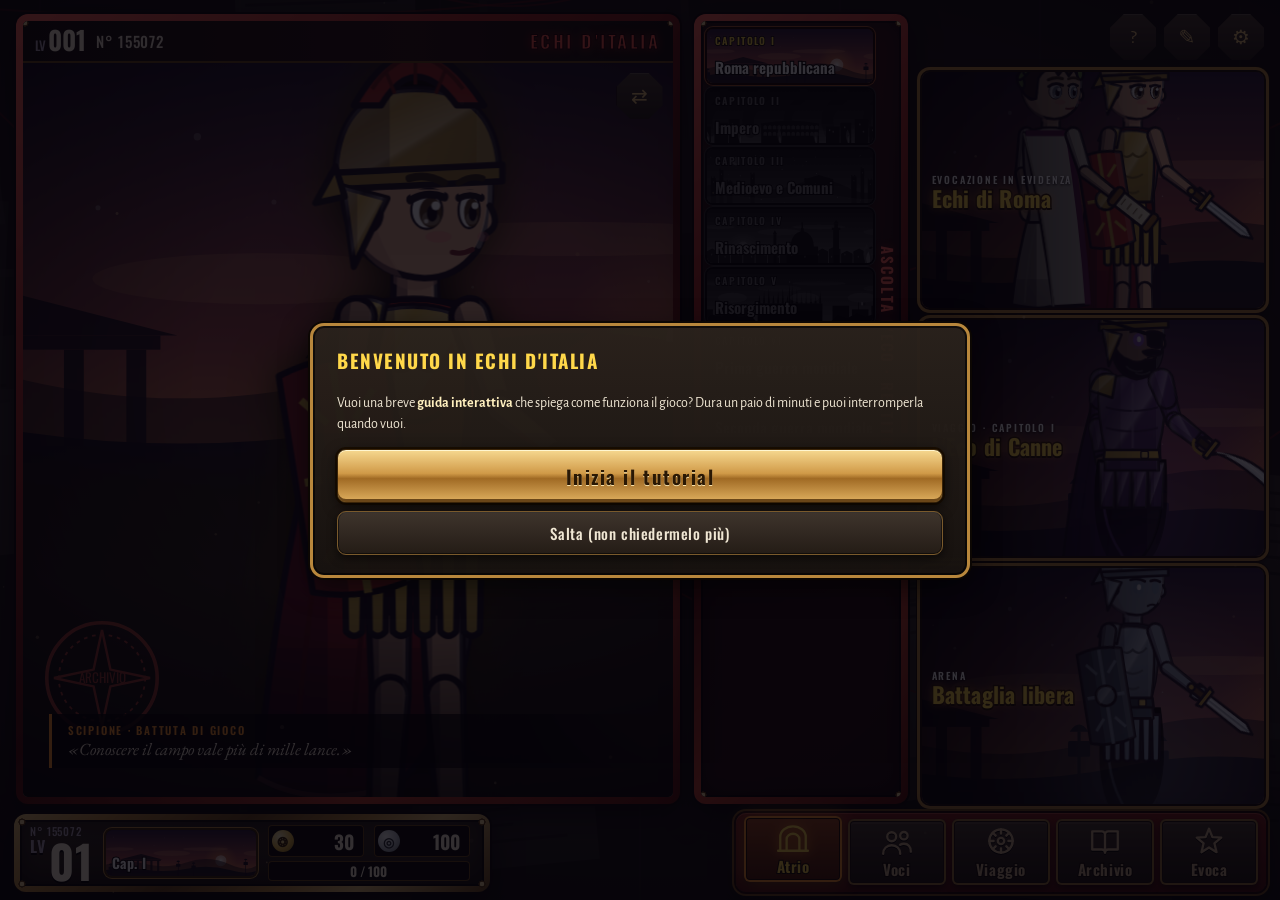
==== commit d93833aa: "Combattimento in stile Macchina dell'Archivio: bande da cinema durante l'azione, stemmi esagonali de" ====
--- a/index.html
+++ b/index.html
@@ -20,6 +20,7 @@
 <link rel="stylesheet" href="battaglia.css">
 <link rel="stylesheet" href="gacha.css">
 <link rel="stylesheet" href="tema.css">
+<link rel="stylesheet" href="battaglia-tema.css">
 </head>
 <body>
 <div id="app">
@@ -92,26 +93,33 @@
       <div id="col-nemici" aria-hidden="true"></div>
       <div id="clash"></div>
     </div>
+    <div id="cinema"><div class="cb su"></div><div class="cb giu"><div id="sequenza"></div></div></div>
     <header id="b-top">
-      <button id="btn-menu" class="btn icona" title="Pausa (Esc)">❚❚</button>
-      <div id="turno-info"><span id="turno-n">Turno 1</span></div>
-      <div id="ardore"></div>
+      <div class="b-top-sx">
+        <div class="plq"><span>TURNO</span><b id="turno-n">1</b></div>
+        <div class="plq plq-ard"><span>ARDORE</span><div id="ardore"></div></div>
+      </div>
+      <div id="battuta" class="battuta"></div>
       <div class="b-top-dx">
         <div class="vel">
           <button class="btn piccolo" data-vel="1">×1</button><button class="btn piccolo" data-vel="2">×2</button><button class="btn piccolo" data-vel="4">×4</button><button class="btn piccolo" data-vel="0" title="Salta le animazioni di questo turno">⏭</button>
         </div>
         <button id="btn-log" class="btn piccolo icona" title="Registro del combattimento">☰</button>
         <button id="btn-audio" class="btn piccolo icona" title="Suono">♪</button>
+        <button id="btn-menu" class="btn icona" title="Pausa (Esc)">❚❚</button>
       </div>
     </header>
+    <div id="ris-col" title="Skill pianificate per affinità (3+ = Risonanza)"></div>
     <div id="b-dock">
+      <div class="dk-braccio sx"></div>
       <div id="col-alleati"></div>
       <div id="skills"></div>
       <div id="comandi">
-        <button id="btn-affondo" class="btn" style="display:none" title="Azione di squadra gratuita su un nemico in Cedimento (tasto A)">Affondo</button>
-        <button id="btn-auto" class="btn piccolo" title="Pianifica automaticamente (puoi poi cambiare)">⚙ Auto</button>
-        <button id="btn-esegui" class="btn grande" disabled><span>Esegui</span><small>turno</small></button>
+        <button id="btn-affondo" class="btn rosso" style="display:none" title="Azione di squadra gratuita su un nemico in Cedimento (tasto A)">Affondo!</button>
+        <div class="dk-tog"><button id="btn-auto" class="btn piccolo" title="Pianifica automaticamente (puoi poi cambiare)">Auto</button><button id="tog-win" class="btn piccolo attivo" title="Mostra la probabilità di vincere lo scontro su tutte le frecce">Vittoria %</button><button id="tog-dan" class="btn piccolo" title="Mostra i danni stimati sulle frecce">Danni</button></div>
+        <button id="btn-esegui" disabled title="Esegui il turno (Invio)"><svg class="ingr" viewBox="-50 -50 100 100"><polygon points="45.8,-4.1 45.8,4.1 37.7,4.9 36.7,9.8 43.9,13.7 40.7,21.4 32.9,19.0 30.2,23.1 35.3,29.5 29.5,35.3 23.2,30.1 19.1,32.9 21.4,40.7 13.7,43.9 9.9,36.7 5.0,37.7 4.1,45.8 -4.1,45.8 -4.9,37.7 -9.8,36.7 -13.7,43.9 -21.4,40.7 -19.0,32.9 -23.1,30.2 -29.5,35.3 -35.3,29.5 -30.1,23.2 -32.9,19.1 -40.7,21.4 -43.9,13.7 -36.7,9.9 -37.7,5.0 -45.8,4.1 -45.8,-4.1 -37.7,-4.9 -36.7,-9.8 -43.9,-13.7 -40.7,-21.4 -32.9,-19.0 -30.2,-23.1 -35.3,-29.5 -29.5,-35.3 -23.2,-30.1 -19.1,-32.9 -21.4,-40.7 -13.7,-43.9 -9.9,-36.7 -5.0,-37.7 -4.1,-45.8 4.1,-45.8 4.9,-37.7 9.8,-36.7 13.7,-43.9 21.4,-40.7 19.0,-32.9 23.1,-30.2 29.5,-35.3 35.3,-29.5 30.1,-23.2 32.9,-19.1 40.7,-21.4 43.9,-13.7 36.7,-9.9 37.7,-5.0" class="dente"/><circle r="33" class="corona"/><circle r="24" class="cuore"/></svg><span>VIA</span></button>
       </div>
+      <div class="dk-braccio dx"></div>
     </div>
     <div id="log" class="log-cassetto"></div>
     <div id="risultato" class="overlay"></div>
@@ -176,6 +184,7 @@
 <script src="data_nemici.js"></script>
 <script src="data_capitoli.js"></script>
 <script src="data_scene.js"></script>
+<script src="data_battute.js"></script>
 <script src="tutorial.js"></script>
 <script src="musica.js"></script>
 <script src="ui.js"></script>
--- a/battaglia-tema.css
+++ b/battaglia-tema.css
@@ -0,0 +1,231 @@
+/* ============================================================================
+ * battaglia-tema.css — combattimento con il tema «Macchina dell'Archivio»
+ *   bande nere da cinema durante l'azione · stemmi esagonali dello scontro · PV/Sanità sotto i piedi ·
+ *   dadi esagonali sopra la testa (colorati con la skill scelta) · dock meccanico con ingranaggio «VIA» ·
+ *   riquadro delle battute · colonna della Risonanza · sequenza delle azioni
+ * Si appoggia a battaglia.css e ne sovrascrive l'aspetto.
+ * ========================================================================== */
+#scr-battaglia { --dock: 150px; --top: 58px; --cine: 9vh; }
+
+/* ----- Pavimento: basi ottagonali sotto i combattenti ----- */
+.pg::after { display: none; }
+.pg-base { position: absolute; left: -22%; right: -22%; bottom: calc(var(--fh) * var(--sc, 1) * -.07); height: calc(var(--fh) * var(--sc, 1) * .16); pointer-events: none; opacity: 0; transition: opacity .2s;
+  clip-path: polygon(22% 0, 78% 0, 100% 50%, 78% 100%, 22% 100%, 0 50%);
+  background: radial-gradient(ellipse at 50% 50%, color-mix(in srgb, var(--bc, #ff9a2a) 85%, #fff) 0%, color-mix(in srgb, var(--bc, #ff9a2a) 55%, transparent) 38%, color-mix(in srgb, var(--bc, #ff9a2a) 25%, transparent) 70%, transparent 100%); }
+.pg-base::after { content: ""; position: absolute; inset: 18% 14%; clip-path: inherit; background: repeating-linear-gradient(90deg, #0003 0 6px, #0000 6px 12px); }
+.pg.sel .pg-base { opacity: 1; --bc: #ffd84a; animation: base 1.2s ease-in-out infinite; }
+.pg.bersaglio-di-sel .pg-base, .pg.bersagliabile:hover .pg-base { opacity: 1; --bc: #ff4a3a; animation: base 1.2s ease-in-out infinite; }
+.pg.in-clash .pg-base, .pg.attivo .pg-base { opacity: 1; --bc: #ff8a1a; }
+@keyframes base { 50% { filter: brightness(1.5); } }
+
+/* ----- Dadi esagonali sopra la testa ----- */
+.pg-dadi { position: absolute; left: 50%; bottom: calc(100% + 6px); transform: translateX(-50%); display: flex; gap: 4px; z-index: 4; pointer-events: auto; }
+.pg-dadi .dado, #col-alleati .dado { --ac: #888; width: 34px; height: 30px; border-radius: 0; transform: none; display: grid; place-items: center; font: 700 17px/1 var(--font-hud); color: #fff;
+  -webkit-text-stroke: 2px #120a02; paint-order: stroke fill; clip-path: polygon(25% 0, 75% 0, 100% 50%, 75% 100%, 25% 100%, 0 50%);
+  background: radial-gradient(circle at 50% 40%, color-mix(in srgb, var(--ac) 40%, #2a2030), #120c14 75%); box-shadow: none; position: relative; }
+.pg-dadi .dado::before, #col-alleati .dado::before { content: ""; position: absolute; inset: 0; clip-path: inherit; background: var(--ac); z-index: -1; }
+.pg-dadi .dado::after, #col-alleati .dado::after { content: ""; position: absolute; inset: 3px; clip-path: inherit; background: radial-gradient(circle at 50% 35%, color-mix(in srgb, var(--ac) 45%, #2a2030), #100a12 80%); z-index: -1; }
+.pg-dadi .dado.pianificato { filter: drop-shadow(0 0 6px var(--ac)); }
+.pg.nemico .pg-dadi .dado { background: none; color: #fff; }
+.pg-dadi .dado.rolla { animation: rolla-h .5s; }
+@keyframes rolla-h { 0% { transform: rotate(240deg) scale(.3); } 100% { transform: none; } }
+#scr-battaglia.cinema .pg-dadi { opacity: 0; transition: opacity .3s; }
+
+/* ----- Targhetta sotto i piedi: PV arancioni, barra, cerchio della Sanità, nome, stati ----- */
+.targa { top: calc(100% + calc(var(--fh) * var(--sc, 1) * .05)); bottom: auto; width: max(110px, 130%); gap: 1px; filter: drop-shadow(0 1px 2px #000); }
+.targa .t-riga { gap: 4px; }
+.targa .t-hp { font: 700 19px/1 var(--font-hud); color: #ff8a3a; -webkit-text-stroke: 2px #1a0802; paint-order: stroke fill; min-width: 30px; text-align: right; }
+.targa .t-pv { flex: 1; height: 6px; border-radius: 1px; background: #1a0606; box-shadow: 0 0 0 1px #000; }
+.pg .targa .t-pv i { background: linear-gradient(180deg, #ff5a4a, #a0101a) !important; }
+.pg.alleato .targa .t-pv i { background: linear-gradient(180deg, #ffb04a, #c04a10) !important; }
+.targa .t-pv::after { display: none; }
+.targa .t-sanc, .u-san { flex: none; width: 24px; height: 24px; border-radius: 50%; display: grid; place-items: center; font: 700 12px/1 var(--font-hud); color: #e8f4ff;
+  background: radial-gradient(circle at 40% 35%, #6a9ae0, #1a3a7a 70%); box-shadow: 0 0 0 2px #0a1430, 0 0 0 3px #8ab4f0, 0 0 8px #4a8ae088; -webkit-text-stroke: 1.5px #0a1430; paint-order: stroke fill; }
+.targa .t-sanc.neg, .u-san.neg { background: radial-gradient(circle at 40% 35%, #b07ae0, #4a1a7a 70%); box-shadow: 0 0 0 2px #200a30, 0 0 0 3px #c49af0, 0 0 8px #a06ae088; }
+.targa .t-sanc.alta, .u-san.alta { box-shadow: 0 0 0 2px #0a1430, 0 0 0 3px #ffd84a, 0 0 10px #ffd84a; }
+.targa .t-nome { font: 500 10px/1.1 var(--font-hud); letter-spacing: .06em; text-transform: uppercase; color: #f2e6cc; text-shadow: 0 1px 2px #000, 0 0 4px #000; white-space: nowrap; overflow: hidden; text-overflow: ellipsis; text-align: center; }
+.targa .t-aff { display: inline-grid; width: 12px; height: 12px; font-size: 7px; margin-right: 4px; vertical-align: 1px; }
+.targa .chip { font: 700 11px/14px var(--font-hud); background: none; border: 0; padding: 0 2px; -webkit-text-stroke: 2px #000; paint-order: stroke fill; }
+.targa .t-int { display: none; }
+.pg.boss .targa { width: max(170px, 90%); } .pg.boss .targa .t-hp { font-size: 24px; } .pg.boss .targa .t-nome { font-size: 12px; color: #ffd0c0; }
+#stage.clashing .pg:not(.in-clash) .targa { opacity: .25; }
+
+/* ----- Bande da cinema durante l'azione ----- */
+#cinema { position: absolute; inset: 0; pointer-events: none; z-index: 18; }
+#cinema .cb { position: absolute; left: 0; right: 0; height: var(--cine); background: #000; transition: transform .45s cubic-bezier(.3, .8, .3, 1); }
+#cinema .cb.su { top: 0; transform: translateY(-110%); }
+#cinema .cb.giu { bottom: 0; transform: translateY(110%); display: flex; align-items: center; justify-content: center; }
+#cinema .cb::after { content: ""; position: absolute; left: 0; right: 0; height: 14px;
+  background: url("data:image/svg+xml,%3Csvg xmlns='http://www.w3.org/2000/svg' viewBox='0 0 400 14' preserveAspectRatio='none'%3E%3Cpath d='M0 7 L30 6 L34 9 L80 7 L86 4 L140 7 L150 8 L200 6 L206 9 L260 7 L270 5 L330 7 L336 9 L400 7' fill='none' stroke='%23fff2b0' stroke-width='2.4'/%3E%3C/svg%3E") 0 0 / 100% 100%;
+  filter: drop-shadow(0 0 5px #ffd84a) drop-shadow(0 0 10px #ff9a2a); }
+#cinema .cb.su::after { bottom: -7px; } #cinema .cb.giu::after { top: -7px; }
+#scr-battaglia.cinema #cinema .cb { transform: none; }
+#scr-battaglia.cinema #b-dock { transform: translateY(110%); }
+#scr-battaglia.cinema #b-top .b-top-sx, #scr-battaglia.cinema #ris-col { opacity: 0; pointer-events: none; }
+#b-dock { transition: transform .4s cubic-bezier(.3, .8, .3, 1); }
+
+/* Sequenza delle azioni (nella banda inferiore) */
+#sequenza { display: flex; align-items: center; gap: 0; pointer-events: auto; }
+.sq-it { --ac: #888; position: relative; display: flex; flex-direction: column; align-items: center; transition: transform .2s, opacity .3s, filter .3s; }
+.sq-hex { width: 46px; height: 42px; clip-path: polygon(25% 0, 75% 0, 100% 50%, 75% 100%, 25% 100%, 0 50%); background: var(--ac); display: grid; place-items: center; }
+.sq-hex .ritratto { width: 40px; height: 36px; border-radius: 0; border: 0; box-shadow: none; clip-path: polygon(25% 0, 75% 0, 100% 50%, 75% 100%, 25% 100%, 0 50%); }
+.sq-ban { position: absolute; top: -9px; left: -6px; font: 700 10px var(--font-hud); color: #fff; background: var(--ac); padding: 0 5px; transform: rotate(-24deg); -webkit-text-stroke: 1.5px #000; paint-order: stroke fill; box-shadow: 0 0 6px var(--ac); }
+.sq-it.ne .sq-hex { filter: saturate(.8); } .sq-it.ne::after { content: ""; position: absolute; bottom: -4px; left: 30%; right: 30%; height: 2px; background: #ff4a3a; }
+.sq-cat { width: 18px; height: 4px; background: repeating-linear-gradient(90deg, #ff6a2a 0 5px, #0000 5px 8px); }
+.sq-it.ora { transform: scale(1.25); filter: drop-shadow(0 0 10px var(--ac)); z-index: 2; }
+.sq-it.fatto { opacity: .35; filter: grayscale(.7); }
+
+/* ----- Barra superiore ----- */
+#b-top { height: var(--top); background: none; align-items: flex-start; padding-top: 8px; }
+.b-top-sx { display: flex; flex-direction: column; gap: 4px; transition: opacity .3s; }
+.plq { display: flex; align-items: stretch; height: 26px; box-shadow: 0 0 0 2px #1a0e04, 0 3px 8px #000a; }
+.plq span { display: grid; place-items: center; padding: 0 8px; font: 700 12px var(--font-hud); letter-spacing: .08em; color: #2a1804; background: linear-gradient(180deg, #f2d590, #b8873c); }
+.plq b, .plq #ardore { display: flex; align-items: center; justify-content: center; min-width: 54px; padding: 0 10px; font: 700 20px var(--font-hud); color: #fff6e0; background: linear-gradient(180deg, #3a2e24, #1e1610); box-shadow: inset 0 0 0 1px #6a4618; }
+#turno-n { border-radius: 0; border: 0; letter-spacing: .02em; text-transform: none; }
+.plq #ardore { margin: 0; border-radius: 0; border: 0; gap: 3px; } .plq #ardore .lab { display: none; } .plq #ardore .n { font: 700 16px var(--font-hud); color: var(--giallo); }
+.plq #ardore .ris { display: none; }
+.battuta { position: absolute; left: 50%; top: 8px; transform: translate(-50%, -20px); width: min(560px, 50vw); display: flex; gap: 10px; align-items: center; padding: 6px 14px 6px 6px; opacity: 0; pointer-events: none; z-index: 25;
+  background: linear-gradient(90deg, #1a120ef2, #0c0806e8); border: 1px solid #6a4618; box-shadow: 0 6px 18px #000c, inset 0 0 0 1px #00000088; transition: opacity .3s, transform .3s; }
+.battuta.on { opacity: 1; transform: translate(-50%, 0); }
+.battuta .ritratto { width: 50px; height: 50px; border-radius: 4px; border: 2px solid #b8873c; flex: none; }
+.battuta .bt-t { display: flex; flex-direction: column; min-width: 0; }
+.battuta .bt-t b { font: 700 13px var(--font-hud); color: var(--ac, var(--giallo)); letter-spacing: .04em; }
+.battuta .bt-t span { font: 15px/1.3 var(--font); color: #f2e8d4; }
+.b-top-dx { margin-left: auto; }
+.b-top-dx .vel { background: #0a0806; border: 1px solid #6a4618; border-radius: 4px; }
+.b-top-dx .vel .btn { border-radius: 2px; font-family: var(--font-hud); }
+.b-top-dx .vel .btn.attivo { background: linear-gradient(180deg, #f2d590, #b8873c); color: #2a1804; }
+.b-top-dx .btn.icona { border-radius: 4px; background: linear-gradient(180deg, #3e342c, #1e1610); border: 1px solid #b8873c; color: #f2d590; }
+
+/* Colonna della Risonanza (a destra) */
+#ris-col { position: absolute; right: 8px; top: calc(var(--top) + 10px); z-index: 19; display: flex; flex-direction: column; gap: 4px; padding: 6px 6px; border-radius: 6px;
+  background: linear-gradient(180deg, #2a221cee, #17120ff0); box-shadow: 0 0 0 2px #1a0e04, 0 0 0 4px #7a5a2c, 0 6px 16px #000c; transition: opacity .3s; }
+#ris-col .rc { display: grid; grid-template-columns: 22px 20px; align-items: center; gap: 4px; }
+#ris-col .rc i { font-style: normal; font-size: 16px; color: var(--ac); text-align: center; text-shadow: 0 0 6px #000; }
+#ris-col .rc b { font: 700 18px var(--font-hud); color: #f2e6cc; text-align: center; }
+#ris-col .rc.attiva i { filter: drop-shadow(0 0 6px var(--ac)); animation: base 1s infinite; } #ris-col .rc.attiva b { color: var(--ac); }
+
+/* ----- Dock meccanico ----- */
+#b-dock { height: var(--dock); grid-template-columns: 54px auto minmax(0, 1fr) 210px 54px; gap: 10px; padding: 8px 10px 10px;
+  background: linear-gradient(180deg, #0c091200 0%, #0a0806e8 22%, #0a0806 60%); }
+#b-dock::before { content: ""; position: absolute; left: 60px; right: 60px; bottom: 8px; height: 12px; border-radius: 3px; background: linear-gradient(180deg, #d8aa60, #7a5a2c 50%, #3a2408); box-shadow: 0 0 0 2px #120a02, 0 4px 10px #000c; z-index: -1; }
+.dk-braccio { align-self: end; height: 92%; border-radius: 6px; position: relative;
+  background: linear-gradient(90deg, #3a2a18, #8a6432 30%, #d8aa60 50%, #8a6432 70%, #3a2a18) center / 12px 100% no-repeat; }
+.dk-braccio::before { content: ""; position: absolute; left: 50%; top: 4%; width: 44px; height: 44px; transform: translateX(-50%); border-radius: 50%;
+  background: radial-gradient(circle, #0a0806 0 30%, #d8aa60 32% 38%, #5a3a10 40% 52%, #c09048 54% 60%, #2a1a08 62%); box-shadow: 0 0 0 2px #120a02, 0 4px 10px #000c; }
+.dk-braccio::after { content: ""; position: absolute; left: 50%; bottom: 0; width: 36px; height: 16px; transform: translateX(-50%); border-radius: 50% 50% 4px 4px; background: linear-gradient(180deg, #d8aa60, #5a3a10); box-shadow: 0 0 0 2px #120a02; }
+#col-alleati { gap: 10px; align-items: flex-end; }
+/* slot delle Voci: skill scelta (esagono) sopra, ritratto ottagonale, PV e Sanità sotto */
+.unit { width: 84px; height: auto; max-height: none; padding: 0; background: none; border: 0; box-shadow: none; display: flex; flex-direction: column; align-items: center; gap: 2px; border-radius: 0; overflow: visible; }
+.unit::before { display: none; }
+.unit .ritratto { position: relative; left: auto; top: auto; transform: none; width: 72px; height: 66px; border-radius: 0; border: 0;
+  clip-path: polygon(28% 0, 72% 0, 100% 30%, 100% 70%, 72% 100%, 28% 100%, 0 70%, 0 30%); box-shadow: none; outline: 0; }
+.unit .u-anello { display: none; }
+.unit::after { content: ""; position: absolute; left: 50%; top: 28px; width: 80px; height: 74px; transform: translateX(-50%); z-index: -1;
+  clip-path: polygon(28% 0, 72% 0, 100% 30%, 100% 70%, 72% 100%, 28% 100%, 0 70%, 0 30%); background: linear-gradient(180deg, #ff9a4a, #c0400e 60%, #6a1a04); }
+.unit.sel { transform: translateY(-6px); box-shadow: none; }
+.unit.sel::after { background: linear-gradient(180deg, #fff2b0, #ffd84a 50%, #c08a10); filter: drop-shadow(0 0 10px #ffd84a); }
+.unit.sel .ritratto { filter: brightness(1.12); }
+.unit .info { width: 100%; gap: 1px; }
+.unit .nome, .unit .barra-pv, .unit .barra-sanita { display: none; }
+.u-stat { display: flex; align-items: center; justify-content: center; gap: 4px; }
+.u-hp { font: 700 18px/1 var(--font-hud); color: #ff8a3a; -webkit-text-stroke: 2px #1a0802; paint-order: stroke fill; }
+.u-skill { --ac: #555; width: 46px; height: 40px; flex: none; display: grid; place-items: center; cursor: pointer; position: relative; margin-bottom: -2px;
+  clip-path: polygon(25% 0, 75% 0, 100% 50%, 75% 100%, 25% 100%, 0 50%); background: var(--ac); filter: drop-shadow(0 0 6px var(--ac)); }
+.u-skill::after { content: ""; position: absolute; inset: 3px; clip-path: inherit; background: radial-gradient(circle at 50% 35%, color-mix(in srgb, var(--ac) 55%, #2a2030), #100a12 85%); }
+.u-skill .sim { position: relative; z-index: 1; font-size: 18px; color: #fff; text-shadow: 0 0 6px var(--ac), 0 1px 2px #000; }
+.u-skill.vuota { filter: none; opacity: .5; }
+#col-alleati .dadi { position: absolute; top: 34px; right: -8px; flex-direction: column; gap: 2px; }
+#col-alleati .dado { width: 26px; height: 22px; font-size: 13px; }
+.unit .tag { top: auto; bottom: 22px; }
+/* carte skill */
+#skills { gap: 8px; align-self: end; height: calc(100% - 4px); }
+.skill-btn { border-radius: 4px; border: 0; padding: 6px 10px 6px 54px; background: linear-gradient(180deg, #2a221c, #15100c); box-shadow: 0 0 0 2px #0a0604, 0 0 0 3px #6a4618, 0 4px 10px #000a; }
+.skill-btn::before { content: attr(data-sim); position: absolute; left: 6px; top: 50%; right: auto; bottom: auto; transform: translateY(-50%); width: 42px; height: 38px; display: grid; place-items: center; font-size: 20px; color: #fff; opacity: 1;
+  clip-path: polygon(25% 0, 75% 0, 100% 50%, 75% 100%, 25% 100%, 0 50%); background: radial-gradient(circle at 50% 35%, color-mix(in srgb, var(--ac) 70%, #fff), var(--ac) 50%, color-mix(in srgb, var(--ac) 40%, #000)); text-shadow: 0 1px 2px #000; line-height: 1; }
+.skill-btn .t { font: 600 14px var(--font-hud); letter-spacing: .02em; }
+.skill-btn .t span:first-child { color: #fff6e0; white-space: normal; display: -webkit-box; -webkit-line-clamp: 2; -webkit-box-orient: vertical; line-height: 1.05; }
+.skill-btn .num { font-family: var(--font-hud); } .skill-btn .pot { font: 700 14px var(--font-hud); color: #ff9a4a; }
+.skill-btn .d { font-size: 10.5px; }
+.skill-btn.sel { box-shadow: 0 0 0 2px #2a1404, 0 0 0 4px var(--giallo), 0 0 18px #ffb04a99; transform: translateY(-4px); }
+.skill-btn .prev .barra { height: 5px; } .skill-btn .prev span:first-child { font: 700 13px var(--font-hud); color: #8affb0; }
+/* comandi: ingranaggio VIA */
+#comandi { flex-direction: row; align-items: flex-end; gap: 8px; position: relative; }
+.dk-tog { display: flex; flex-direction: column; gap: 4px; align-self: center; }
+.dk-tog .btn { padding: 4px 8px; font: 600 12px var(--font-hud); border-radius: 3px; text-align: left; }
+.dk-tog .btn.attivo { background: linear-gradient(180deg, #c0302a, #7a1410); color: #fff; border-color: #ff8a7a; }
+#btn-esegui { position: relative; flex: none; width: 116px; height: 116px; max-height: none; padding: 0; border: 0; border-radius: 50%; background: none; cursor: pointer; display: grid; place-items: center; animation: none; box-shadow: none; }
+#btn-esegui .ingr { position: absolute; inset: 0; width: 100%; height: 100%; overflow: visible; filter: drop-shadow(0 4px 10px #000c); }
+#btn-esegui .ingr .dente { fill: #c0600e; stroke: #2a1004; stroke-width: 2.5; }
+#btn-esegui .ingr .corona { fill: #6a2a08; stroke: #ffb04a; stroke-width: 2; }
+#btn-esegui .ingr .cuore { fill: url(#gIngr); fill: #ff7a1a; stroke: #fff0b0; stroke-width: 2; }
+#btn-esegui span { position: relative; font: 700 26px var(--font-hud); color: #fff6e0; -webkit-text-stroke: 3px #3a1004; paint-order: stroke fill; letter-spacing: .06em; }
+#btn-esegui:not(:disabled) .ingr { animation: ingr 8s linear infinite; filter: drop-shadow(0 0 14px #ff8a1a) drop-shadow(0 4px 10px #000c); }
+#btn-esegui:not(:disabled):hover .ingr { animation-duration: 2.5s; }
+#btn-esegui:disabled { opacity: .5; filter: grayscale(.6); }
+@keyframes ingr { to { transform: rotate(360deg); } }
+#btn-affondo { position: absolute; top: -36px; right: 0; }
+
+/* ----- Stemmi dello scontro ----- */
+#clash { position: absolute; inset: 0; display: block; top: 0; opacity: 1; pointer-events: none; z-index: 30; }
+#clash.on { opacity: 1; }
+.emb { --ac: #e6b947; position: absolute; animation: emb-in .35s cubic-bezier(.2, .9, .3, 1.2) both; }
+.emb.via { animation: emb-out .3s ease-in forwards; }
+@keyframes emb-in { from { opacity: 0; transform: scale(.6); } } @keyframes emb-out { to { opacity: 0; transform: scale(.85); } }
+.emb-corpo { display: flex; align-items: center; }
+.emb.sx .emb-corpo { flex-direction: row; } .emb.dx .emb-corpo { flex-direction: row-reverse; }
+.emb-testa { display: flex; flex-direction: column; gap: 2px; min-width: 0; }
+.emb.sx .emb-testa { align-items: flex-end; margin-right: -14px; } .emb.dx .emb-testa { align-items: flex-start; margin-left: -14px; }
+.emb-monete { display: flex; gap: 3px; padding: 0 22px; }
+.emb-monete .moneta.piccola { width: 22px; height: 22px; } .emb-monete .moneta .testa, .emb-monete .moneta .croce { font-size: 11px; border-width: 2px; }
+.emb-banda { padding: 4px 28px 4px 16px; background: linear-gradient(90deg, color-mix(in srgb, var(--ac) 55%, #000), var(--ac)); transform: skewX(-14deg); box-shadow: 0 0 14px color-mix(in srgb, var(--ac) 70%, transparent); }
+.emb.dx .emb-banda { padding: 4px 16px 4px 28px; background: linear-gradient(270deg, color-mix(in srgb, var(--ac) 55%, #000), var(--ac)); }
+.emb-nome { display: block; transform: skewX(14deg); font: 700 22px/1.05 var(--font-hud); color: #fff6e0; white-space: nowrap; -webkit-text-stroke: 3px #120a02; paint-order: stroke fill; text-shadow: 0 2px 0 #000; }
+.emb-desc { max-width: 300px; padding: 2px 10px; font: 13px/1.3 var(--font-ui); color: #f2e8d4; background: #000b; }
+.emb-desc em { font-style: normal; color: #8affb0; margin-right: 4px; }
+.emb-hex { position: relative; width: 96px; height: 96px; flex: none; z-index: 2; clip-path: polygon(28% 0, 72% 0, 100% 28%, 100% 72%, 72% 100%, 28% 100%, 0 72%, 0 28%);
+  background: linear-gradient(160deg, color-mix(in srgb, var(--ac) 80%, #fff), var(--ac) 40%, color-mix(in srgb, var(--ac) 40%, #000)); display: grid; place-items: center; filter: drop-shadow(0 0 14px var(--ac)); }
+.emb-hex::before { content: ""; position: absolute; inset: 6px; clip-path: inherit; background: radial-gradient(circle at 50% 40%, color-mix(in srgb, var(--ac) 35%, #2a2030), #0e0a10 80%); }
+.emb-ritr { position: absolute; inset: 8px; clip-path: polygon(28% 0, 72% 0, 100% 28%, 100% 72%, 72% 100%, 28% 100%, 0 72%, 0 28%); opacity: .35; }
+.emb-ritr .ritratto { width: 100%; height: 100%; border-radius: 0; border: 0; box-shadow: none; filter: grayscale(.5); }
+.emb-pot { position: relative; font: 700 50px/1 var(--font-hud); color: #fff; -webkit-text-stroke: 4px color-mix(in srgb, var(--ac) 45%, #000); paint-order: stroke fill; text-shadow: 0 0 14px var(--ac); }
+.emb-pot.pop { animation: pot-pop .35s cubic-bezier(.2, .9, .3, 1.5); }
+@keyframes pot-pop { 0% { transform: scale(1.8); filter: brightness(2); } }
+.emb-mod { position: absolute; top: 3px; right: 10px; font: 700 18px var(--font-hud); color: #fff; -webkit-text-stroke: 2px #000; paint-order: stroke fill; }
+.emb.dx .emb-mod { right: auto; left: 10px; }
+.emb-sim { position: absolute; bottom: 4px; left: 50%; transform: translateX(-50%); font-size: 14px; color: #fff; text-shadow: 0 0 6px var(--ac); }
+.emb.vince .emb-hex { filter: drop-shadow(0 0 22px var(--ac)) brightness(1.15); } .emb.vince { transform: scale(1.06); transition: transform .2s; }
+.emb.perde { filter: grayscale(.6) brightness(.7); transition: filter .2s; }
+
+/* ----- Testi volanti ----- */
+.num-fly { font-family: var(--font-hud); font-weight: 700; letter-spacing: 0; }
+.num-fly.stato { font: 700 22px var(--font-hud); -webkit-text-stroke: 4px #000; text-shadow: 0 0 10px currentColor; }
+.num-fly.stato i { font-style: normal; margin-right: 4px; }
+.num-fly.schiva { color: #6ab4ff; font-size: 26px; }
+.num-fly.testo { font: 700 24px var(--font-hud); -webkit-text-stroke: 4px #000; }
+
+/* ----- Telefono in orizzontale ----- */
+@media (max-height: 520px) {
+  #scr-battaglia { --dock: 96px; --top: 36px; --cine: 8vh; }
+  .pg-dadi .dado { width: 24px; height: 21px; font-size: 12px; }
+  .targa { width: max(80px, 120%); } .targa .t-hp { font-size: 13px; min-width: 20px; } .targa .t-sanc { width: 16px; height: 16px; font-size: 8px; } .targa .t-nome { font-size: 7px; } .targa .chip { font-size: 8px; line-height: 10px; }
+  .pg.boss .targa .t-hp { font-size: 16px; } .pg.boss .targa .t-nome { font-size: 8px; }
+  .plq { height: 18px; } .plq span { font-size: 8px; padding: 0 4px; } .plq b, .plq #ardore { min-width: 34px; font-size: 13px; padding: 0 5px; } .plq #ardore .gem { width: 5px; height: 5px; } .plq #ardore .n { font-size: 11px; }
+  .b-top-sx { gap: 2px; }
+  .battuta { width: min(330px, 40vw); left: 44%; padding: 3px 8px 3px 3px; gap: 6px; top: 4px; } .battuta .ritratto { width: 30px; height: 30px; } .battuta .bt-t b { font-size: 9px; } .battuta .bt-t span { font-size: 10.5px; }
+  #ris-col { top: calc(var(--top) + 4px); padding: 3px; gap: 1px; right: 4px; } #ris-col .rc { grid-template-columns: 14px 12px; gap: 2px; } #ris-col .rc i { font-size: 10px; } #ris-col .rc b { font-size: 11px; }
+  #b-dock { grid-template-columns: 0 auto minmax(0, 1fr) 128px 0; gap: 5px; padding: 3px 5px 4px; } .dk-braccio { visibility: hidden; width: 0; } #b-dock::before { left: 6px; right: 6px; bottom: 3px; height: 6px; }
+  #col-alleati { gap: 4px; }
+  .unit { width: 54px; } .unit .ritratto { width: 46px; height: 42px; } .unit::after { width: 52px; height: 48px; top: 22px; }
+  .u-skill { width: 30px; height: 26px; } .u-skill .sim { font-size: 12px; }
+  .u-hp { font-size: 12px; } .u-san { width: 15px; height: 15px; font-size: 8px; }
+  #col-alleati .dadi { top: 24px; right: -6px; } #col-alleati .dado { width: 18px; height: 15px; font-size: 9px; }
+  .skill-btn { padding: 3px 5px 3px 32px; } .skill-btn::before { width: 26px; height: 23px; font-size: 12px; left: 3px; } .skill-btn .t { font-size: 10px; } .skill-btn .pot { font-size: 10px; }
+  #btn-esegui { width: 72px; height: 72px; } #btn-esegui span { font-size: 16px; -webkit-text-stroke-width: 2px; }
+  .dk-tog .btn { padding: 1px 4px; font-size: 8px; } #btn-affondo { top: -24px; font-size: 10px; }
+  .emb-hex { width: 60px; height: 60px; } .emb-pot { font-size: 30px; -webkit-text-stroke-width: 3px; } .emb-mod { font-size: 11px; top: 1px; right: 6px; } .emb-sim { font-size: 9px; bottom: 2px; }
+  .emb-nome { font-size: 13px; -webkit-text-stroke-width: 2px; } .emb-banda { padding: 2px 18px 2px 10px; } .emb.dx .emb-banda { padding: 2px 10px 2px 18px; } .emb-desc { font-size: 9px; max-width: 170px; padding: 1px 6px; }
+  .emb-monete .moneta.piccola { width: 15px; height: 15px; } .emb-monete .moneta .testa, .emb-monete .moneta .croce { font-size: 8px; border-width: 1px; } .emb-monete { padding: 0 14px; }
+  .sq-hex { width: 30px; height: 27px; } .sq-hex .ritratto { width: 26px; height: 23px; } .sq-ban { font-size: 7px; top: -6px; } .sq-cat { width: 8px; }
+  .num-fly.stato { font-size: 14px; -webkit-text-stroke-width: 3px; } .num-fly.testo { font-size: 15px; -webkit-text-stroke-width: 3px; }
+}
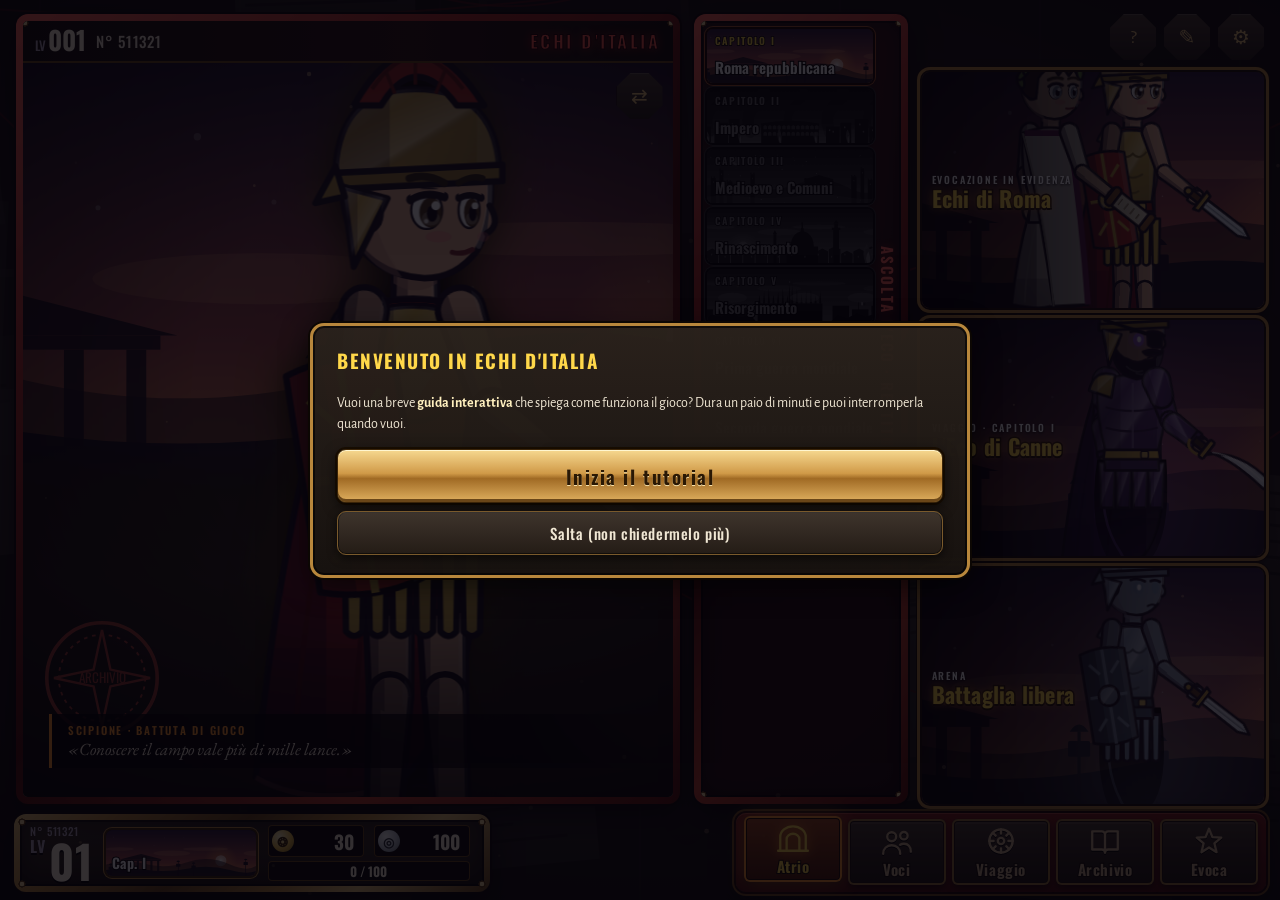
==== commit 1e3d3514: "Rifinitura: scheletro anatomico, modelli più solidi, UI di battaglia minimal - Testa e braccia figli" ====
--- a/index.html
+++ b/index.html
@@ -21,6 +21,7 @@
 <link rel="stylesheet" href="gacha.css">
 <link rel="stylesheet" href="tema.css">
 <link rel="stylesheet" href="battaglia-tema.css">
+  <link rel="stylesheet" href="rifinitura.css">
 </head>
 <body>
 <div id="app">
@@ -116,7 +117,7 @@
       <div id="skills"></div>
       <div id="comandi">
         <button id="btn-affondo" class="btn rosso" style="display:none" title="Azione di squadra gratuita su un nemico in Cedimento (tasto A)">Affondo!</button>
-        <div class="dk-tog"><button id="btn-auto" class="btn piccolo" title="Pianifica automaticamente (puoi poi cambiare)">Auto</button><button id="tog-win" class="btn piccolo attivo" title="Mostra la probabilità di vincere lo scontro su tutte le frecce">Vittoria %</button><button id="tog-dan" class="btn piccolo" title="Mostra i danni stimati sulle frecce">Danni</button></div>
+        <div class="dk-tog"><button id="btn-auto" class="btn piccolo" title="Pianifica automaticamente (puoi poi cambiare)">Auto</button><button id="tog-win" class="btn piccolo" title="Mostra la probabilità di vincere lo scontro su tutte le frecce">Vittoria %</button><button id="tog-dan" class="btn piccolo" title="Mostra i danni stimati sulle frecce">Danni</button></div>
         <button id="btn-esegui" disabled title="Esegui il turno (Invio)"><svg class="ingr" viewBox="-50 -50 100 100"><polygon points="45.8,-4.1 45.8,4.1 37.7,4.9 36.7,9.8 43.9,13.7 40.7,21.4 32.9,19.0 30.2,23.1 35.3,29.5 29.5,35.3 23.2,30.1 19.1,32.9 21.4,40.7 13.7,43.9 9.9,36.7 5.0,37.7 4.1,45.8 -4.1,45.8 -4.9,37.7 -9.8,36.7 -13.7,43.9 -21.4,40.7 -19.0,32.9 -23.1,30.2 -29.5,35.3 -35.3,29.5 -30.1,23.2 -32.9,19.1 -40.7,21.4 -43.9,13.7 -36.7,9.9 -37.7,5.0 -45.8,4.1 -45.8,-4.1 -37.7,-4.9 -36.7,-9.8 -43.9,-13.7 -40.7,-21.4 -32.9,-19.0 -30.2,-23.1 -35.3,-29.5 -29.5,-35.3 -23.2,-30.1 -19.1,-32.9 -21.4,-40.7 -13.7,-43.9 -9.9,-36.7 -5.0,-37.7 -4.1,-45.8 4.1,-45.8 4.9,-37.7 9.8,-36.7 13.7,-43.9 21.4,-40.7 19.0,-32.9 23.1,-30.2 29.5,-35.3 35.3,-29.5 30.1,-23.2 32.9,-19.1 40.7,-21.4 43.9,-13.7 36.7,-9.9 37.7,-5.0" class="dente"/><circle r="33" class="corona"/><circle r="24" class="cuore"/></svg><span>VIA</span></button>
       </div>
       <div class="dk-braccio dx"></div>
--- a/figure.css
+++ b/figure.css
@@ -114,9 +114,9 @@
 .fig.a-sweep .f-stinco-a { animation: sw-sa var(--t) ease-in-out both; }
 .fig.a-sweep .f-gamba-b { animation: sw-gb var(--t) ease-in-out both; }
 .fig.a-sweep .f-mantello { animation: sw-m var(--t) ease-in-out both; }
-@keyframes sw-a { 0% { transform: rotate(var(--aA)); } 30% { transform: rotate(112deg); } 40% { transform: rotate(116deg); } 58% { transform: rotate(-108deg); } 78% { transform: rotate(-84deg); } 100% { transform: rotate(var(--aA)); } }
+@keyframes sw-a { 0% { transform: rotate(var(--aA)); } 30% { transform: rotate(62deg); } 40% { transform: rotate(66deg); } 58% { transform: rotate(-108deg); } 78% { transform: rotate(-84deg); } 100% { transform: rotate(var(--aA)); } }
 @keyframes sw-e { 0% { transform: rotate(var(--eA)); } 30%, 40% { transform: rotate(-8deg); } 58% { transform: rotate(0); } 78% { transform: rotate(-10deg); } 100% { transform: rotate(var(--eA)); } }
-@keyframes sw-t { 0%, 100% { transform: rotate(0) scaleX(1); } 34% { transform: rotate(-14deg) scaleX(.9); } 58% { transform: rotate(14deg) scaleX(1.07); } }
+@keyframes sw-t { 0%, 100% { transform: rotate(0); } 34% { transform: rotate(-14deg); } 58% { transform: rotate(14deg); } }
 @keyframes sw-c { 0%, 100% { transform: translate(0, 0); } 34% { transform: translate(-6%, 2%) scale(1.02, .97); } 58% { transform: translate(12%, 2%); } 78% { transform: translate(11%, 1%); } }
 @keyframes sw-h { 34% { transform: rotate(10deg); } 58% { transform: rotate(-8deg); } }
 @keyframes sw-ga { 0%, 100% { transform: rotate(0); } 34% { transform: rotate(10deg); } 58%, 78% { transform: rotate(-38deg); } }
@@ -155,7 +155,7 @@
 @keyframes af-ga { 0%, 100% { transform: rotate(0); } 34% { transform: rotate(6deg); } 54%, 76% { transform: rotate(-44deg); } }
 @keyframes af-sa { 0%, 100% { transform: rotate(0); } 34% { transform: rotate(18deg); } 54%, 76% { transform: rotate(40deg); } }
 @keyframes af-gb { 0%, 100% { transform: rotate(0); } 54%, 76% { transform: rotate(30deg); } }
-@keyframes af-b { 0%, 100% { transform: rotate(var(--aB)); } 34% { transform: rotate(-30deg); } 54%, 76% { transform: rotate(60deg); } }
+@keyframes af-b { 0%, 100% { transform: rotate(var(--aB)); } 34% { transform: rotate(-30deg); } 54%, 76% { transform: rotate(42deg); } }
 
 /* --- lungo: falcata profondissima, arma a due mani portata in linea --- */
 .fig.a-lungo .f-braccio-a { animation: lu-a var(--t) ease-in-out both; }
@@ -174,7 +174,7 @@
 @keyframes lu-ga { 0%, 100% { transform: rotate(0); } 52%, 80% { transform: rotate(-56deg); } }
 @keyframes lu-sa { 0%, 100% { transform: rotate(0); } 28% { transform: rotate(20deg); } 52%, 80% { transform: rotate(54deg); } }
 @keyframes lu-gb { 0%, 100% { transform: rotate(0); } 52%, 80% { transform: rotate(42deg); } }
-@keyframes lu-sb { 0%, 100% { transform: rotate(0); } 52%, 80% { transform: rotate(-6deg); } }
+@keyframes lu-sb { 0%, 100% { transform: rotate(0); } 52%, 80% { transform: rotate(0deg); } }
 @keyframes lu-t { 28% { transform: rotate(-6deg); } 52%, 80% { transform: rotate(10deg); } }
 
 /* --- salto: accovacciata, balzo con ginocchia raccolte, colpo dall'alto e atterraggio pesante --- */
@@ -192,7 +192,7 @@
   62% { transform: translateY(3%) scale(1.14, .84) rotate(4deg); } 76% { transform: translateY(0) scale(1); } }
 @keyframes sa-a { 0% { transform: rotate(var(--aA)); } 14% { transform: rotate(-40deg); } 32%, 48% { transform: rotate(-176deg); } 62% { transform: rotate(-20deg); } 100% { transform: rotate(var(--aA)); } }
 @keyframes sa-e { 0% { transform: rotate(var(--eA)); } 32%, 48% { transform: rotate(-70deg); } 62% { transform: rotate(0); } 100% { transform: rotate(var(--eA)); } }
-@keyframes sa-b { 0%, 100% { transform: rotate(var(--aB)); } 14% { transform: rotate(40deg); } 32%, 48% { transform: rotate(150deg); } 62% { transform: rotate(40deg); } }
+@keyframes sa-b { 0%, 100% { transform: rotate(var(--aB)); } 14% { transform: rotate(40deg); } 32%, 48% { transform: rotate(-150deg); } 62% { transform: rotate(40deg); } }
 @keyframes sa-ga { 0%, 100% { transform: rotate(0); } 14% { transform: rotate(-20deg); } 32%, 48% { transform: rotate(-60deg); } 62% { transform: rotate(-24deg); } }
 @keyframes sa-sa { 0%, 100% { transform: rotate(0); } 14% { transform: rotate(36deg); } 32%, 48% { transform: rotate(80deg); } 62% { transform: rotate(40deg); } }
 @keyframes sa-gb { 0%, 100% { transform: rotate(0); } 14% { transform: rotate(10deg); } 32%, 48% { transform: rotate(-20deg); } 62% { transform: rotate(16deg); } }
@@ -212,7 +212,7 @@
   50% { transform: scaleX(1) translateY(-4%) translateX(8%); } 60% { transform: scaleX(.2) translateY(-6%) translateX(8%); } 70% { transform: scaleX(-1) translateY(-6%) translateX(6%); } 82% { transform: scaleX(.2) translateY(-2%) translateX(3%); } 92% { transform: scaleX(1) translateY(2%) scaleY(.95); } 100% { transform: scaleX(1) translateY(0); } }
 @keyframes tu-a { 0%, 100% { transform: rotate(var(--aA)); } 14%, 86% { transform: rotate(-98deg); } }
 @keyframes tu-e { 0%, 100% { transform: rotate(var(--eA)); } 14%, 86% { transform: rotate(-4deg); } }
-@keyframes tu-b { 0%, 100% { transform: rotate(var(--aB)); } 14%, 86% { transform: rotate(98deg); } }
+@keyframes tu-b { 0%, 100% { transform: rotate(var(--aB)); } 14%, 86% { transform: rotate(64deg); } }
 @keyframes tu-ga { 0%, 100% { transform: rotate(0); } 18%, 82% { transform: rotate(-26deg); } }
 @keyframes tu-sa { 0%, 100% { transform: rotate(0); } 18%, 82% { transform: rotate(40deg); } }
 
@@ -241,7 +241,7 @@
 @keyframes sc-b { 0% { transform: rotate(var(--aB)); } 30% { transform: translateX(-3%) rotate(30deg); } 52%, 78% { transform: translateX(15%) rotate(-82deg); } 100% { transform: rotate(var(--aB)); } }
 @keyframes sc-eb { 0% { transform: rotate(var(--eB)); } 30% { transform: rotate(-60deg); } 52%, 78% { transform: rotate(-20deg); } 100% { transform: rotate(var(--eB)); } }
 @keyframes sc-c { 0%, 100% { transform: translateX(0); } 30% { transform: translate(-6%, 2%) rotate(-5deg) scale(.97, 1.02); } 52%, 78% { transform: translate(14%, 2%) rotate(7deg); } }
-@keyframes sc-t { 30% { transform: scaleX(.94); } 52%, 78% { transform: rotate(10deg) scaleX(1.06); } }
+@keyframes sc-t { 30% { transform: rotate(-4deg); } 52%, 78% { transform: rotate(10deg); } }
 @keyframes sc-a { 0%, 100% { transform: rotate(var(--aA)); } 30%, 78% { transform: rotate(10deg); } }
 @keyframes sc-ga { 0%, 100% { transform: rotate(0); } 52%, 78% { transform: rotate(-30deg); } }
 @keyframes sc-sa { 0%, 100% { transform: rotate(0); } 30% { transform: rotate(14deg); } 52%, 78% { transform: rotate(26deg); } }
@@ -301,7 +301,7 @@
 .fig.a-lancio .f-gamba-a { animation: fe-ga var(--t) ease-in-out both; }
 .fig.a-lancio .f-stinco-a { animation: fe-sa var(--t) ease-in-out both; }
 .fig.a-lancio .f-braccio-b { animation: la-b var(--t) ease-in-out both; }
-@keyframes la-a { 0% { transform: rotate(var(--aA)); } 36% { transform: rotate(120deg); } 54% { transform: rotate(-110deg); } 70% { transform: rotate(-70deg); } 100% { transform: rotate(var(--aA)); } }
+@keyframes la-a { 0% { transform: rotate(var(--aA)); } 36% { transform: rotate(58deg); } 54% { transform: rotate(-110deg); } 70% { transform: rotate(-70deg); } 100% { transform: rotate(var(--aA)); } }
 @keyframes la-e { 0% { transform: rotate(var(--eA)); } 36% { transform: rotate(-100deg); } 54% { transform: rotate(-6deg); } 100% { transform: rotate(var(--eA)); } }
 @keyframes la-b { 0%, 100% { transform: rotate(var(--aB)); } 36% { transform: rotate(-60deg); } 54% { transform: rotate(40deg); } }
 @keyframes la-c { 0%, 100% { transform: translateX(0); } 36% { transform: translate(-5%, 1%); } 54% { transform: translate(7%, 2%); } }
@@ -315,7 +315,7 @@
 .fig.a-lancio_alto .f-testa { animation: lh-h var(--t) ease-in-out both; }
 .fig.a-lancio_alto .f-gamba-a { animation: lh-ga var(--t) ease-in-out both; }
 .fig.a-lancio_alto .f-stinco-a { animation: lh-sa var(--t) ease-in-out both; }
-@keyframes lh-a { 0% { transform: rotate(var(--aA)); } 30% { transform: rotate(130deg); } 52% { transform: rotate(-150deg); } 70% { transform: rotate(-130deg); } 100% { transform: rotate(var(--aA)); } }
+@keyframes lh-a { 0% { transform: rotate(var(--aA)); } 30% { transform: rotate(48deg); } 52% { transform: rotate(-150deg); } 70% { transform: rotate(-48deg); } 100% { transform: rotate(var(--aA)); } }
 @keyframes lh-e { 0% { transform: rotate(var(--eA)); } 30% { transform: rotate(-10deg); } 52% { transform: rotate(-20deg); } 100% { transform: rotate(var(--eA)); } }
 @keyframes lh-c { 0%, 100% { transform: translateX(0) rotate(0); } 30% { transform: translate(-4%, 4%) rotate(-6deg) scale(1.03, .95); } 52% { transform: translate(5%, -4%) rotate(6deg); } }
 @keyframes lh-h { 30% { transform: rotate(8deg); } 52%, 70% { transform: rotate(-16deg); } }
@@ -332,8 +332,8 @@
 .fig.a-preghiera .f-aura circle { animation: pr-au var(--t) ease-out both; }
 @keyframes pr-a { 0% { transform: rotate(var(--aA)); } 30% { transform: rotate(-40deg); } 58%, 74% { transform: rotate(-156deg); } 100% { transform: rotate(var(--aA)); } }
 @keyframes pr-e { 0% { transform: rotate(var(--eA)); } 30% { transform: rotate(-110deg); } 58%, 74% { transform: rotate(-12deg); } 100% { transform: rotate(var(--eA)); } }
-@keyframes pr-b { 0% { transform: rotate(var(--aB)); } 30% { transform: rotate(-30deg); } 58%, 74% { transform: rotate(156deg); } 100% { transform: rotate(var(--aB)); } }
-@keyframes pr-eb { 0% { transform: rotate(var(--eB)); } 30% { transform: rotate(-110deg); } 58%, 74% { transform: rotate(10deg); } 100% { transform: rotate(var(--eB)); } }
+@keyframes pr-b { 0% { transform: rotate(var(--aB)); } 30% { transform: rotate(-30deg); } 58%, 74% { transform: rotate(-150deg); } 100% { transform: rotate(var(--aB)); } }
+@keyframes pr-eb { 0% { transform: rotate(var(--eB)); } 30% { transform: rotate(-110deg); } 58%, 74% { transform: rotate(-8deg); } 100% { transform: rotate(var(--eB)); } }
 @keyframes pr-t { 30% { transform: rotate(12deg); } 58%, 74% { transform: rotate(-12deg); } }
 @keyframes pr-c { 30% { transform: translateY(1%); } 58%, 74% { transform: translateY(-5%); } }
 @keyframes pr-au { 0% { opacity: 0; r: 20; } 50% { opacity: .9; r: 44; } 100% { opacity: 0; r: 62; } }
@@ -366,8 +366,8 @@
 .fig.a-invocazione .f-stinco-a, .fig.a-invocazione .f-stinco-b { animation: iv-s var(--t) ease-in-out both; }
 .fig.a-invocazione .f-aura circle { animation: pr-au var(--t) ease-out both; }
 @keyframes iv-a { 0% { transform: rotate(var(--aA)); } 26% { transform: rotate(10deg); } 50%, 76% { transform: rotate(-166deg); } 100% { transform: rotate(var(--aA)); } }
-@keyframes iv-e { 0% { transform: rotate(var(--eA)); } 26% { transform: rotate(-90deg); } 50%, 76% { transform: rotate(10deg); } 100% { transform: rotate(var(--eA)); } }
-@keyframes iv-b { 0% { transform: rotate(var(--aB)); } 26% { transform: rotate(-10deg); } 50%, 76% { transform: rotate(166deg); } 100% { transform: rotate(var(--aB)); } }
+@keyframes iv-e { 0% { transform: rotate(var(--eA)); } 26% { transform: rotate(-90deg); } 50%, 76% { transform: rotate(-6deg); } 100% { transform: rotate(var(--eA)); } }
+@keyframes iv-b { 0% { transform: rotate(var(--aB)); } 26% { transform: rotate(-10deg); } 50%, 76% { transform: rotate(-160deg); } 100% { transform: rotate(var(--aB)); } }
 @keyframes iv-eb { 0% { transform: rotate(var(--eB)); } 26% { transform: rotate(-90deg); } 50%, 76% { transform: rotate(-10deg); } 100% { transform: rotate(var(--eB)); } }
 @keyframes iv-c { 0%, 100% { transform: translateY(0) scale(1); } 26% { transform: translateY(3%) scale(1.04, .94); } 50%, 76% { transform: translateY(-12%) scale(1.04); } }
 @keyframes iv-h { 26% { transform: rotate(14deg); } 50%, 76% { transform: rotate(-16deg); } }
@@ -402,7 +402,7 @@
 @keyframes ct-e { 0% { transform: rotate(var(--eA)); } 24%, 40% { transform: rotate(-30deg); } 54% { transform: rotate(-120deg); } 70% { transform: rotate(0); } 100% { transform: rotate(var(--eA)); } }
 @keyframes ct-b { 0%, 100% { transform: rotate(var(--aB)); } 24%, 40% { transform: rotate(-50deg); } 70% { transform: rotate(40deg); } }
 @keyframes ct-c { 0%, 100% { transform: translateX(0); } 24%, 40% { transform: translate(-5%, 2%) rotate(-5deg); } 54% { transform: translate(-2%, 1%) scaleX(.9); } 70%, 84% { transform: translate(12%, 2%) rotate(6deg); } }
-@keyframes ct-t { 24%, 40% { transform: rotate(-10deg); } 54% { transform: rotate(-16deg) scaleX(.9); } 70% { transform: rotate(14deg); } }
+@keyframes ct-t { 24%, 40% { transform: rotate(-10deg); } 54% { transform: rotate(-16deg); } 70% { transform: rotate(14deg); } }
 @keyframes ct-gb { 0%, 100% { transform: rotate(0); } 24%, 40% { transform: rotate(16deg); } 70%, 84% { transform: rotate(30deg); } }
 @keyframes ct-sb { 0%, 100% { transform: rotate(0); } 24%, 40% { transform: rotate(30deg); } }
 @keyframes ct-ga { 0%, 100% { transform: rotate(0); } 70%, 84% { transform: rotate(-36deg); } }
@@ -418,10 +418,10 @@
 .fig.a-grido .f-aura circle { animation: pr-au var(--t) ease-out both; }
 @keyframes gr-a { 0% { transform: rotate(var(--aA)); } 30% { transform: rotate(-20deg); } 50%, 80% { transform: rotate(-160deg); } 100% { transform: rotate(var(--aA)); } }
 @keyframes gr-e { 0% { transform: rotate(var(--eA)); } 30% { transform: rotate(-90deg); } 50%, 80% { transform: rotate(-20deg); } 100% { transform: rotate(var(--eA)); } }
-@keyframes gr-b { 0%, 100% { transform: rotate(var(--aB)); } 30% { transform: rotate(20deg); } 50%, 80% { transform: rotate(60deg); } }
+@keyframes gr-b { 0%, 100% { transform: rotate(var(--aB)); } 30% { transform: rotate(20deg); } 50%, 80% { transform: rotate(38deg); } }
 @keyframes gr-eb { 0%, 100% { transform: rotate(var(--eB)); } 50%, 80% { transform: rotate(-110deg); } }
 @keyframes gr-c { 0%, 100% { transform: translateY(0) scale(1); } 30% { transform: translateY(3%) scale(1.04, .94); } 50% { transform: translateY(-3%) scale(.98, 1.05); } 56%, 60%, 64%, 68%, 72% { transform: translate(.8%, -2%) scale(1.02); } 58%, 62%, 66%, 70%, 74% { transform: translate(-.8%, -2%) scale(1.02); } }
-@keyframes gr-t { 30% { transform: rotate(8deg); } 50%, 80% { transform: rotate(-8deg) scale(1.05); } }
+@keyframes gr-t { 30% { transform: rotate(8deg); } 50%, 80% { transform: rotate(-8deg); } }
 @keyframes gr-h { 30% { transform: rotate(14deg); } 50%, 80% { transform: rotate(-22deg); } }
 
 /* --- elefante: carica a testa bassa / barrito / pestone --- */
@@ -456,9 +456,9 @@
 .fig.a-hit .fig-in { animation: hit-f var(--t) ease-out both; }
 @keyframes hit { 0% { transform: translateX(0); } 16% { transform: translate(-10%, 1%) rotate(-7deg) scale(1.02, .95); } 40% { transform: translate(-6%, 0) rotate(-3deg); } 100% { transform: translateX(0); } }
 @keyframes hit-t { 16% { transform: rotate(-20deg); } 40% { transform: rotate(-8deg); } }
-@keyframes hit-to { 16% { transform: rotate(-8deg) scaleX(.95); } }
+@keyframes hit-to { 16% { transform: rotate(-8deg); } }
 @keyframes hit-a { 0%, 100% { transform: rotate(var(--aA)); } 16% { transform: rotate(40deg); } }
-@keyframes hit-b { 0%, 100% { transform: rotate(var(--aB)); } 16% { transform: rotate(50deg); } }
+@keyframes hit-b { 0%, 100% { transform: rotate(var(--aB)); } 16% { transform: rotate(34deg); } }
 @keyframes hit-s { 16% { transform: rotate(18deg); } }
 @keyframes hit-f { 0% { filter: brightness(3.2) saturate(0); } 30% { filter: brightness(1.7) saturate(.6); } 100% { filter: none; } }
 
@@ -496,7 +496,7 @@
 .fig.ced .f-urlo { opacity: 1; } .fig.ced .f-bocca { opacity: 0; }
 @keyframes ced { 0% { transform: translateY(13%) rotate(10deg); } 100% { transform: translateY(14%) rotate(13deg); } }
 @keyframes ced-t { 0% { transform: rotate(-12deg); } 100% { transform: rotate(-20deg); } }
-@keyframes ced-to { 0% { transform: scale(1, 1); } 100% { transform: scale(1.03, .97); } }
+@keyframes ced-to { 0% { transform: rotate(0); } 100% { transform: rotate(3deg); } }
 .fig.eco.ced .f-tutto, .fig.quadrupede.ced .f-tutto, .fig.veste.ced .f-tutto { animation: ced-eco 1.1s ease-in-out infinite alternate; }
 @keyframes ced-eco { 0% { transform: translateY(5%) rotate(10deg); } 100% { transform: translateY(6%) rotate(14deg); } }
 
--- a/rifinitura.css
+++ b/rifinitura.css
@@ -0,0 +1,121 @@
+/* ============================================================================
+ * rifinitura.css — passata «minimal» sulla battaglia (caricato per ultimo)
+ *   Regola: pannelli scuri e sottili, un filo chiaro come bordo, il colore solo dove serve
+ *   (affinità, selezione, pericolo). Meno ottone, meno bagliori, testo più leggibile.
+ * ========================================================================== */
+#scr-battaglia { --linea: rgba(255, 228, 176, .16); --pann: rgba(11, 9, 13, .80); --oro-t: #e9c77a; }
+
+/* ----- Bande da cinema: nere, con un solo filo luminoso ----- */
+#cinema .cb::after { height: 1px; background: linear-gradient(90deg, transparent, #f5d58e99 18%, #f5d58e99 82%, transparent); filter: none; }
+#cinema .cb.su::after { bottom: 0; } #cinema .cb.giu::after { top: 0; }
+
+/* ----- In alto a sinistra: turno e Ardore come etichette pulite ----- */
+.plq { height: 24px; box-shadow: none; background: var(--pann); border: 1px solid var(--linea); border-radius: 3px; overflow: hidden; }
+.plq span { background: none; color: #b9a47c; font-weight: 500; font-size: 10px; letter-spacing: .18em; padding: 0 4px 0 9px; }
+.plq b, .plq #ardore { background: none; box-shadow: none; min-width: 0; padding: 0 10px 0 4px; font-size: 15px; }
+.plq #ardore .gem { width: 7px; height: 7px; border: 0; border-radius: 1px; background: #2e2834; margin: 0 1px; box-shadow: none; }
+.plq #ardore .gem.on { background: var(--oro-t); box-shadow: 0 0 4px #ffd84a66; }
+.plq #ardore .gem.pend { background: var(--oro-t); opacity: .35; }
+
+/* ----- Battuta: una riga, ritratto piccolo, filo colorato a sinistra ----- */
+.battuta { width: auto; max-width: min(460px, 46vw); padding: 5px 16px 5px 5px; gap: 10px; border-radius: 3px;
+  background: var(--pann); border: 1px solid var(--linea); border-left: 3px solid var(--ac, var(--giallo)); box-shadow: 0 8px 22px #0009; backdrop-filter: blur(3px); }
+.battuta .ritratto { width: 38px; height: 38px; border: 0; border-radius: 2px; }
+.battuta .bt-t b { font-size: 10px; letter-spacing: .16em; text-transform: uppercase; }
+.battuta .bt-t span { font-size: 14px; font-style: italic; line-height: 1.25; }
+
+/* ----- In alto a destra ----- */
+.b-top-dx .vel, .b-top-dx .btn.icona { background: var(--pann); border: 1px solid var(--linea); box-shadow: none; }
+.b-top-dx .btn.icona { color: #e8dcc4; }
+.b-top-dx .vel .btn { color: #b9a47c; } .b-top-dx .vel .btn.attivo { background: var(--oro-t); color: #1a1004; }
+
+/* ----- Risonanza: solo le affinità usate, con un titolo ----- */
+#ris-col { background: var(--pann); box-shadow: none; border: 1px solid var(--linea); border-radius: 3px; padding: 5px 7px; gap: 2px; align-items: stretch; }
+#ris-col::before { content: "RISONANZA"; font: 500 8px var(--font-hud); letter-spacing: .16em; color: #b9a47c; text-align: center; padding-bottom: 2px; border-bottom: 1px solid var(--linea); margin-bottom: 2px; }
+#ris-col.vuota { opacity: 0; pointer-events: none; }
+#ris-col .rc { grid-template-columns: 18px 16px; justify-content: center; }
+#ris-col .rc i { font-size: 13px; } #ris-col .rc b { font-size: 15px; }
+
+/* ----- Frecce: una sola in risalto (la Voce selezionata), le altre in sottofondo ----- */
+#frecce .fr { filter: none; }
+#frecce .fr.all { opacity: .38; stroke-width: 2; }
+#frecce .fr.all.sel { opacity: 1; stroke-width: 3.2; filter: drop-shadow(0 0 3px var(--c)); }
+#frecce .fr.nem { opacity: .42; stroke-width: 1.6; stroke-dasharray: 3 6; }
+#frecce .fr-et rect { fill: #0b090df0; stroke-width: 1; }
+#frecce .fr-et text { font: 600 11px var(--font-hud); letter-spacing: .04em; }
+
+/* ----- Targhette sotto i piedi: più piccole e ordinate ----- */
+.targa .t-hp { font-size: 16px; -webkit-text-stroke-width: 1.6px; }
+.targa .t-pv { height: 4px; }
+.targa .t-sanc { width: 20px; height: 20px; font-size: 10px; box-shadow: 0 0 0 1.5px #0a1430, 0 0 0 2.5px #8ab4f0aa; }
+.targa .t-nome { font-size: 9px; letter-spacing: .12em; color: #e6dac2; }
+.pg.boss .targa .t-hp { font-size: 20px; }
+/* durante l'azione restano visibili solo le targhette dei due combattenti */
+#scr-battaglia.cinema .pg:not(.in-clash):not(.attivo) .targa { opacity: 0; transition: opacity .25s; }
+#scr-battaglia.cinema .targa .t-chips { display: none; }
+
+/* ----- Dock: niente bracci d'ottone, un ripiano scuro con un filo ----- */
+#b-dock { grid-template-columns: 0 auto minmax(0, 1fr) 210px 0; background: linear-gradient(180deg, #0a080c00 0%, #0a080cd8 26%, #0a080c 64%); }
+.dk-braccio { visibility: hidden; width: 0; }
+#b-dock::before { left: 0; right: 0; bottom: auto; top: 18%; height: 1px; border-radius: 0; background: linear-gradient(90deg, transparent, var(--linea) 15%, var(--linea) 85%, transparent); box-shadow: none; }
+.unit::after { background: linear-gradient(180deg, #4a3e36, #241c18); }
+.unit.sel::after { background: linear-gradient(180deg, #fff2b0, #e9c77a 55%, #a07a2a); filter: drop-shadow(0 0 8px #ffd84a88); }
+
+/* ----- Carte skill: nome, monete, potenza; la descrizione in una riga discreta ----- */
+.skill-btn { border-radius: 3px; background: #141016; box-shadow: 0 0 0 1px var(--linea), 0 4px 12px #0008; }
+.skill-btn:hover:not(:disabled) { box-shadow: 0 0 0 1px color-mix(in srgb, var(--ac) 60%, transparent), 0 4px 12px #0008; }
+.skill-btn::before { filter: none; }
+.skill-btn .t { font-weight: 600; }
+.skill-btn .d { font-size: 10px; color: #a8998a; white-space: nowrap; overflow: hidden; text-overflow: ellipsis; display: block; }
+.skill-btn .costo { background: none; border: 1px solid var(--linea); color: #b9a47c; }
+.skill-btn .prev.libero { color: #8a7f74; font-size: 10px; letter-spacing: .08em; text-transform: uppercase; }
+.skill-btn.sel { background: linear-gradient(180deg, color-mix(in srgb, var(--ac) 16%, #141016), #141016 70%); box-shadow: 0 0 0 1.5px var(--oro-t), 0 6px 16px #000a; }
+
+/* ----- Comandi ----- */
+.dk-tog .btn { background: var(--pann); border: 1px solid var(--linea); color: #d8ccb4; }
+.dk-tog .btn.attivo { background: var(--oro-t); color: #1a1004; border-color: var(--oro-t); }
+#btn-esegui:not(:disabled) .ingr { filter: drop-shadow(0 0 8px #ff8a1a88) drop-shadow(0 4px 10px #000c); }
+
+/* ----- Stemmi dello scontro: meno cornici, numeri grandi e netti ----- */
+.emb-banda { box-shadow: none; }
+.emb-desc { background: #000a; border-left: 2px solid var(--ac); font-size: 12px; }
+.emb-hex { filter: drop-shadow(0 0 6px color-mix(in srgb, var(--ac) 70%, transparent)); }
+.emb.vince .emb-hex { filter: drop-shadow(0 0 14px var(--ac)) brightness(1.12); }
+.emb.perde { filter: grayscale(.8) brightness(.6); }
+
+/* ----- Sequenza delle azioni ----- */
+.sq-ban { box-shadow: none; }
+
+@media (max-height: 520px) {
+  .plq { height: 17px; } .plq span { font-size: 7px; padding: 0 2px 0 5px; } .plq b, .plq #ardore { font-size: 11px; padding: 0 6px 0 2px; } .plq #ardore .gem { width: 4px; height: 4px; }
+  .battuta { max-width: min(320px, 40vw); padding: 3px 8px 3px 3px; gap: 6px; } .battuta .ritratto { width: 26px; height: 26px; } .battuta .bt-t b { font-size: 7px; } .battuta .bt-t span { font-size: 10px; }
+  #ris-col { padding: 3px 4px; } #ris-col::before { font-size: 6px; } #ris-col .rc { grid-template-columns: 12px 12px; } #ris-col .rc i { font-size: 9px; } #ris-col .rc b { font-size: 10px; }
+  .targa .t-hp { font-size: 12px; } .targa .t-sanc { width: 14px; height: 14px; font-size: 7px; } .targa .t-nome { font-size: 6.5px; }
+  #b-dock { grid-template-columns: 0 auto minmax(0, 1fr) 128px 0; }
+  .skill-btn .d { display: none; }
+  .emb-desc { font-size: 9px; max-width: 170px; }
+  .pg.boss .targa { width: max(110px, 80%); } .pg.boss .targa .t-hp { font-size: 14px; }
+  #frecce .fr-et text { font-size: 9px; }
+}
+.b-top-sx { align-items: flex-start; }
+
+/* ----- Scie degli scatti (immagini residue) ----- */
+.pg.fantasma { pointer-events: none; }
+.pg.fantasma * { animation-play-state: paused !important; }
+.pg.fantasma .fig { filter: brightness(1.8) saturate(.2) drop-shadow(0 0 6px var(--gc)); }
+
+/* ----- Numeri di danno: grandi, netti, proporzionati al colpo ----- */
+.num-fly { --nb: 34px; font: italic 700 calc(var(--nb) * var(--k, 1))/1 var(--font-hud); letter-spacing: -.01em; -webkit-text-stroke: 4px #0a0608;
+  text-shadow: 0 3px 0 #0009; animation: num-pop 1.1s cubic-bezier(.2, .8, .3, 1) forwards; }
+.num-fly.vant { color: #ffe27a; font-size: calc(var(--nb) * var(--k, 1) * 1.15); text-shadow: 0 3px 0 #0009, 0 0 18px #ffb04a88; }
+.num-fly.svant { color: #c8c0b8; font-size: calc(var(--nb) * var(--k, 1) * .8); }
+.num-fly.stato, .num-fly.sanita, .num-fly.assorbi, .num-fly.testo { font-style: normal; font-family: var(--font-hud); font-weight: 600; letter-spacing: .03em; }
+.num-fly.stato { font-size: 17px; } .num-fly.testo { font-size: 21px; } .num-fly.sanita { font-size: 16px; } .num-fly.assorbi { font-size: 16px; }
+@keyframes num-pop {
+  0% { opacity: 0; transform: translate(-50%, -50%) scale(1.9); }
+  9% { opacity: 1; transform: translate(-50%, -50%) scale(.94); }
+  16% { transform: translate(-50%, -50%) scale(1); }
+  70% { opacity: 1; transform: translate(calc(-50% + var(--dx, 0px) * .3), -95%); }
+  100% { opacity: 0; transform: translate(calc(-50% + var(--dx, 0px) * .45), -135%); }
+}
+@media (max-height: 520px) { .num-fly { --nb: 21px; -webkit-text-stroke-width: 3px; } .num-fly.stato, .num-fly.testo { font-size: 12px; } .num-fly.sanita, .num-fly.assorbi { font-size: 11px; } }
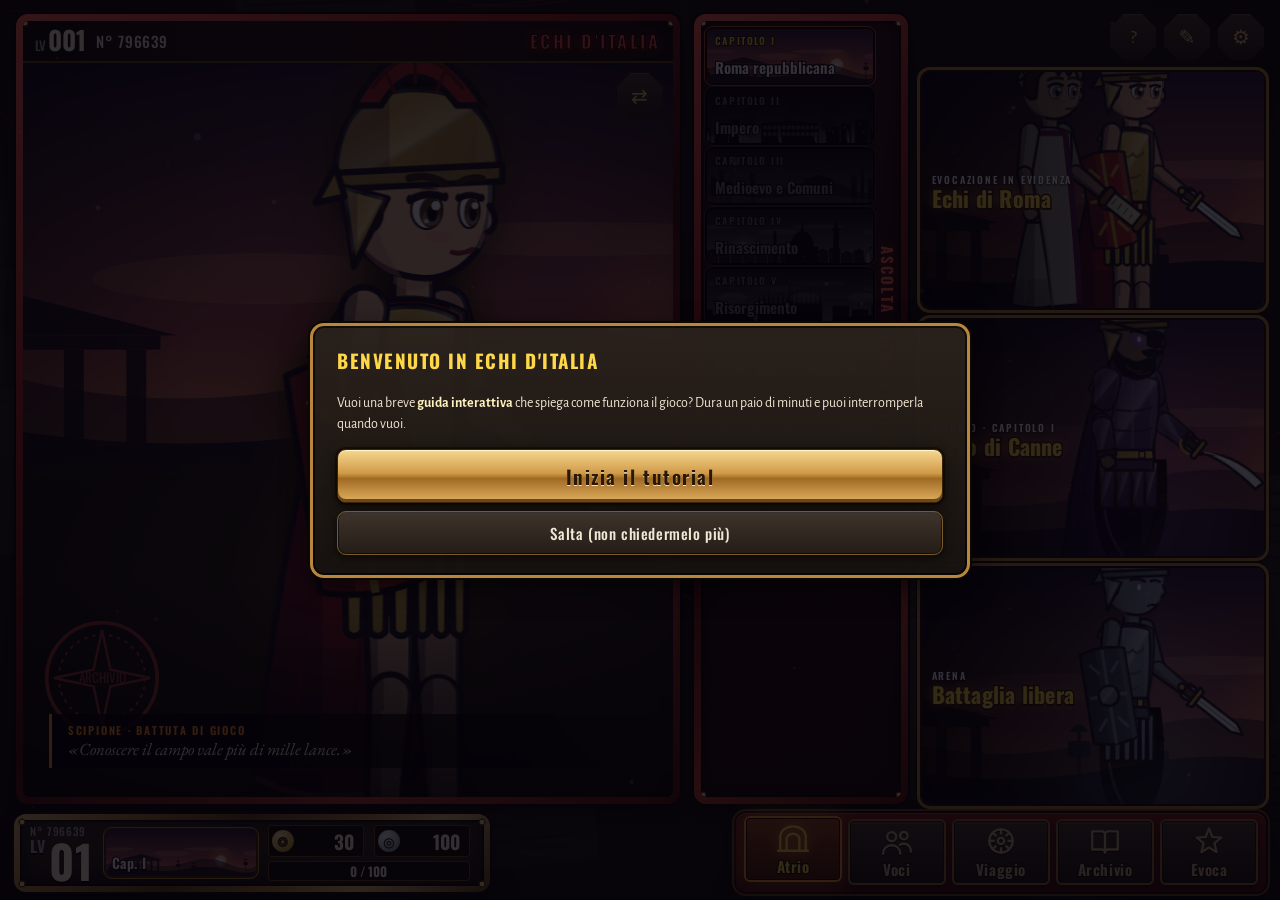
==== commit 592a36ce: "Telefoni: il gioco si ridimensiona per non tagliare nulla - viewport adattivo: sui dispositivi touch" ====
--- a/index.html
+++ b/index.html
@@ -3,6 +3,30 @@
 <head>
 <meta charset="utf-8">
 <meta name="viewport" content="width=device-width, initial-scale=1, viewport-fit=cover, user-scalable=no">
+<script>
+/* Telefoni: il gioco ha bisogno di almeno 820×380 px di spazio. Se lo schermo (tolte tacca e barre) è più
+ * piccolo, si allarga il viewport e il browser rimpicciolisce tutto in proporzione: niente più parti tagliate. */
+(function () {
+  var MW = 820, MH = 380, meta = document.querySelector('meta[name=viewport]'), sonda = null, ultimo = '';
+  function adatta() {
+    if (!window.matchMedia || !matchMedia('(pointer: coarse)').matches) return;   // solo touch
+    var land = innerWidth > innerHeight, lungo = Math.max(screen.width, screen.height), corto = Math.min(screen.width, screen.height);
+    var devW = land ? lungo : corto, k = innerWidth / devW, il = 0, ir = 0, it = 0, ib = 0;
+    if (sonda) { var cs = getComputedStyle(sonda); il = parseFloat(cs.paddingLeft) || 0; ir = parseFloat(cs.paddingRight) || 0; it = parseFloat(cs.paddingTop) || 0; ib = parseFloat(cs.paddingBottom) || 0; }
+    var aw = devW - (il + ir) / k, ah = innerHeight / k - (it + ib) / k;
+    var s = land ? Math.min(1, aw / MW, ah / MH) : 1;
+    var c = (s > 0.995 ? 'width=device-width, initial-scale=1' : 'width=' + Math.round(devW / s)) + ', viewport-fit=cover, user-scalable=no';
+    if (c !== ultimo) { ultimo = c; meta.setAttribute('content', c); }
+  }
+  var t = 0; function presto() { clearTimeout(t); t = setTimeout(adatta, 120); }
+  document.addEventListener('DOMContentLoaded', function () {
+    sonda = document.createElement('div');
+    sonda.style.cssText = 'position:fixed;left:0;top:0;width:0;height:0;visibility:hidden;pointer-events:none;padding:env(safe-area-inset-top) env(safe-area-inset-right) env(safe-area-inset-bottom) env(safe-area-inset-left)';
+    document.body.appendChild(sonda); adatta();
+  });
+  adatta(); addEventListener('resize', presto); addEventListener('orientationchange', function () { ultimo = ''; meta.setAttribute('content', 'width=device-width, initial-scale=1, viewport-fit=cover, user-scalable=no'); setTimeout(adatta, 250); });
+})();
+</script>
 <meta name="theme-color" content="#0e0c12">
 <meta name="mobile-web-app-capable" content="yes">
 <meta name="apple-mobile-web-app-capable" content="yes">
--- a/style.css
+++ b/style.css
@@ -21,7 +21,7 @@
 * { box-sizing: border-box; -webkit-tap-highlight-color: transparent; }
 html, body { margin: 0; height: 100%; background: var(--bg); color: var(--testo); font-family: var(--font-ui); overflow: hidden; }
 button, select, input { font-family: inherit; }
-#app { position: relative; width: 100vw; height: 100vh; height: 100dvh; overflow: hidden; background: radial-gradient(ellipse at 50% 20%, #2a2038 0%, var(--bg) 70%); }
+#app { position: fixed; top: env(safe-area-inset-top, 0px); left: env(safe-area-inset-left, 0px); right: env(safe-area-inset-right, 0px); bottom: calc(env(safe-area-inset-bottom, 0px) * .6); overflow: hidden; background: radial-gradient(ellipse at 50% 20%, #2a2038 0%, var(--bg) 70%); }
 #fx { position: fixed; inset: 0; width: 100%; height: 100%; pointer-events: none; z-index: 85; }
 .screen { position: absolute; inset: 0; display: none; flex-direction: column; }
 .screen.active { display: flex; animation: schermo .35s ease-out; }
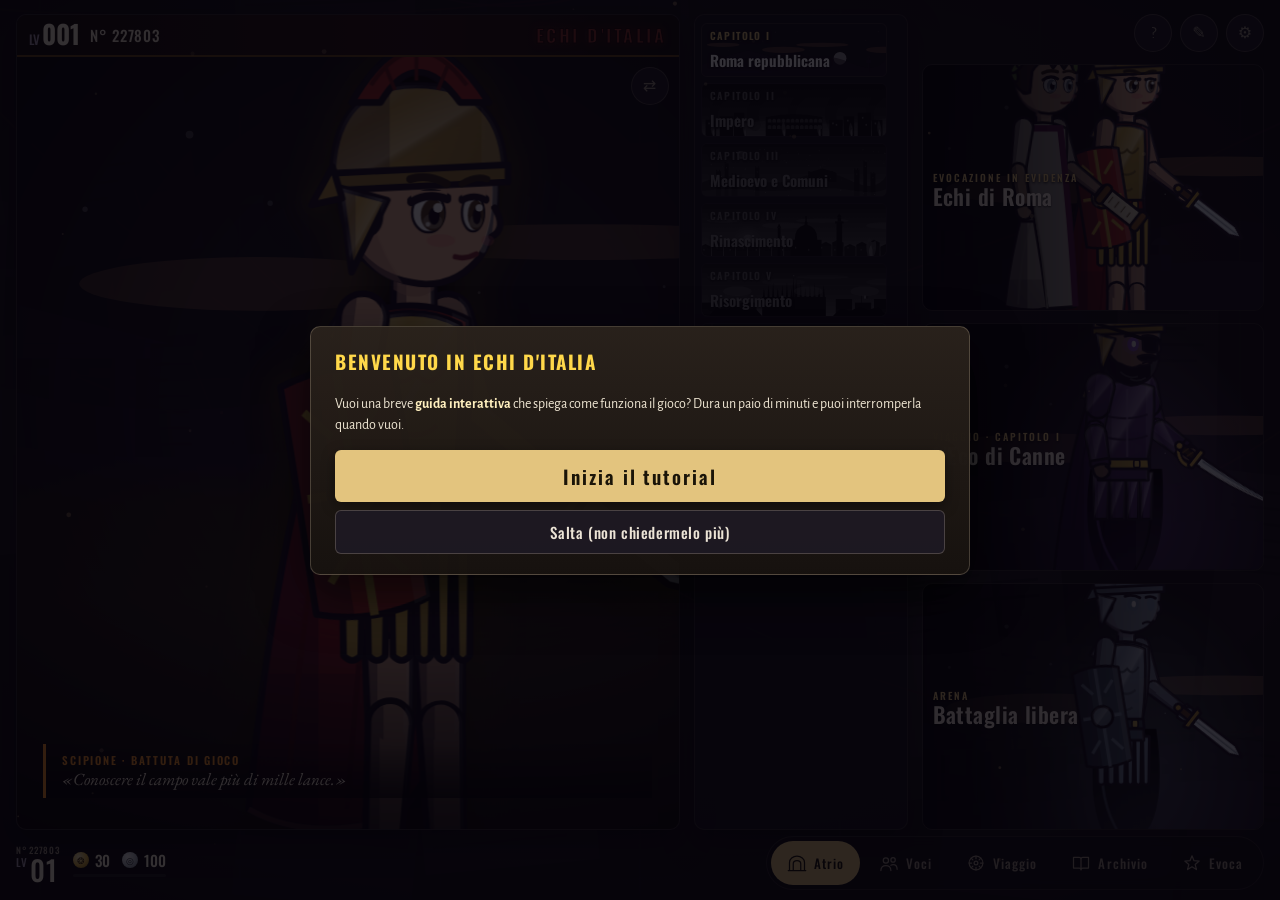
==== commit 2e8d19ac: "Armi corrette in gioco e interfaccia minimal - sciabola ridisegnata (lama più larga, curva moderata," ====
--- a/index.html
+++ b/index.html
@@ -46,6 +46,7 @@
 <link rel="stylesheet" href="tema.css">
 <link rel="stylesheet" href="battaglia-tema.css">
   <link rel="stylesheet" href="rifinitura.css">
+  <link rel="stylesheet" href="minimal.css">
 </head>
 <body>
 <div id="app">
--- a/rifinitura.css
+++ b/rifinitura.css
@@ -119,3 +119,13 @@
   100% { opacity: 0; transform: translate(calc(-50% + var(--dx, 0px) * .45), -135%); }
 }
 @media (max-height: 520px) { .num-fly { --nb: 21px; -webkit-text-stroke-width: 3px; } .num-fly.stato, .num-fly.testo { font-size: 12px; } .num-fly.sanita, .num-fly.assorbi { font-size: 11px; } }
+
+/* ----- Gradi di potenza delle skill ----- */
+/* grado 2: alone del colore dell'affinità attorno a chi attacca */
+.fig.potente .fig-in { filter: drop-shadow(0 0 4px var(--gc, #fff)) drop-shadow(0 0 10px color-mix(in srgb, var(--gc, #fff) 50%, transparent)); }
+/* grado 3 (culmine): alone più forte, scena oscurata e tinta, vignetta colorata */
+.fig.ultima .fig-in { filter: brightness(1.15) drop-shadow(0 0 6px var(--gc, #fff)) drop-shadow(0 0 18px var(--gc, #fff)); }
+#scr-battaglia.culmine #stage-bg, #scr-battaglia.culmine #stage-floor { filter: brightness(.3) saturate(.4); transition: filter .25s; }
+#scr-battaglia.culmine #vignetta { background: radial-gradient(ellipse at 50% 55%, #0000 35%, color-mix(in srgb, var(--cul, #fff) 30%, #000000d8) 100%); transition: background .25s; }
+#scr-battaglia.culmine .pg:not(.in-clash):not(.attivo) { opacity: .25; transition: opacity .25s; }
+.num-fly.critico { font-size: calc(var(--nb) * var(--k, 1) * 1.45); color: #fff; text-shadow: 0 3px 0 #0009, 0 0 22px var(--oro, #ffd84a); }
--- a/minimal.css
+++ b/minimal.css
@@ -0,0 +1,155 @@
+/* ============================================================================
+ * minimal.css — aspetto pulito e minimale per menu e schermate (caricato per ultimo)
+ *   Regole: superfici scure e piatte, un filo chiaro come bordo, raggi piccoli.
+ *   L'oro solo per ciò che è attivo o per l'azione principale. Niente rivetti, bagliori o contorni spessi.
+ * ========================================================================== */
+:root {
+  --m-bg: #0e0c11; --m-sup: rgba(20, 17, 24, .86); --m-sup2: rgba(30, 26, 35, .92); --m-filo: rgba(255, 236, 200, .10); --m-filo2: rgba(255, 236, 200, .2);
+  --m-oro: #e3c47e; --m-oro2: #b8995a; --m-testo: #ece4d6; --m-testo2: #9c9284; --m-r: 6px;
+  --hud-h: 66px;
+}
+#app { background: radial-gradient(ellipse at 50% 30%, #1d1922 0%, var(--m-bg) 70%); }
+body.hub #bacheca { opacity: .35; filter: saturate(.5); }
+
+/* ----- Testi ----- */
+.scritta, .scritta.bianca { -webkit-text-stroke: 0; text-shadow: 0 1px 2px #0009; font-weight: 600; letter-spacing: .02em; }
+.scritta { color: var(--m-testo); }
+
+/* ----- Pannelli: niente ottone ----- */
+.telaio, .telaio.rosso, .at-colonna.telaio, #scr-gacha .g-scena.telaio {
+  border: 1px solid var(--m-filo); border-radius: 10px; background: var(--m-sup); box-shadow: 0 12px 32px #0007; }
+.telaio::before { display: none; }
+.piastra { background: none; box-shadow: none; color: var(--m-testo2); text-shadow: none; font-weight: 500; font-size: 11px; letter-spacing: .18em; padding: 2px 4px; text-transform: uppercase; }
+.piastra.scura { background: none; box-shadow: none; }
+
+/* ----- Pulsanti ----- */
+.btn { background: var(--m-sup2); border: 1px solid var(--m-filo2); box-shadow: none; color: var(--m-testo); border-radius: var(--m-r); }
+.btn:hover:not(:disabled) { border-color: var(--m-oro2); box-shadow: none; background: #2a2430; }
+.btn.grande { background: var(--m-oro); color: #1a1408; border: 0; box-shadow: 0 4px 14px #0006; text-shadow: none; font-weight: 600; letter-spacing: .1em; }
+.btn.grande:hover:not(:disabled) { background: #f0d496; box-shadow: 0 4px 18px #0008; filter: none; }
+.btn.rosso { background: #b03a2e; border: 0; box-shadow: none; text-shadow: none; }
+.chip-filtro, .vs-filtri .chip-filtro { background: transparent; border: 1px solid var(--m-filo2); border-radius: 999px; color: var(--m-testo2); }
+.chip-filtro.on, .vs-filtri .chip-filtro.on { background: var(--m-oro); color: #1a1408; border-color: var(--m-oro); }
+
+/* ----- Barre in alto ----- */
+.barra { background: transparent; border-bottom: 1px solid var(--m-filo); box-shadow: none; }
+.barra h2 { -webkit-text-stroke: 0; text-shadow: none; color: var(--m-testo); font-weight: 500; letter-spacing: .22em; font-size: 17px; }
+
+/* ----- Barra inferiore (HUD): sottile, senza cornici ----- */
+#hud { padding: 0 16px 8px; align-items: center; }
+.hud-sx { border: 0; background: transparent; box-shadow: none; padding: 0; gap: 14px; height: auto; }
+.hud-id small { font-size: 9px; color: var(--m-testo2); }
+.hud-id b { font-size: 28px; font-weight: 500; text-shadow: none; }
+.hud-id b i { font-size: 11px; }
+.hud-xp { width: 3px; background: #ffffff14; box-shadow: none; margin: 4px 0; }
+.hud-xp i { background: var(--m-oro); }
+.hud-cap { display: none; }
+.hud-ris { gap: 3px 12px; }
+.hud-ris .r { background: transparent; box-shadow: none; padding: 0; min-width: 0; font-size: 15px; font-weight: 500; gap: 6px; }
+.hud-ris .r .ic { width: 16px; height: 16px; font-size: 9px; }
+.hud-ris .r.xpb { height: 3px; background: #ffffff14; border-radius: 2px; }
+.hud-ris .r.xpb i { background: var(--m-oro); box-shadow: none; }
+.hud-ris .r.xpb span { display: none; }
+.hud-nav { background: rgba(14, 12, 17, .82); box-shadow: none; border: 1px solid var(--m-filo); border-radius: 999px; padding: 4px; gap: 2px; backdrop-filter: blur(6px); }
+.tasto { width: auto; min-width: 86px; height: 44px; flex-direction: row; gap: 7px; padding: 0 16px; border-radius: 999px; background: transparent; box-shadow: none; color: var(--m-testo2); }
+.tasto svg { width: 20px; height: 18px; stroke-width: 2; filter: none; }
+.tasto b { -webkit-text-stroke: 0; font-size: 13px; font-weight: 500; letter-spacing: .08em; }
+.tasto:hover { color: var(--m-testo); transform: none; background: #ffffff0a; }
+.tasto.on { color: #1a1408; background: var(--m-oro); box-shadow: none; transform: none; }
+.tasto.on svg { filter: none; }
+
+/* ----- Atrio ----- */
+.at-testa .marchio, .at-sigillo { opacity: .5; }
+.at-cap { box-shadow: none; border: 1px solid var(--m-filo); border-radius: var(--m-r); margin-right: 14px; }
+.at-cap b, .at-cap small { -webkit-text-stroke: 0; text-shadow: 0 1px 3px #000; }
+.at-cap small { color: var(--m-oro); }
+.at-motto { opacity: .35; }
+.at-ic { clip-path: none; border-radius: 50%; width: 38px; height: 38px; font-size: 16px; background: var(--m-sup2); box-shadow: none; border: 1px solid var(--m-filo2); color: var(--m-testo2); }
+.at-ic:hover { color: var(--m-oro); filter: none; border-color: var(--m-oro2); }
+.at-banner { box-shadow: none; border: 1px solid var(--m-filo); border-radius: 10px; }
+.at-banner:hover { transform: none; border-color: var(--m-oro2); filter: brightness(1.06); }
+.at-banner .tt small { color: var(--m-oro); letter-spacing: .2em; }
+.at-frase { background: linear-gradient(0deg, #000a, #0000); }
+
+/* ----- Voci (squadra) ----- */
+.vs-sq { background: transparent; box-shadow: none; border: 1px solid transparent; color: var(--m-testo2); font-weight: 500; text-align: left; padding: 8px 12px; }
+.vs-sq:hover { color: var(--m-testo); background: #ffffff08; }
+.vs-sq.on { color: var(--m-oro); box-shadow: none; border-color: var(--m-filo2); background: #ffffff08; }
+.vs-nome { background: transparent; box-shadow: none; border-bottom: 1px solid var(--m-filo); border-radius: 0; padding: 4px 2px; }
+.vs-nome b { font-weight: 500; }
+.vs-griglia { background: transparent; box-shadow: none; }
+.carta-voce { box-shadow: 0 0 0 1px var(--m-filo); border-radius: 8px; background: radial-gradient(ellipse at 50% 30%, color-mix(in srgb, var(--ac) 28%, #1c1822), #0f0d13 80%); }
+.carta-voce:hover { transform: translateY(-2px); box-shadow: 0 0 0 1px var(--m-filo2); }
+.carta-voce.sel { box-shadow: 0 0 0 2px var(--m-oro), 0 8px 18px #0008; }
+.carta-voce.sel::before { box-shadow: none; }
+.carta-voce .cv-ord { -webkit-text-stroke: 0; color: #ffffff30; }
+.carta-voce .cv-aff { box-shadow: none; }
+.vs-aff .titolo-aff { background: none; color: var(--m-testo2); letter-spacing: .18em; font-weight: 500; }
+
+/* ----- Viaggio ----- */
+.vg-modo, .vg-modo.on, .vg-modo.speciale { box-shadow: none; border: 1px solid var(--m-filo); border-radius: 10px; }
+.vg-modo:hover { transform: none; border-color: var(--m-filo2); }
+.vg-modo.on { border-color: var(--m-oro); box-shadow: 0 0 0 1px var(--m-oro); }
+.vg-modo b { font-weight: 600; }
+.vg-modo small { color: var(--m-oro); }
+.mappa-svg .regione { fill: rgba(227, 196, 126, .07); stroke: rgba(227, 196, 126, .55); stroke-width: 1; filter: none; }
+.mappa-svg .griglia line { opacity: .35; }
+.vg-info .vg-etic { background: none; box-shadow: none; border-bottom: 1px solid var(--m-filo); }
+.vg-info .vg-etic .num { background: none; color: var(--m-oro); box-shadow: none; border: 1px solid var(--m-oro2); }
+
+/* ----- Evocazioni ----- */
+#scr-gacha .g-tab { box-shadow: 0 0 0 1px var(--m-filo); border-radius: 8px; }
+#scr-gacha .g-tab.on { box-shadow: 0 0 0 2px var(--m-oro); }
+#scr-gacha .g-tab .g-tab-t small { color: var(--m-oro); }
+.g-evoca span { opacity: .75; }
+
+/* ----- Archivio ----- */
+#scr-archivio .a-corpo { border-color: var(--m-filo); }
+
+/* ----- Storia ----- */
+#vn-box { border: 1px solid var(--m-filo2); background: rgba(12, 10, 14, .9); box-shadow: 0 10px 30px #0008; border-radius: 10px; }
+#vn-nome { box-shadow: none; border-radius: 4px; }
+.vn-opz { background: rgba(20, 17, 24, .92); border: 1px solid var(--m-filo2); border-left: 3px solid var(--m-oro); }
+
+/* ----- Finestre ----- */
+.pannello-modale { border: 1px solid var(--m-filo2); box-shadow: 0 20px 50px #000a; border-radius: 10px; }
+
+/* ----- Telefono ----- */
+@media (max-height: 520px) {
+  :root { --hud-h: 46px; }
+  .tasto { height: 32px; min-width: 0; padding: 0 10px; gap: 5px; }
+  .tasto svg { width: 15px; height: 14px; }
+  .tasto b { font-size: 10px; }
+  .hud-id b { font-size: 20px; }
+  .hud-ris .r { font-size: 11px; }
+  .hud-ris .r .ic { width: 12px; height: 12px; font-size: 7px; }
+  .at-ic { width: 30px; height: 30px; font-size: 13px; }
+}
+
+/* ----- Archivio ----- */
+#scr-archivio .a-corpo { border: 1px solid var(--m-filo); background: var(--m-sup); box-shadow: 0 12px 32px #0007; border-radius: 10px; }
+.sq-card { box-shadow: none !important; border: 1px solid var(--m-filo) !important; background: rgba(255, 255, 255, .025) !important; border-radius: 8px !important; }
+.sq-card:hover { border-color: var(--m-filo2) !important; transform: translateY(-2px); }
+.sq-card.sel { border-color: var(--m-oro) !important; box-shadow: 0 0 0 1px var(--m-oro) !important; }
+.sq-card.sconosciuta { opacity: .45; }
+.sq-dettaglio { background: transparent; border-left: 1px solid var(--m-filo); }
+.sq-dettaglio .skill-box { background: rgba(255, 255, 255, .03); border: 1px solid var(--m-filo); border-left: 2px solid var(--m-oro2); }
+.a-tab, #scr-archivio .sq-filtri .btn { border-radius: 999px; }
+
+/* ----- Evocazioni ----- */
+#scr-gacha .g-titolo { -webkit-text-stroke: 0; color: var(--m-testo); text-shadow: 0 2px 10px #000a; font-weight: 600; font-size: clamp(22px, 3vw, 36px); letter-spacing: .04em; }
+#scr-gacha .g-piede { background: transparent; }
+.g-evoca { border-radius: 8px; }
+#g-x10:not(:disabled) { animation: none; }
+#scr-gacha .g-frammenti { background: none; box-shadow: none; border: 1px solid var(--m-filo); }
+
+/* ----- Atrio: via motto verticale e timbro ----- */
+.at-motto, .at-sigillo { display: none; }
+
+/* ----- Mappa del viaggio ----- */
+.mappa-svg .tappa text { fill: var(--m-oro); stroke: #0e0c11; stroke-width: 2.5px; font-weight: 500; }
+.mappa-svg .tappa .lbl { fill: var(--m-testo2); }
+.mappa-svg .tappa circle.pt { fill: #0e0c11; stroke: var(--m-oro); stroke-width: 1.6; }
+.mappa-svg .tappa.fatto circle.pt { fill: var(--m-oro); }
+.mappa-svg .tappa.sel circle.alone { stroke: var(--m-oro); }
+#scr-mappa .m-nodo { border-width: 2px; border-color: var(--m-filo2); box-shadow: 0 8px 18px #0008; }
